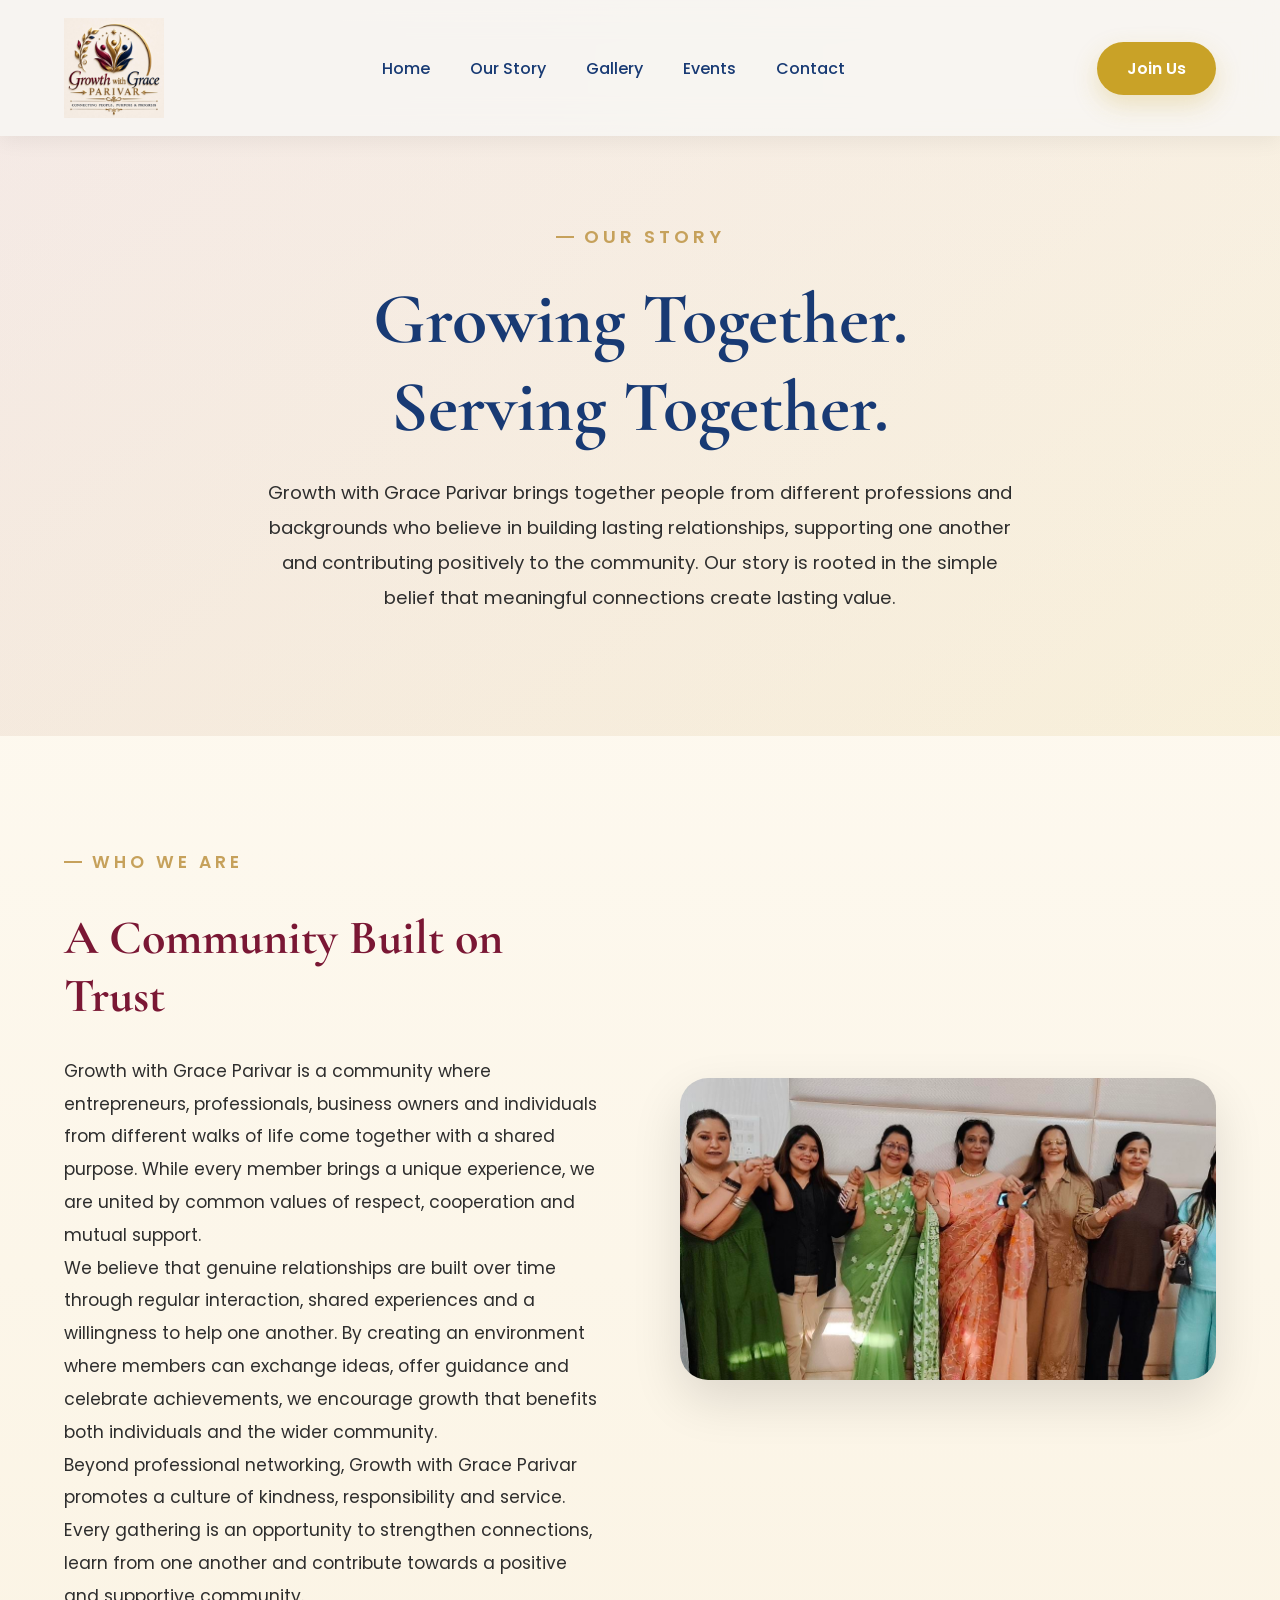
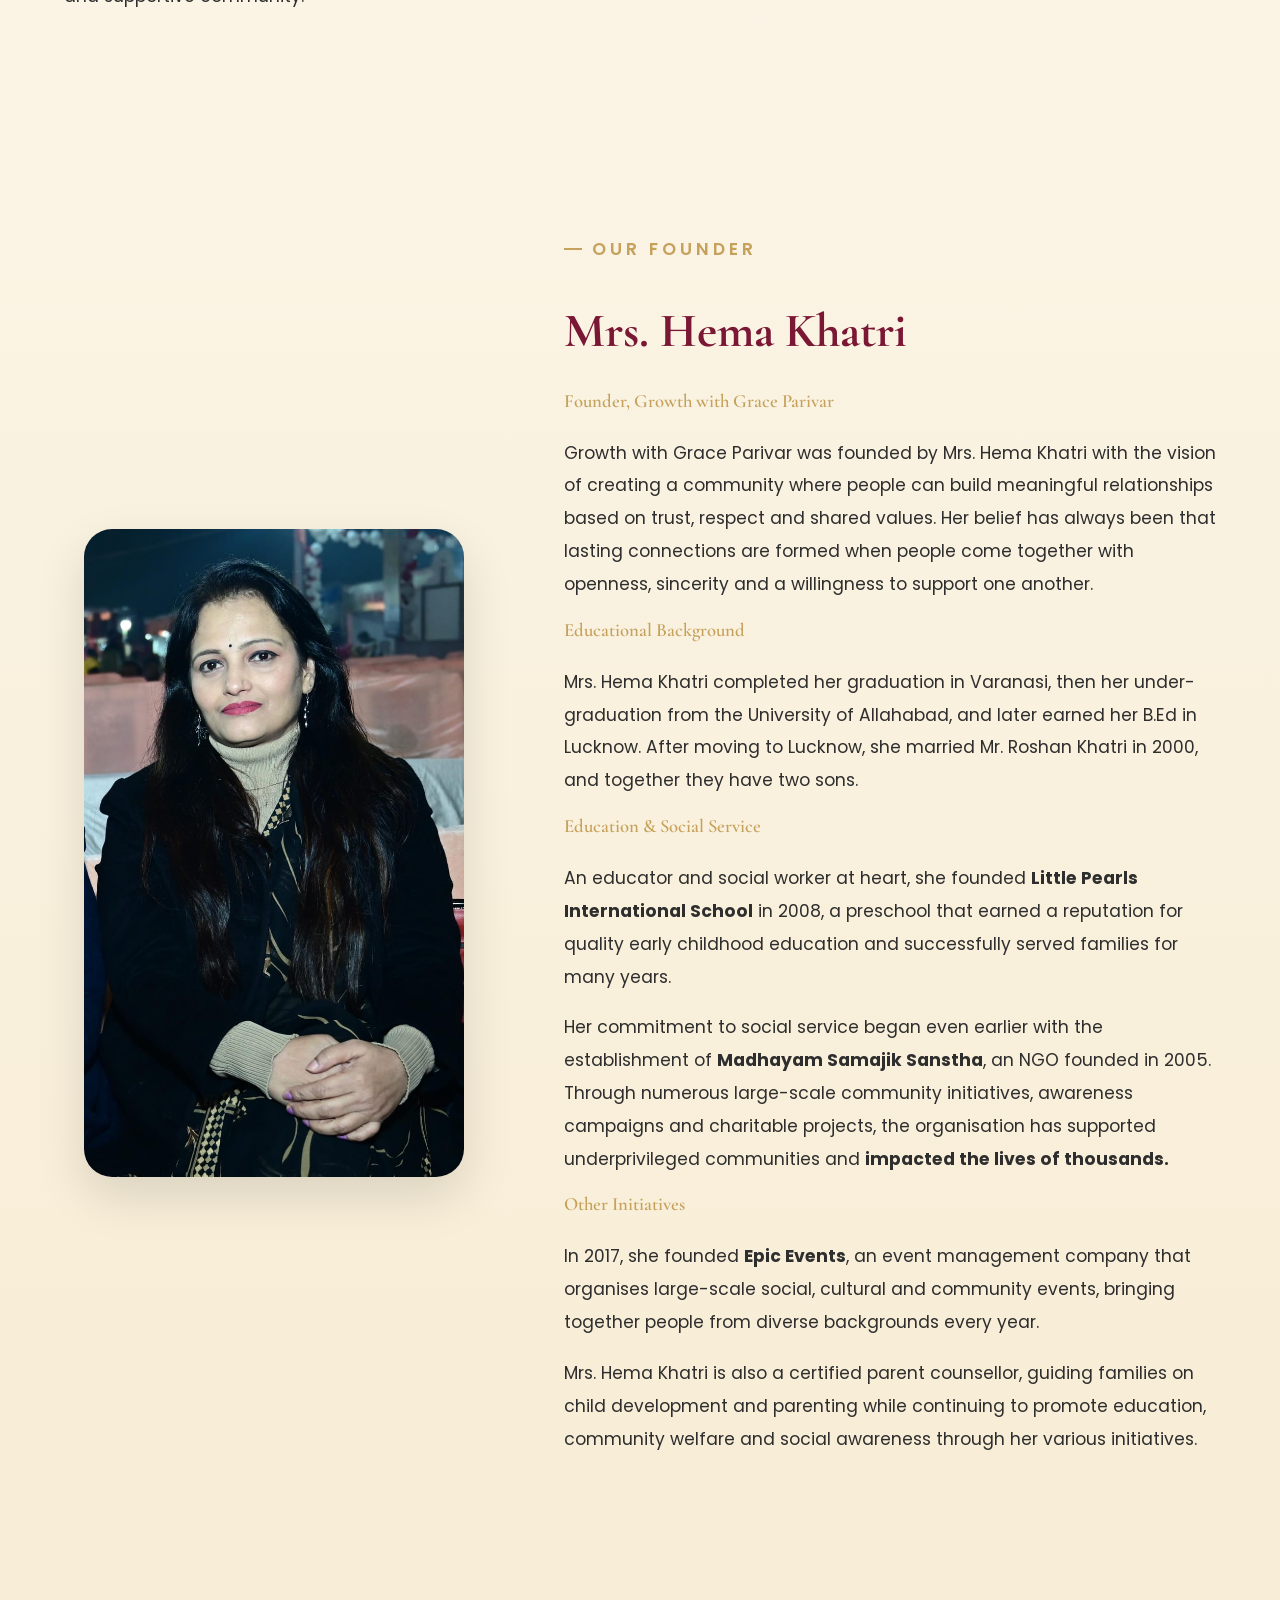
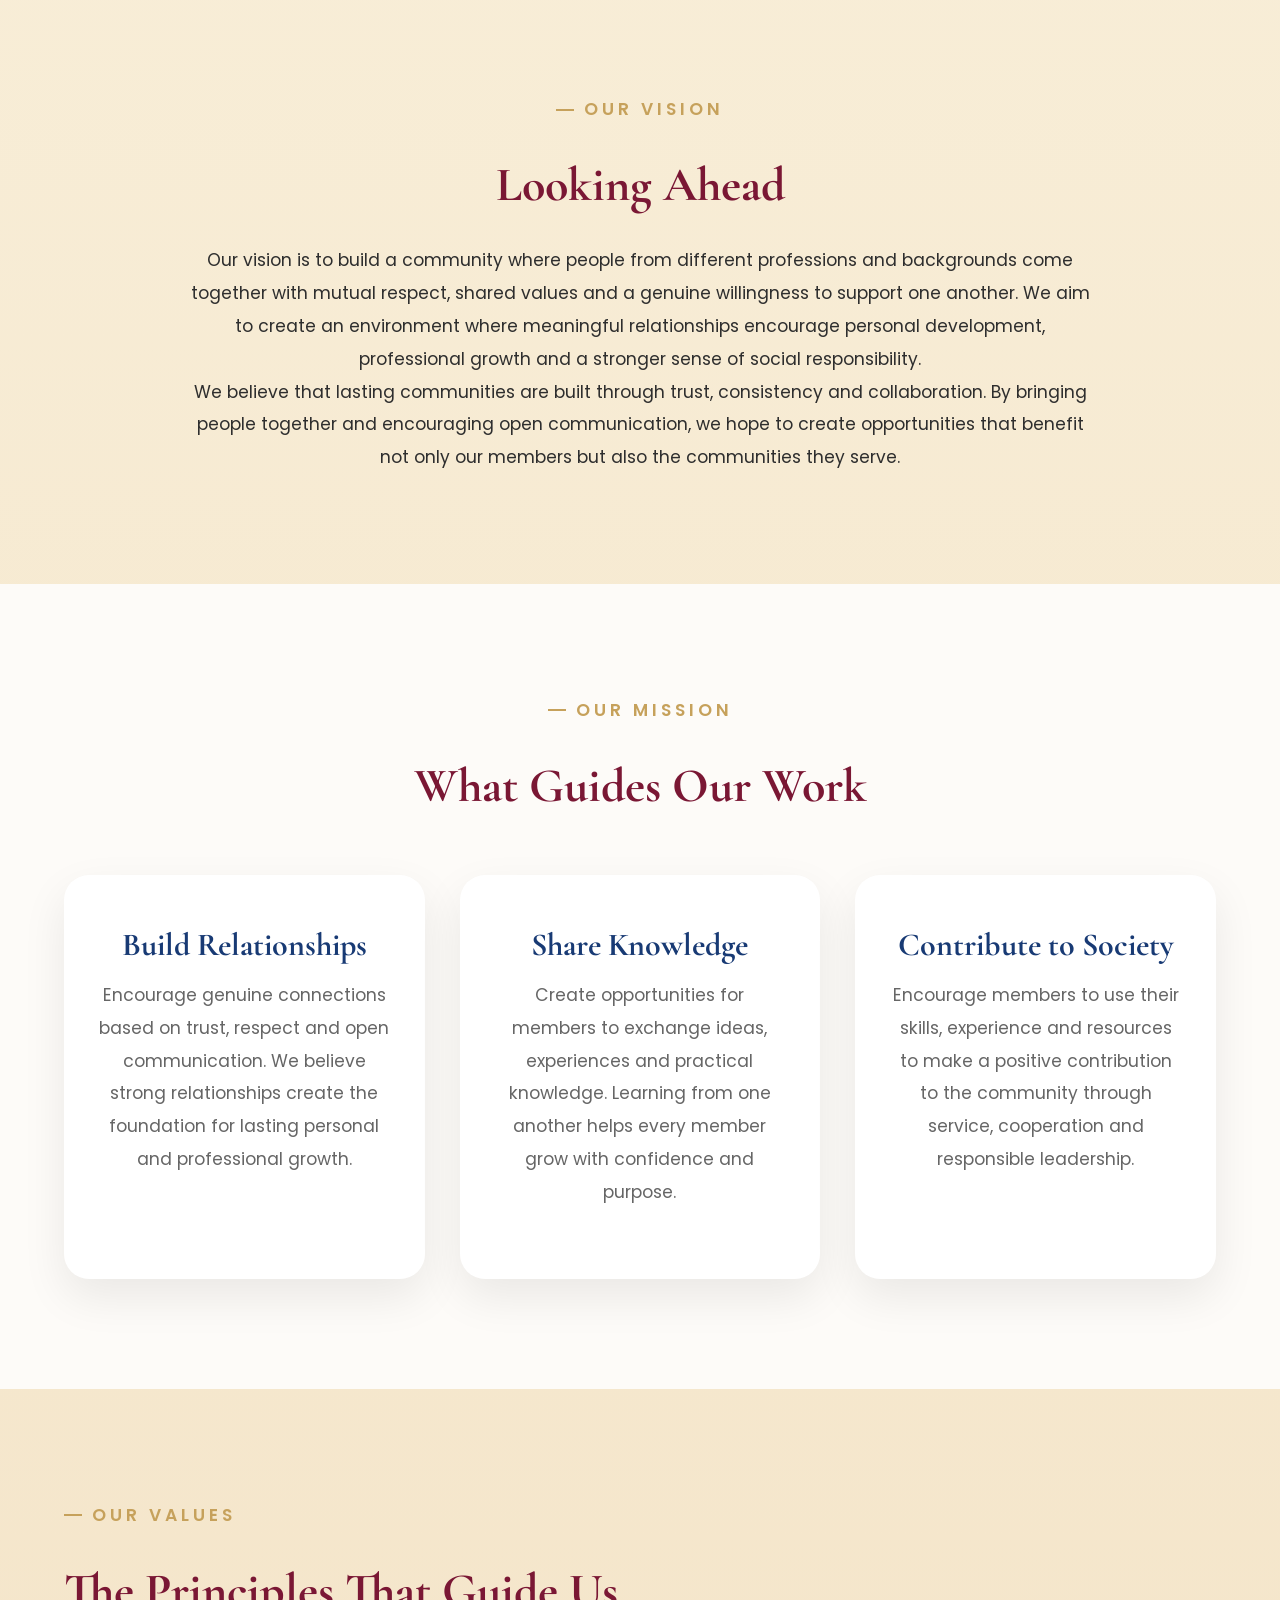
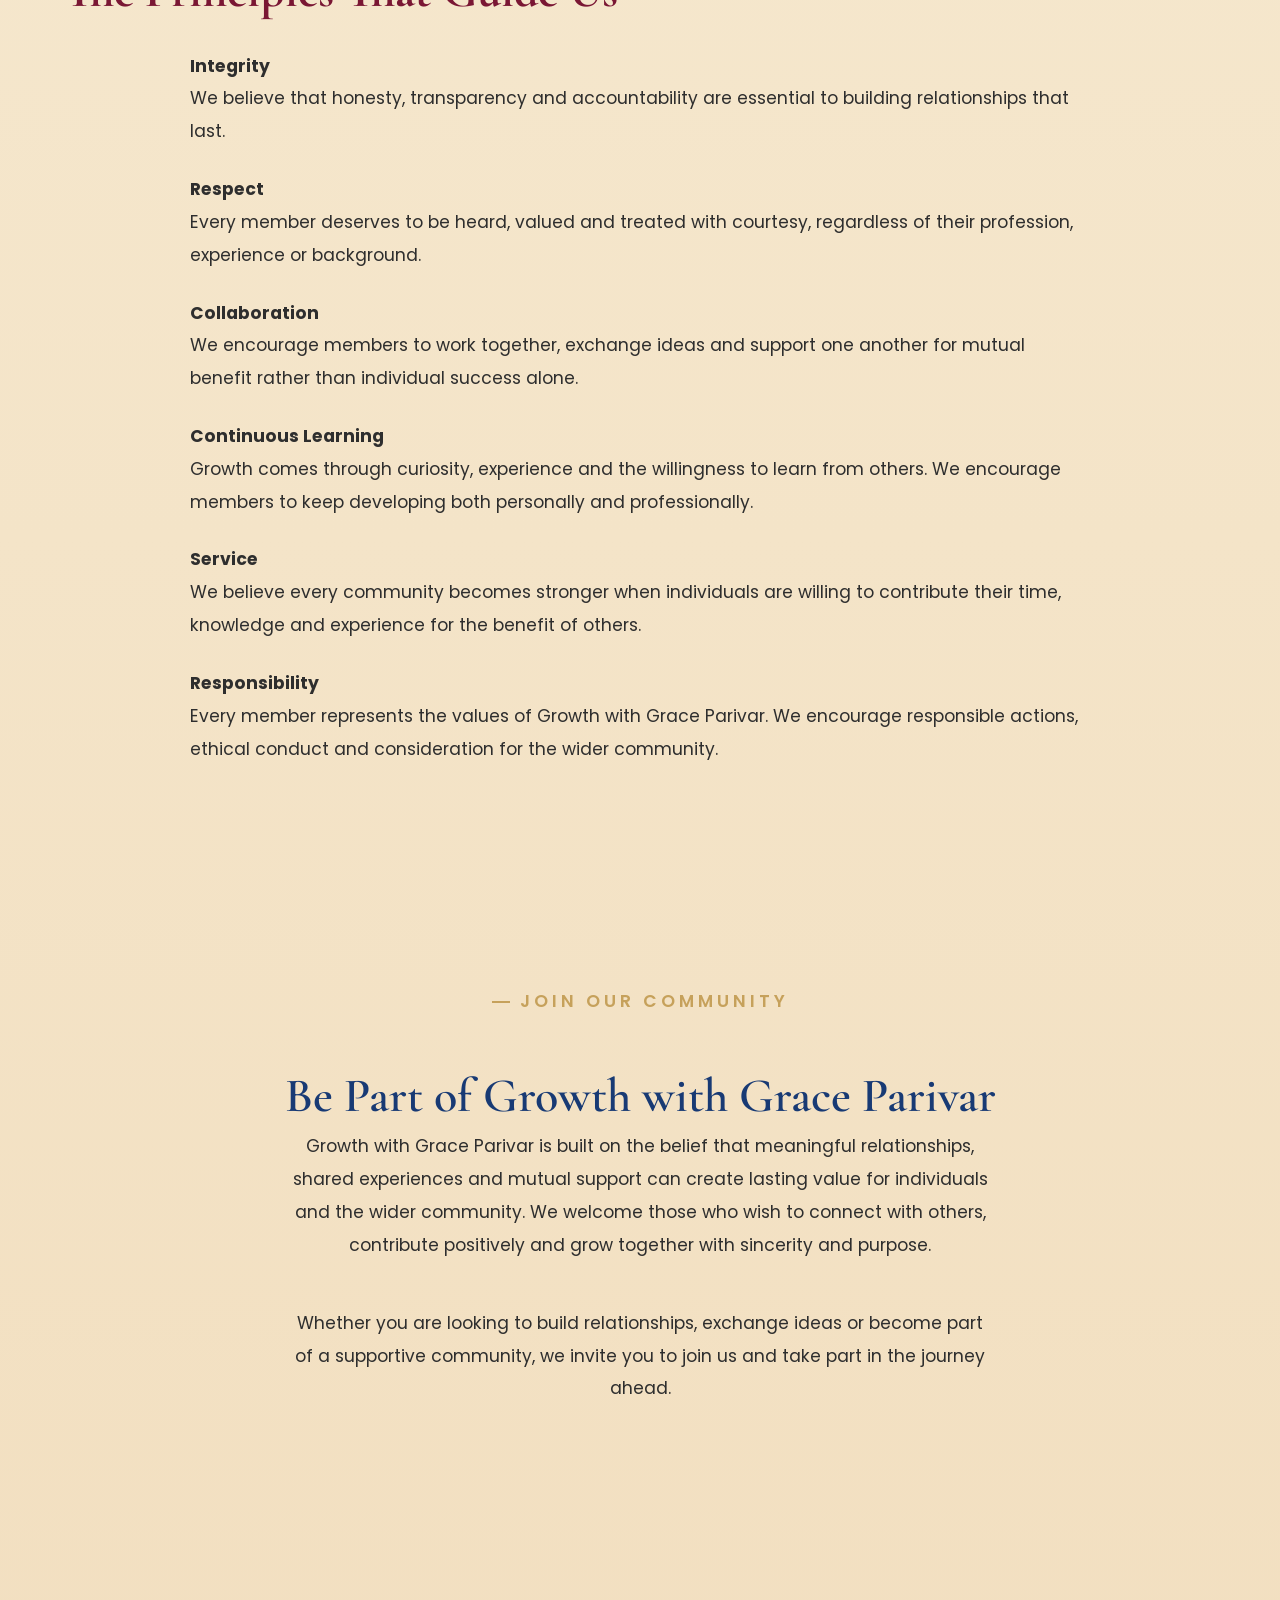
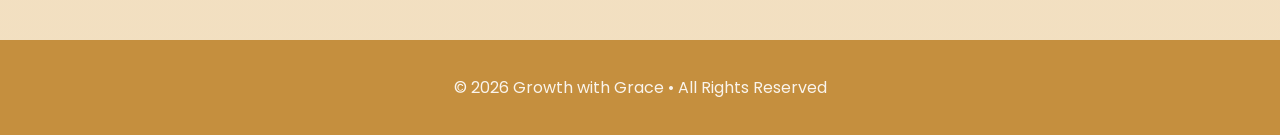
==== about.html @ 4f423385 "Add files via upload" ====
<!DOCTYPE html>
<html lang="en">

<head>

    <meta charset="UTF-8">
    <meta name="viewport" content="width=device-width, initial-scale=1.0">

    <title>Our Story | Growth with Grace</title>

    <meta name="description"
        content="Learn about the vision, values and purpose of Growth with Grace Parivar.">

    <link rel="stylesheet" href="style.css">

    <link rel="preconnect" href="https://fonts.googleapis.com">
    <link rel="preconnect" href="https://fonts.gstatic.com" crossorigin>

    <link href="https://fonts.googleapis.com/css2?family=Poppins:wght@300;400;500;600;700&family=Cormorant+Garamond:wght@500;700&display=swap"
        rel="stylesheet">

</head>

<body>

<!-- ================= NAVIGATION ================= -->

<header>

    <div class="container navbar">

        <a href="index.html" class="logo">
            <img src="images/logo.png" alt="Growth with Grace Logo">
        </a>

        <nav>

            <ul>

                <li><a href="index.html">Home</a></li>

                <li><a href="about.html">Our Story</a></li>

                <li><a href="gallery.html">Gallery</a></li>

                <li><a href="events.html">Events</a></li>

                <li><a href="contact.html">Contact</a></li>

            </ul>

        </nav>

        <a href="register.html" class="join-btn">
            Join Us
        </a>

    </div>

</header>

<!-- ================= PAGE HEADER ================= -->

<section class="page-header">

    <div class="container">

        <p class="section-tag">

            OUR STORY

        </p>

        <h1>

            Growing Together.
            <br>
            Serving Together.

        </h1>

        <p>

            Growth with Grace Parivar brings together people from different
            professions and backgrounds who believe in building lasting
            relationships, supporting one another and contributing positively
            to the community. Our story is rooted in the simple belief that
            meaningful connections create lasting value.

        </p>

    </div>

</section>

<!-- ================= WHO WE ARE ================= -->

<section class="section">

    <div class="container welcome-grid">

        <div>

            <p class="section-tag">

                WHO WE ARE

            </p>

            <h2>

                A Community Built on Trust

            </h2>

            <p>

                Growth with Grace Parivar is a community where entrepreneurs,
                professionals, business owners and individuals from different
                walks of life come together with a shared purpose. While every
                member brings a unique experience, we are united by common
                values of respect, cooperation and mutual support.

            </p>

            <p>

                We believe that genuine relationships are built over time
                through regular interaction, shared experiences and a willingness
                to help one another. By creating an environment where members
                can exchange ideas, offer guidance and celebrate achievements,
                we encourage growth that benefits both individuals and the
                wider community.

            </p>

            <p>

                Beyond professional networking, Growth with Grace Parivar
                promotes a culture of kindness, responsibility and service.
                Every gathering is an opportunity to strengthen connections,
                learn from one another and contribute towards a positive and
                supportive community.

            </p>

        </div>

        <div>

            <img src="images/event1.jpg"
                alt="Growth with Grace Community">

        </div>

    </div>

</section>

<!-- ================= FOUNDER ================= -->

<section class="founder section">

    <div class="container founder-grid">

        <div class="founder-image">

            <img src="images/founder.jpg"
                alt="Mrs. Hema Khatri">

        </div>

<div class="founder-content">

    <p class="section-tag">

        OUR FOUNDER

    </p>

    <h2>

        Mrs. Hema Khatri

    </h2>

    <h3>

        Founder, Growth with Grace Parivar

    </h3>

    <p>

        Growth with Grace Parivar was founded by Mrs. Hema Khatri with the
        vision of creating a community where people can build meaningful
        relationships based on trust, respect and shared values. Her belief
        has always been that lasting connections are formed when people come
        together with openness, sincerity and a willingness to support one
        another.

    </p>

    <h3>

        Educational Background

    </h3>

    <p>

        Mrs. Hema Khatri completed her graduation in Varanasi, then her under-graduation from the University of Allahabad, and later earned
        her B.Ed in Lucknow. After moving to
        Lucknow, she married Mr. Roshan Khatri in 2000, and together they have
        two sons.

    </p>

    <h3>

        Education & Social Service

    </h3>

    <p>

        An educator and social worker at heart, she founded
        <strong>Little Pearls International School</strong> in 2008, a
        preschool that earned a reputation for quality early childhood
        education and successfully served families for many years.

    </p>

    <p>

        Her commitment to social service began even earlier with the
        establishment of <strong>Madhayam Samajik Sanstha</strong>, an NGO
        founded in 2005. Through numerous large-scale community initiatives,
        awareness campaigns and charitable projects, the organisation has
        supported underprivileged communities and <strong>impacted the lives of
        thousands.</strong>

    </p>

    <h3>

        Other Initiatives

    </h3>

    <p>

        In 2017, she founded <strong>Epic Events</strong>, an event management
        company that organises large-scale social, cultural and community
        events, bringing together people from diverse backgrounds every year.

    </p>

    <p>

        Mrs. Hema Khatri is also a certified parent counsellor, guiding
        families on child development and parenting while continuing to promote
        education, community welfare and social awareness through her various
        initiatives.

    </p>

</div>
    
</div>     

</section>
<!-- ================= OUR VISION ================= -->

<section class="section">

    <div class="container">

        <div style="max-width:900px;margin:auto;text-align:center;">

            <p class="section-tag">

                OUR VISION

            </p>

            <h2>

                Looking Ahead

            </h2>

            <p>

                Our vision is to build a community where people from different
                professions and backgrounds come together with mutual respect,
                shared values and a genuine willingness to support one another.
                We aim to create an environment where meaningful relationships
                encourage personal development, professional growth and a
                stronger sense of social responsibility.

            </p>

            <p>

                We believe that lasting communities are built through trust,
                consistency and collaboration. By bringing people together and
                encouraging open communication, we hope to create opportunities
                that benefit not only our members but also the communities they
                serve.

            </p>

        </div>

    </div>

</section>

<!-- ================= OUR MISSION ================= -->

<section class="values section">

    <div class="container">

        <p class="section-tag">

            OUR MISSION

        </p>

        <h2>

            What Guides Our Work

        </h2>

        <div class="value-grid">

            <div class="value-card">

                <h3>

                    Build Relationships

                </h3>

                <p>

                    Encourage genuine connections based on trust, respect and
                    open communication. We believe strong relationships create
                    the foundation for lasting personal and professional growth.

                </p>

            </div>

            <div class="value-card">

                <h3>

                    Share Knowledge

                </h3>

                <p>

                    Create opportunities for members to exchange ideas,
                    experiences and practical knowledge. Learning from one
                    another helps every member grow with confidence and purpose.

                </p>

            </div>

            <div class="value-card">

                <h3>

                    Contribute to Society

                </h3>

                <p>

                    Encourage members to use their skills, experience and
                    resources to make a positive contribution to the community
                    through service, cooperation and responsible leadership.

                </p>

            </div>

        </div>

    </div>

</section>

<!-- ================= CORE VALUES ================= -->

<section class="section">

    <div class="container">

        <p class="section-tag">

            OUR VALUES

        </p>

        <h2>

            The Principles That Guide Us

        </h2>

        <div style="max-width:900px;margin:auto;">

            <p>

                <strong>Integrity</strong><br>

                We believe that honesty, transparency and accountability are
                essential to building relationships that last.

            </p>

            <br>

            <p>

                <strong>Respect</strong><br>

                Every member deserves to be heard, valued and treated with
                courtesy, regardless of their profession, experience or
                background.

            </p>

            <br>

            <p>

                <strong>Collaboration</strong><br>

                We encourage members to work together, exchange ideas and
                support one another for mutual benefit rather than individual
                success alone.

            </p>

            <br>

            <p>

                <strong>Continuous Learning</strong><br>

                Growth comes through curiosity, experience and the willingness
                to learn from others. We encourage members to keep developing
                both personally and professionally.

            </p>

            <br>

            <p>

                <strong>Service</strong><br>

                We believe every community becomes stronger when individuals are
                willing to contribute their time, knowledge and experience for
                the benefit of others.

            </p>

            <br>

            <p>

                <strong>Responsibility</strong><br>

                Every member represents the values of Growth with Grace
                Parivar. We encourage responsible actions, ethical conduct and
                consideration for the wider community.

            </p>

        </div>

    </div>

</section>
<!-- ================= CLOSING SECTION ================= -->

<section class="join section">

    <div class="container">

        <p class="section-tag">

            JOIN OUR COMMUNITY

        </p>

        <h2>

            Be Part of Growth with Grace Parivar

        </h2>

        <p>

            Growth with Grace Parivar is built on the belief that meaningful
            relationships, shared experiences and mutual support can create
            lasting value for individuals and the wider community. We welcome
            those who wish to connect with others, contribute positively and
            grow together with sincerity and purpose.

        </p>

        <p>

            Whether you are looking to build relationships, exchange ideas or
            become part of a supportive community, we invite you to join us and
            take part in the journey ahead.

        </p>

    </div>

</section>

<!-- ================= FOOTER ================= -->

<footer>

    <div class="container">

        <p>

            © 2026 Growth with Grace • All Rights Reserved

        </p>

    </div>

</footer>

<script src="script.js"></script>

</body>

</html>
---- style.css ----
/* ======================================================
   GROWTH WITH GRACE PARIVAR
   STYLE.CSS
   PART 1
====================================================== */

:root {

    --primary: #7A1734;
    --secondary: #183A74;
    --accent: #C6A15B;

    --background: #F8F6F2;
    --white: #ffffff;
    --text: #2E2E2E;

    --shadow: 0 10px 30px rgba(0, 0, 0, .08);

    --radius: 18px;

}

* {
    margin: 0;
    padding: 0;
    box-sizing: border-box;
}

html {
    scroll-behavior: smooth;
}

body {

    font-family: 'Poppins', sans-serif;

    background: linear-gradient(180deg,
            #FFFCF6 0%,
            #F8EED8 45%,
            #F2DFC0 100%);

    color: var(--text);

    overflow-x: hidden;

}

img {

    max-width: 100%;

    display: block;

}

a {

    text-decoration: none;

    color: inherit;

}

ul {

    list-style: none;

}

.container {

    width: min(1200px, 90%);

    margin: auto;

}

.section {

    padding: 110px 0;

}

h1,
h2,
h3 {

    font-family: 'Cormorant Garamond', serif;

}

.section-tag {

    color: var(--accent);

    font-size: .85rem;

    letter-spacing: 4px;

    font-weight: 600;

    margin-bottom: 12px;

    text-transform: uppercase;

}

section h2 {

    font-size: 3rem;

    margin-bottom: 20px;

    color: var(--primary);

}

section p {

    line-height: 1.8;

    font-size: 1.05rem;

}



/* ===================================
            NAVBAR
=================================== */

header {

    position: fixed;

    top: 0;

    left: 0;

    width: 100%;

    z-index: 999;

    backdrop-filter: blur(16px);

    background: rgba(248, 246, 242, .90);

    box-shadow: 0 5px 20px rgba(0, 0, 0, .06);

}

.navbar {

    display: flex;

    align-items: center;

    justify-content: space-between;

    padding: 18px 0;

}

.logo img {

    height: 100px;

}

nav ul {

    display: flex;

    align-items: center;

    gap: 40px;

    list-style: none;

}

nav a {

    color: var(--secondary);

    font-weight: 500;

    transition: .3s;

    position: relative;

}

nav a::after {

    content: "";

    position: absolute;

    width: 0;

    height: 2px;

    left: 0;

    bottom: -6px;

    background: var(--accent);

    transition: .3s;

}

nav a:hover {

    color: var(--primary);

}

nav a:hover::after {

    width: 100%;

}



/* ===================================
              HERO
=================================== */

.hero {

    min-height: 100vh;

    display: flex;

    align-items: center;

    justify-content: center;

    text-align: center;

    padding: 140px 20px 80px;

    background:

        linear-gradient(rgba(20, 20, 20, .35), rgba(20, 20, 20, .35)),

        url("images/event2.jpg");

    background-size: cover;

    background-position: center;

}

.hero-content {

    max-width: 850px;

}

.hero-small {

    color: #C9A227;

    letter-spacing: 4px;

    text-transform: uppercase;

    font-size: 1rem;

    margin-bottom: 18px;

    font-weight: 600;

}

.hero h1 {

    font-size: 6.5rem;

    line-height: 1.05;

    color: white;

    margin-bottom: 18px;

}

.hero h1 span {

    color: var(--secondary);

}

.hero-text {

    font-size: 1rem;

    max-width: 850px;

    margin: auto;

    margin-bottom: 45px;

    color: #f5f5f5;

}

.hero-buttons {

    display: flex;

    justify-content: center;

    gap: 20px;

    flex-wrap: wrap;

}

.primary-btn {

    background: var(--primary);

    color: white;

    padding: 16px 34px;

    border-radius: 999px;

    transition: .3s;

    box-shadow: var(--shadow);

}

.primary-btn:hover {

    transform: translateY(-4px);

    background: #611129;

}

.secondary-btn {

    border: 2px solid var(--accent);

    color: white;

    padding: 16px 34px;

    border-radius: 999px;

    transition: .3s;

}

.secondary-btn:hover {

    background: var(--accent);

    color: #232323;

}



/* ===================================
       SECTION TRANSITIONS
=================================== */

.about {

    background: white;

}

.values {

    background: #FDFBF8;

}

.gallery {

    background: white;

}

.contact {

    background: #FDFBF8;

}

/* ======================================================
   ABOUT SECTION
====================================================== */

.about-grid {

    display: grid;

    grid-template-columns: 1fr 1fr;

    gap: 70px;

    align-items: center;

}

.about-image img {

    width: 100%;

    border-radius: 24px;

    box-shadow: var(--shadow);

    transition: .4s;

}

.about-image img:hover {

    transform: scale(1.02);

}

.about-content h2 {

    margin-bottom: 25px;

}

.about-content p {

    margin-bottom: 18px;

}



/* ======================================================
   VALUES
====================================================== */

.value-grid {

    margin-top: 60px;

    display: grid;

    grid-template-columns: repeat(3, 1fr);

    gap: 35px;

}

.value-card {

    background: white;

    border-radius: 22px;

    padding: 45px 30px;

    text-align: center;

    box-shadow: var(--shadow);

    transition: .35s;

}

.value-card:hover {

    transform: translateY(-12px);

}

.value-card .icon {

    font-size: 3rem;

    margin-bottom: 20px;

}

.value-card h3 {

    font-size: 2rem;

    color: var(--primary);

    margin-bottom: 15px;

}

.value-card p {

    color: #666;

}



/* ======================================================
   GALLERY
====================================================== */

.gallery-grid {

    display: grid;

    grid-template-columns: repeat(2, 1fr);

    gap: 35px;

    margin-top: 50px;

}

.gallery-grid img {

    width: 100%;

    height: 420px;

    object-fit: cover;

    border-radius: 22px;

    box-shadow: var(--shadow);

    transition: .35s;

    cursor: pointer;

}

.gallery-grid img:hover {

    transform: scale(1.03);

}



/* ======================================================
   CONTACT
====================================================== */

.contact {

    text-align: center;

}

.contact h2 {

    margin-bottom: 15px;

}

.contact>.container>p {

    margin-bottom: 45px;

}

.contact-info {

    display: grid;

    gap: 20px;

    max-width: 650px;

    margin: auto;

}

.contact-info a {

    background: white;

    padding: 20px;

    border-radius: 18px;

    box-shadow: var(--shadow);

    transition: .3s;

    color: var(--secondary);

    font-weight: 500;

}

.contact-info a:hover {

    background: var(--primary);

    color: white;

    transform: translateY(-5px);

}



/* ======================================================
   FOOTER
====================================================== */

footer {

    background: #c58f3e;

    color: white;

    text-align: center;

    padding: 35px 20px;

    margin-top: 80px;

}

footer p {

    opacity: .9;

}



/* ======================================================
   RESPONSIVE
====================================================== */

@media(max-width:1000px) {

    .about-grid {

        grid-template-columns: 1fr;

    }

    .value-grid {

        grid-template-columns: 1fr;

    }

    .gallery-grid {

        grid-template-columns: 1fr;

    }

}

@media(max-width:768px) {

    .navbar {

        flex-direction: column;

        height: auto;

        padding: 20px 0;

    }

    nav ul {

        gap: 20px;

        margin-top: 15px;

        flex-wrap: wrap;

        justify-content: center;

    }

    .hero h1 {

        font-size: 3.2rem;

    }

    .hero-text {

        font-size: 1.05rem;

    }

    section h2 {

        font-size: 2.3rem;

    }

}

/* ======================================================
   PART 3 - PREMIUM POLISH & ANIMATIONS
====================================================== */

/* Smooth fade-in animation */

@keyframes fadeUp {

    from {

        opacity: 0;
        transform: translateY(40px);

    }

    to {

        opacity: 1;
        transform: translateY(0);

    }

}

.hero-content,
.about-content,
.about-image,
.value-card,
.gallery-grid img,
.contact-info a {

    animation: fadeUp .8s ease both;

}

.about-content {

    animation-delay: .15s;

}

.value-card:nth-child(2) {

    animation-delay: .15s;

}

.value-card:nth-child(3) {

    animation-delay: .3s;

}

.gallery-grid img:nth-child(2) {

    animation-delay: .2s;

}



/* ======================================================
   SCROLL OFFSET
====================================================== */

section {

    scroll-margin-top: 120px;

}



/* ======================================================
   BUTTON IMPROVEMENTS
====================================================== */

.primary-btn,
.secondary-btn {

    font-weight: 600;

    letter-spacing: .5px;

}

.primary-btn:hover {

    box-shadow: 0 18px 35px rgba(122, 23, 52, .28);

}

.secondary-btn:hover {

    box-shadow: 0 18px 35px rgba(198, 161, 91, .25);

}



/* ======================================================
   VALUE CARD BORDER
====================================================== */

.value-card {

    border-top: 5px solid transparent;

}

.value-card:hover {

    border-top: 5px solid var(--accent);

}



/* ======================================================
   IMAGE IMPROVEMENTS
====================================================== */

.gallery-grid img {

    filter: saturate(.95);

}

.gallery-grid img:hover {

    filter: saturate(1.1);

}



/* ======================================================
   SECTION HEADINGS
====================================================== */

.section-tag {

    position: relative;

    display: inline-block;

    padding-left: 28px;

}

.section-tag::before {

    content: "";

    position: absolute;

    left: 0;

    top: 50%;

    transform: translateY(-50%);

    width: 18px;

    height: 2px;

    background: var(--accent);

}



/* ======================================================
   SELECTION COLOR
====================================================== */

::selection {

    background: var(--primary);

    color: white;

}



/* ======================================================
   SCROLLBAR
====================================================== */

::-webkit-scrollbar {

    width: 10px;

}

::-webkit-scrollbar-track {

    background: #eee;

}

::-webkit-scrollbar-thumb {

    background: var(--accent);

    border-radius: 20px;

}

::-webkit-scrollbar-thumb:hover {

    background: var(--primary);

}



/* ======================================================
   FOOTER LINKS (future-proof)
====================================================== */

footer a {

    color: white;

    transition: .3s;

}

footer a:hover {

    color: var(--accent);

}



/* ======================================================
   NICE TRANSITIONS
====================================================== */

img,
a,
button,
.value-card,
.contact-info a {

    transition: all .3s ease;

}



/* ======================================================
   HERO DECORATION
====================================================== */

.hero::after {

    content: "";

    position: absolute;

    bottom: 35px;

    left: 50%;

    transform: translateX(-50%);

    width: 70px;

    height: 4px;

    border-radius: 50px;

    background: var(--accent);

}



/* ======================================================
   ABOUT IMAGE
====================================================== */

.about-image {

    position: relative;

}

.about-image::before {

    content: "";

    position: absolute;

    width: 100%;

    height: 100%;

    border: 3px solid var(--accent);

    border-radius: 24px;

    top: 18px;

    left: 18px;

    z-index: -1;

}



/* ======================================================
   GALLERY SHADOW
====================================================== */

.gallery-grid img:hover {

    box-shadow: 0 20px 45px rgba(0, 0, 0, .18);

}



/* ======================================================
   CONTACT CARDS
====================================================== */

.contact-info a {

    border-left: 5px solid transparent;

}

.contact-info a:hover {

    border-left: 5px solid var(--accent);

}



/* ======================================================
   MOBILE IMPROVEMENTS
====================================================== */

@media(max-width:768px) {

    .hero {

        padding-top: 180px;

    }

    .hero h1 {

        font-size: 2.8rem;

    }

    .hero-buttons {

        flex-direction: column;

        align-items: center;

    }

    .primary-btn,
    .secondary-btn {

        width: 240px;

        text-align: center;

    }

    .logo img {

        height: 60px;

    }

    .gallery-grid img {

        height: 280px;

    }

}

/* ================= JOIN BUTTON ================= */

.join-btn {

    background: #C9A227;

    color: white;

    padding: 14px 30px;

    border-radius: 999px;

    text-decoration: none;

    font-weight: 600;

    transition: .3s;

    box-shadow: 0 10px 25px rgba(201, 162, 39, .25);

    margin-left: 35px;

}

.join-btn:hover {

    background: #B58F1D;

    transform: translateY(-3px);

}

/* ===================================
        WELCOME SECTION
=================================== */

.welcome {
    padding: 120px 0;
}

.welcome-grid {
    display: grid;
    grid-template-columns: 1fr 1fr;
    gap: 80px;
    align-items: center;
}

.welcome-text h2 {
    margin: 20px 0 30px;
}

.welcome-text p {
    font-size: 1.1rem;
    line-height: 1.9;
}

.welcome-image img {
    width: 100%;
    border-radius: 24px;
    display: block;
    box-shadow: 0 20px 50px rgba(0, 0, 0, .15);
}

.welcome .primary-btn {
    display: inline-block;
    margin-top: 35px;
}

/* ===================================
        FOUNDER SECTION
=================================== */

.founder {

    padding: 120px 0;

}

.founder-grid {

    display: grid;

    grid-template-columns: 420px 1fr;

    gap: 80px;

    align-items: center;

}

.founder-image {

    text-align: center;

}

.founder-image img {

    width: 100%;

    max-width: 380px;

    border-radius: 30px;

    display: block;

    margin: auto;

    box-shadow: 0 25px 60px rgba(0, 0, 0, .18);

    transition: .35s;

}

.founder-image img:hover {

    transform: translateY(-8px);

}

.founder-content h2 {

    margin: 18px 0 10px;

}

.founder-content h3 {

    color: var(--accent);

    font-weight: 600;

    margin-bottom: 25px;

}

.founder-content p {

    font-size: 1.08rem;

    line-height: 1.9;

    margin-bottom: 18px;

}

.founder-content .primary-btn {

    display: inline-block;

    margin-top: 22px;

}



/* ===================================
        MISSION
=================================== */

.values {

    padding: 120px 0;

    text-align: center;

}

.value-grid {

    display: grid;

    grid-template-columns: repeat(3, 1fr);

    gap: 35px;

    margin-top: 60px;

}

.value-card {

    background: white;

    padding: 45px 35px;

    border-radius: 25px;

    box-shadow: 0 18px 45px rgba(0, 0, 0, .08);

    transition: .35s;

}

.value-card:hover {

    transform: translateY(-10px);

}

.value-card .icon {

    font-size: 3rem;

    margin-bottom: 20px;

}

.value-card h3 {

    margin-bottom: 15px;

    color: var(--secondary);

}

.value-card p {

    line-height: 1.8;

}



/* ===================================
        EVENTS PREVIEW
=================================== */

.events-preview {

    padding: 120px 0;

    text-align: center;

}



/* ===================================
        JOIN SECTION
=================================== */

.join {

    padding: 130px 0;

    text-align: center;

}

.join h2 {

    margin: 20px 0;

}

.join p {

    max-width: 700px;

    margin: auto;

    line-height: 1.9;

    margin-bottom: 45px;

}



/* ===================================
        MOBILE
=================================== */

@media(max-width:900px) {

    .welcome-grid,

    .founder-grid {

        grid-template-columns: 1fr;

        text-align: center;

    }

    .founder-grid {

        gap: 50px;

    }

    .value-grid {

        grid-template-columns: 1fr;

    }

}

/* ===================================
        PAGE HEADER
=================================== */

.page-header {

    padding: 220px 0 120px;

    text-align: center;

    background: linear-gradient(135deg,
            rgba(123, 22, 55, .08),
            rgba(201, 162, 39, .10));

}

.page-header .section-tag {

    margin-bottom: 20px;

}

.page-header h1 {

    font-size: 4.5rem;

    color: var(--secondary);

    margin-bottom: 25px;

}

.page-header p {

    max-width: 750px;

    margin: auto;

    font-size: 1.15rem;

    line-height: 1.9;

}



/* ===================================
        ABOUT PAGE
=================================== */

.section {

    padding: 110px 0;

}

.section h2 {

    margin: 18px 0 30px;

}

.section p {

    font-size: 1.08rem;

    line-height: 1.9;

}



/* ===================================
        ABOUT IMAGES
=================================== */

.section img {

    width: 100%;

    border-radius: 28px;

    display: block;

    box-shadow: 0 20px 50px rgba(0, 0, 0, .12);

}



/* ===================================
        CORE VALUES LIST
=================================== */

.section ul {

    padding-left: 25px;

}

.section li {

    margin-bottom: 18px;

    line-height: 1.8;

    font-size: 1.08rem;

}



/* ===================================
        QUOTE SECTION
=================================== */

.join h2 {

    max-width: 850px;

    margin: auto;

    font-family: 'Cormorant Garamond', serif;

    font-size: 3rem;

    font-weight: 600;

    color: var(--secondary);

    line-height: 1.4;

}



/* ===================================
        PAGE HEADER MOBILE
=================================== */

@media(max-width:900px) {

    .page-header {

        padding: 180px 20px 90px;

    }

    .page-header h1 {

        font-size: 3rem;

    }

    .join h2 {

        font-size: 2.2rem;

    }

}

/* ===================================
            GALLERY PAGE
=================================== */

.gallery-grid {

    display: grid;

    grid-template-columns: repeat(3, 1fr);

    gap: 25px;

    margin-top: 40px;

}

.gallery-grid img {

    width: 100%;

    height: 280px;

    object-fit: cover;

    border-radius: 22px;

    transition: .35s;

    cursor: pointer;

    box-shadow: 0 15px 35px rgba(0, 0, 0, .12);

}

.gallery-grid img:hover {

    transform: scale(1.04);

    box-shadow: 0 25px 50px rgba(0, 0, 0, .18);

}



@media(max-width:900px) {

    .gallery-grid {

        grid-template-columns: 1fr;

    }

}

/* ===================================
        EVENTS PAGE
=================================== */

.event-card {

    max-width: 800px;

    margin: 50px auto;

    background: white;

    padding: 50px;

    border-radius: 28px;

    box-shadow: 0 20px 50px rgba(0, 0, 0, .10);

}

.event-card h3 {

    color: var(--accent);

    margin-top: 25px;

    margin-bottom: 10px;

}

.event-card p {

    line-height: 1.9;

    margin-bottom: 18px;

}

.event-card .primary-btn {

    display: inline-block;

    margin-top: 20px;

}

/* ===================================
        CONTACT PAGE
=================================== */

.contact-grid {

    display: grid;

    grid-template-columns: repeat(3, 1fr);

    gap: 35px;

    margin-top: 40px;

}

.contact-card {

    background: white;

    padding: 45px 30px;

    border-radius: 24px;

    text-align: center;

    box-shadow: 0 18px 45px rgba(0, 0, 0, .08);

    transition: .35s;

}

.contact-card:hover {

    transform: translateY(-8px);

}

.contact-icon {

    font-size: 3rem;

    margin-bottom: 20px;

}

.contact-card h3 {

    margin-bottom: 15px;

    color: var(--secondary);

}

.contact-card p {

    line-height: 1.8;

}

@media(max-width:900px) {

    .contact-grid {

        grid-template-columns: 1fr;

    }

}

.contact-card .primary-btn {

    display: inline-block;

    margin-top: 25px;

}

/* ===================================
        REGISTER PAGE
=================================== */

.register-box {

    max-width: 800px;

    margin: auto;

    text-align: center;

    background: white;

    padding: 60px 50px;

    border-radius: 28px;

    box-shadow: 0 20px 50px rgba(0, 0, 0, .08);

}

.register-box h2 {

    margin-bottom: 20px;

}

.register-box p {

    line-height: 1.9;

}

.register-box .primary-btn {

    display: inline-block;

    margin: 35px 0;

    padding: 18px 40px;

}

.register-note {

    color: #666;

    font-size: .95rem;

}

.scrolled {
    background: rgba(248, 246, 242, .97);
    box-shadow: 0 10px 30px rgba(0, 0, 0, .08);
}

/* ======================================================
   CONTACT CARD BUTTON FIX
====================================================== */

.contact-card {
    display: flex;
    flex-direction: column;
    align-items: center;
}

.contact-card p {
    margin-bottom: 0;
}

.contact-card .primary-btn {
    display: inline-block;
    position: static;
    margin-top: 25px;
    width: auto;
    text-align: center;
}

.contact-card .primary-btn {
    position: static !important;
    display: inline-block !important;
    margin-top: 25px !important;
    transform: none;
}

/* ======================================================
   FIX: CONTACT CARD BUTTONS OVERLAPPING TEXT
====================================================== */

.contact-card {
    display: flex;
    flex-direction: column;
    align-items: center;
}

.contact-card p {
    margin-bottom: 25px;
}

.contact-card .primary-btn {
    position: static !important;
    display: inline-block;
    margin-top: 0;
    transform: none;
}

/* Keep hover animation */
.contact-card .primary-btn:hover {
    transform: translateY(-4px);
}
/* ======================================================
   FIX: VALUE CARD BUTTONS OVERLAPPING TEXT (Stay Connected section)
====================================================== */

.value-card {
    display: flex;
    flex-direction: column;
    align-items: center;
}

.value-card p {
    margin-bottom: 25px;
    flex-grow: 1;
}

.value-card .primary-btn {
    position: static !important;
    display: inline-block;
    margin-top: 0;
    transform: none;
}

.value-card .primary-btn:hover {
    transform: translateY(-4px);
}
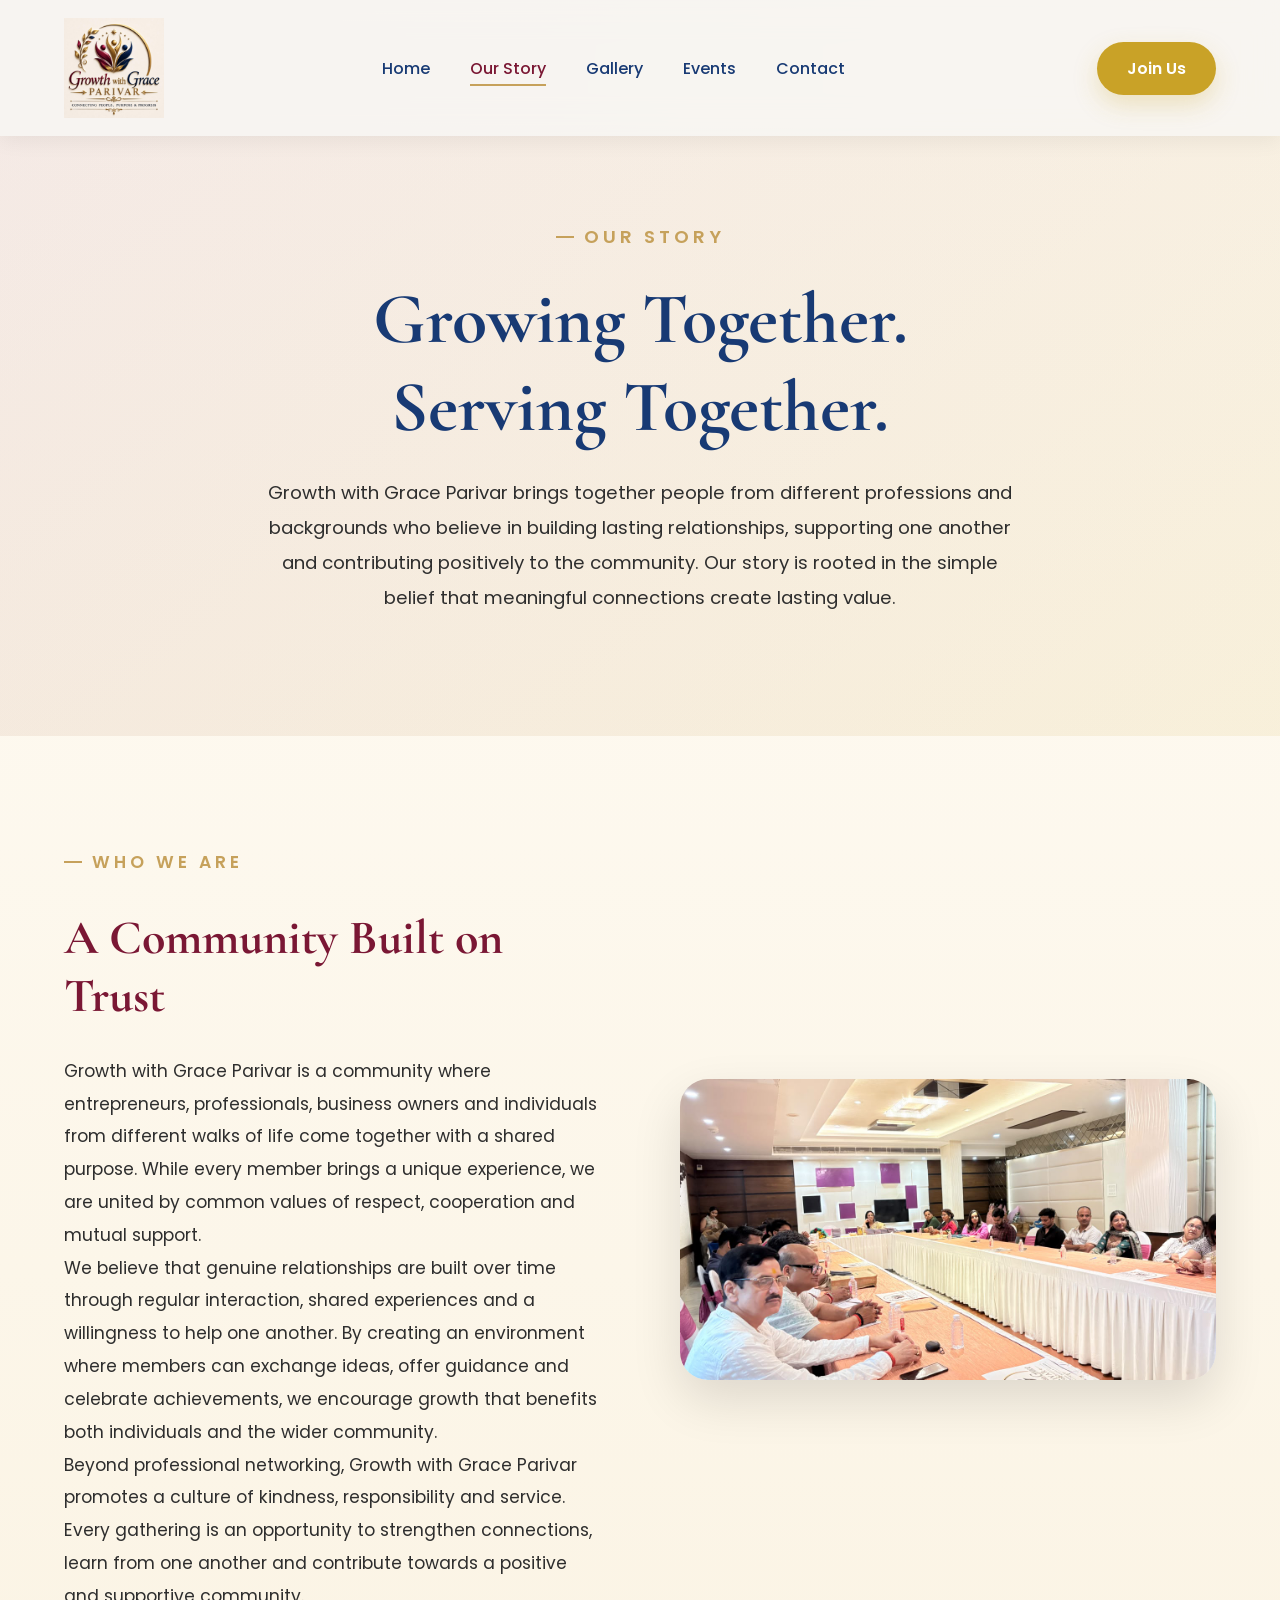
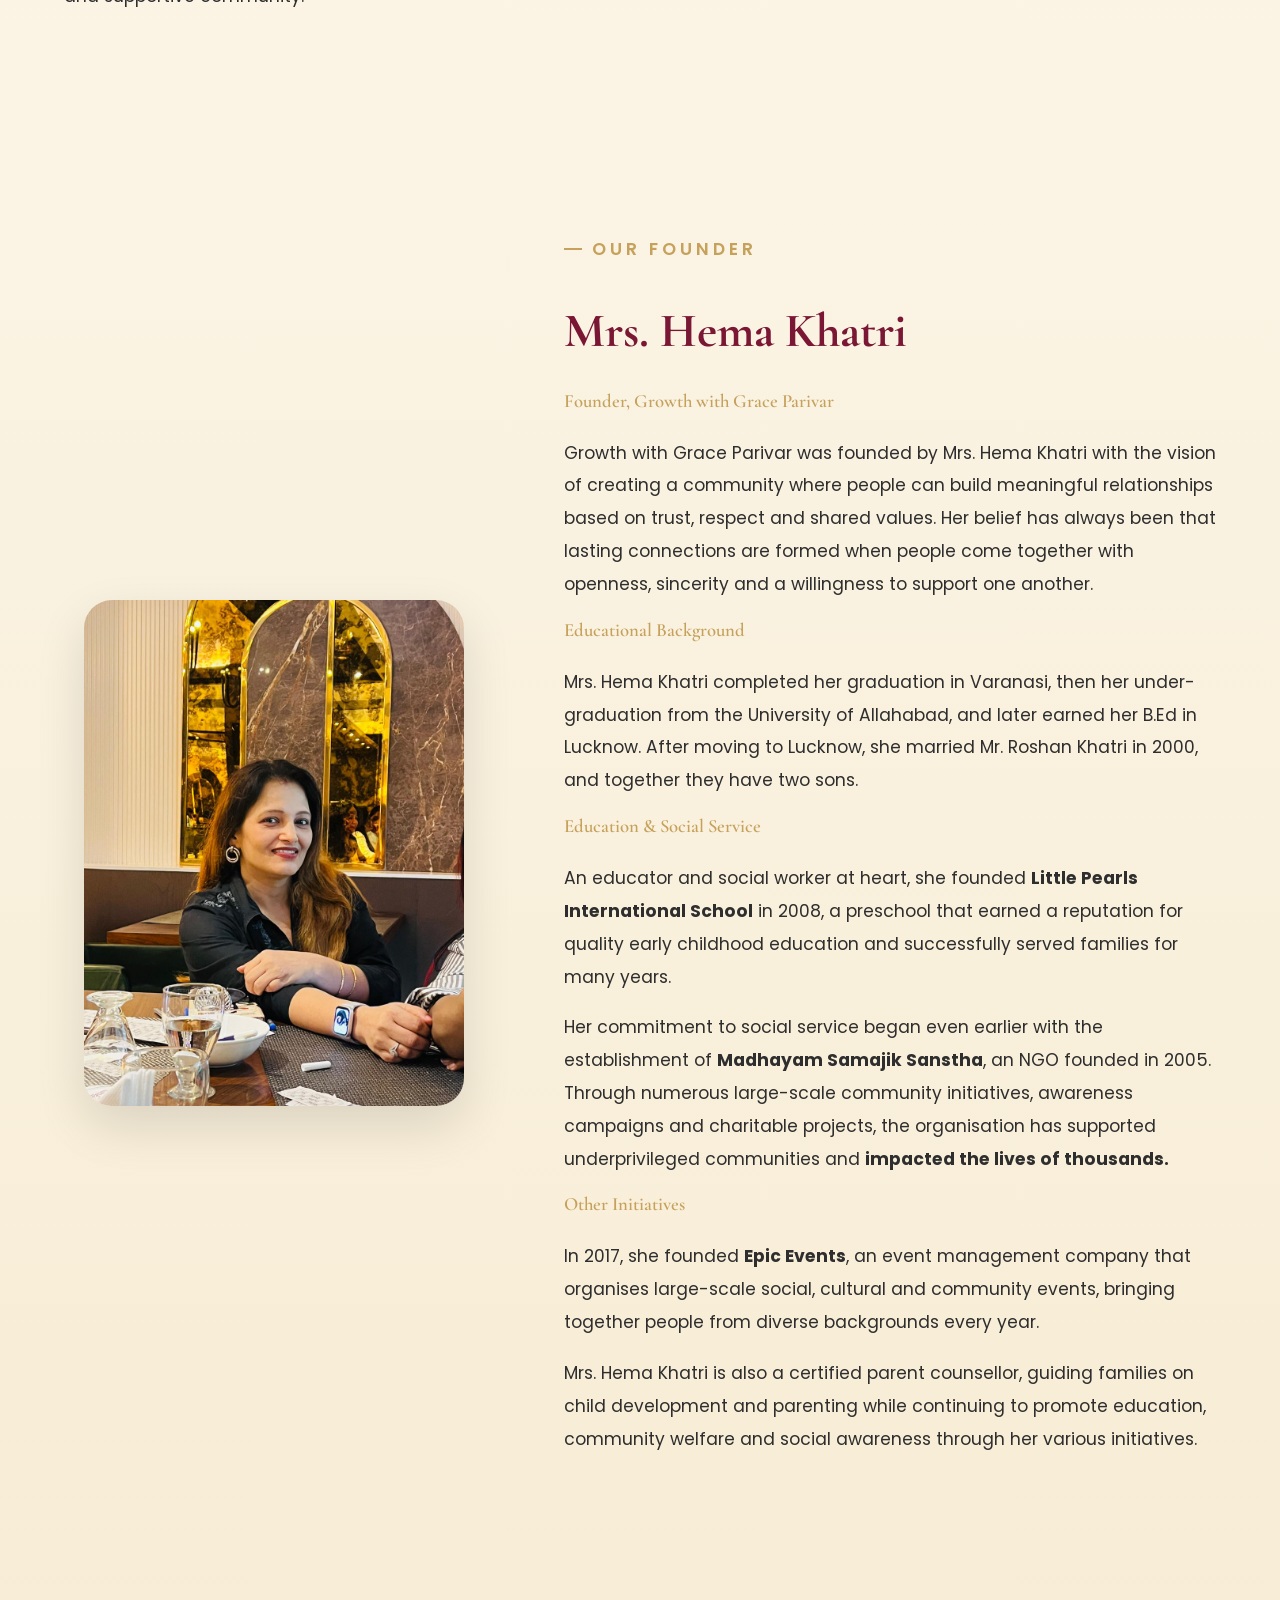
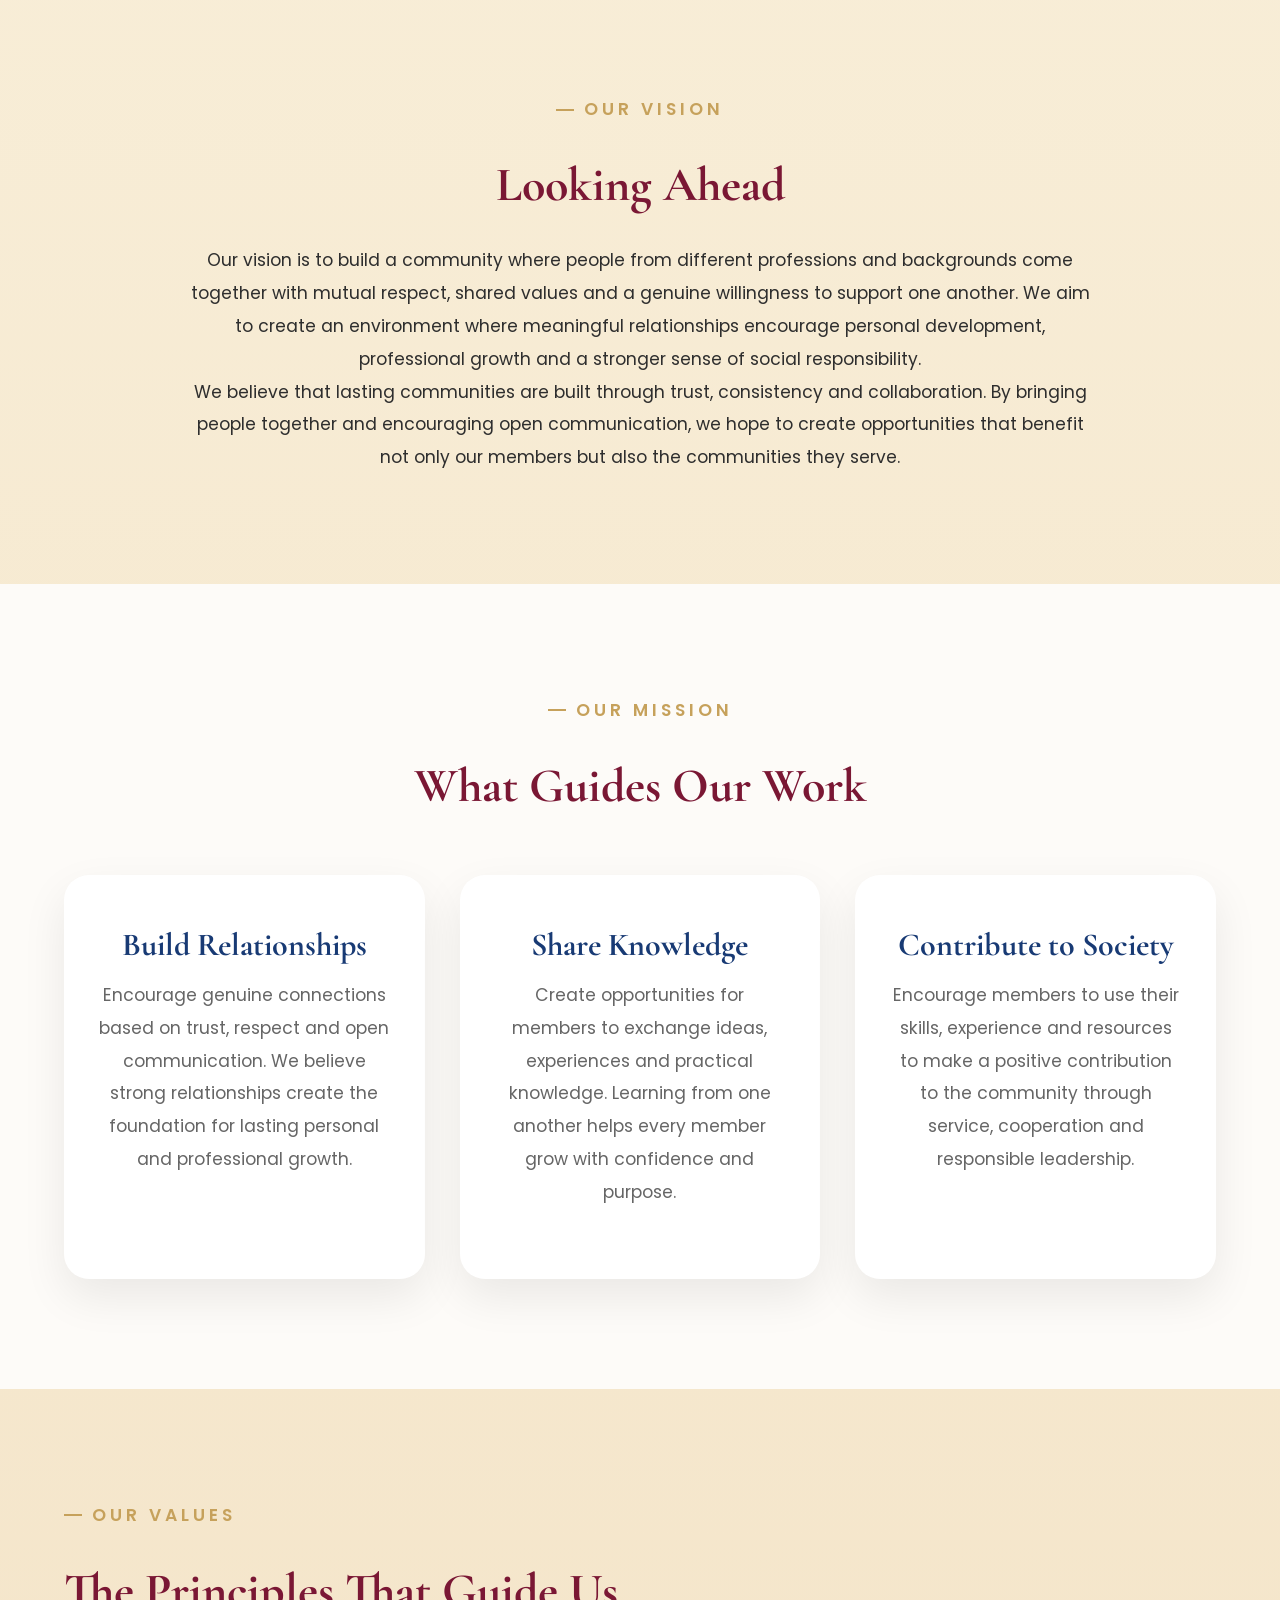
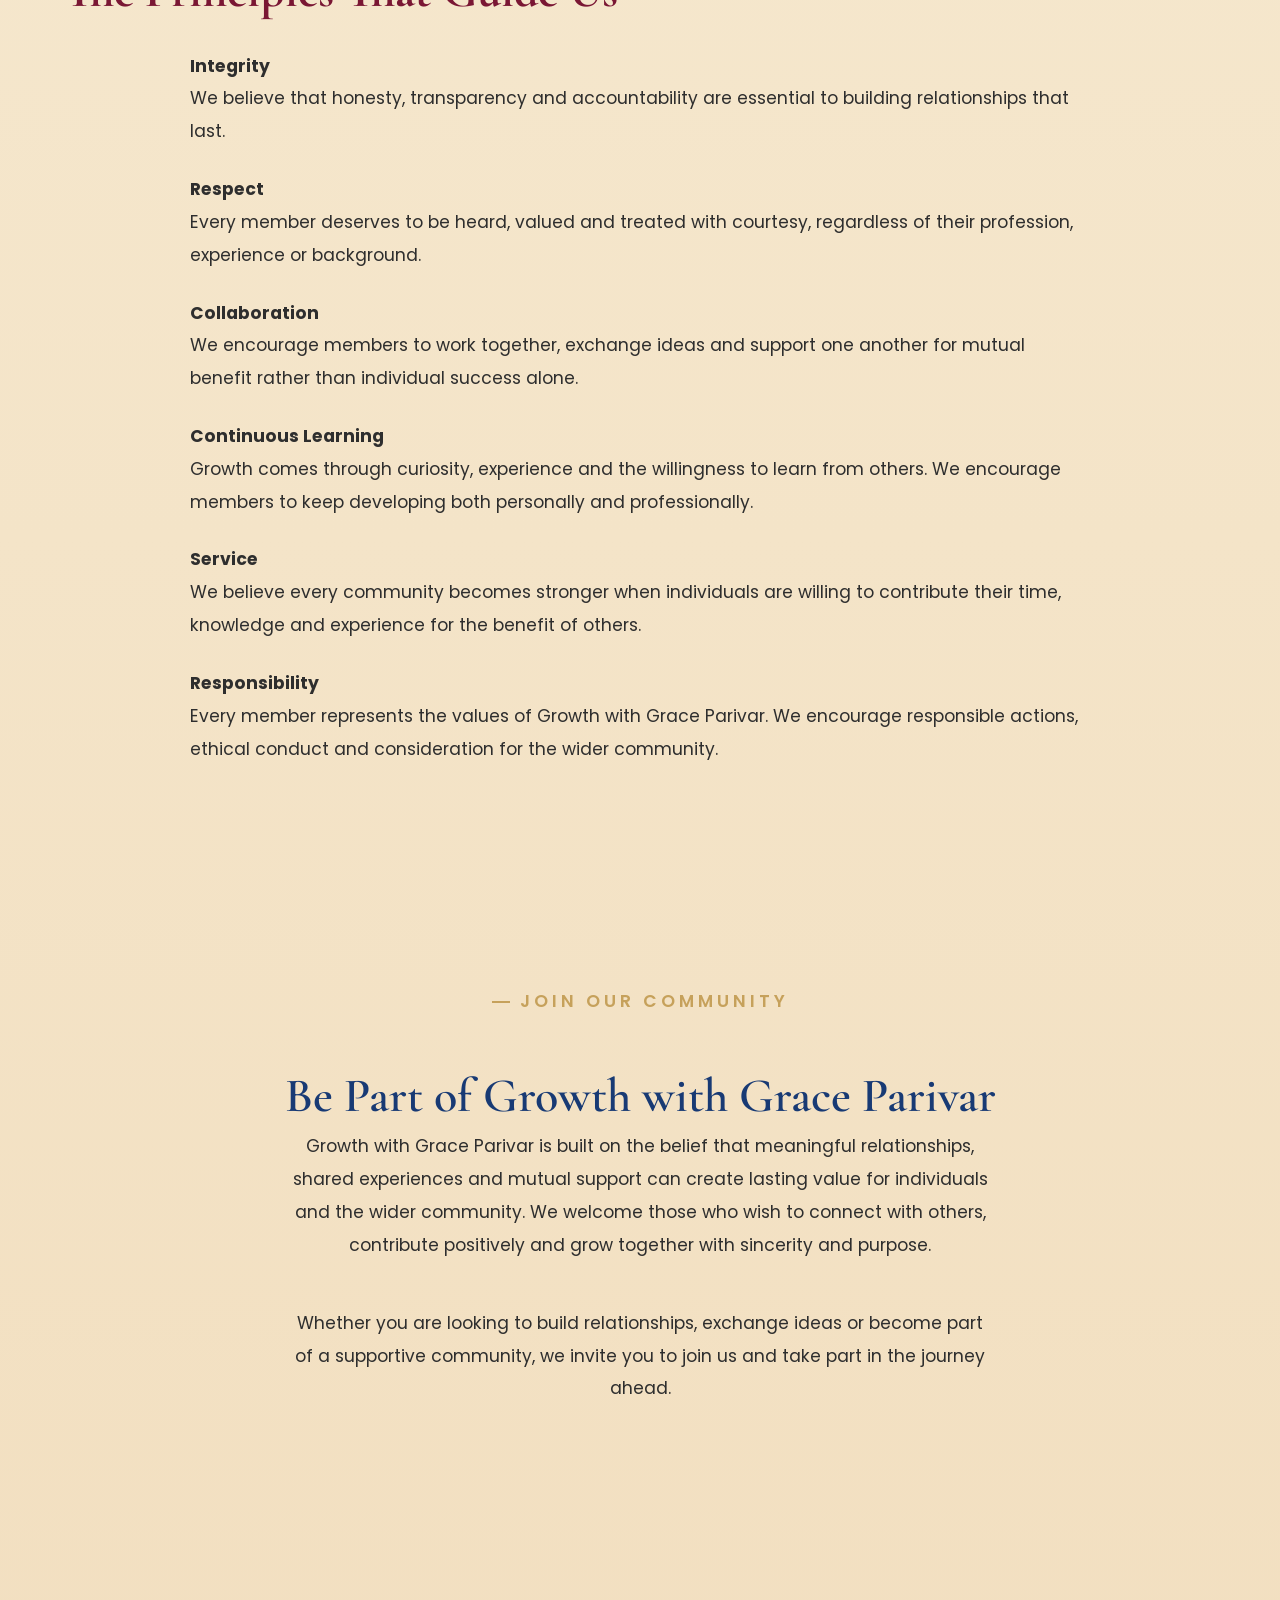
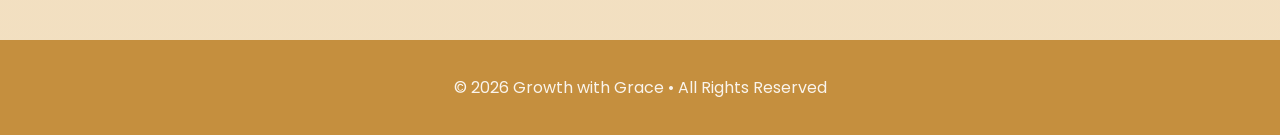
==== commit e207722a: "Add files via upload" ====
--- a/about.html
+++ b/about.html
@@ -148,7 +148,7 @@
 
         <div>
 
-            <img src="images/event1.jpg"
+            <img src="images/sept5.jpg"
                 alt="Growth with Grace Community">
 
         </div>
@@ -165,7 +165,7 @@
 
         <div class="founder-image">
 
-            <img src="images/founder.jpg"
+            <img src="images/founder2.jpg"
                 alt="Mrs. Hema Khatri">
 
         </div>
--- a/style.css
+++ b/style.css
@@ -247,7 +247,7 @@
 
         linear-gradient(rgba(20, 20, 20, .35), rgba(20, 20, 20, .35)),
 
-        url("images/event2.jpg");
+        url("images/sept1.jpg");
 
     background-size: cover;
 
@@ -1881,4 +1881,272 @@
 
 .value-card .primary-btn:hover {
     transform: translateY(-4px);
-}+}
+/* ======================================================
+   FIX: SECTION TAG DASH CENTERING ON MOBILE
+====================================================== */
+
+@media(max-width:900px) {
+    .page-header .section-tag,
+    .section .section-tag {
+        padding-left: 0;
+        text-indent: 0;
+    }
+
+    .page-header .section-tag::before,
+    .section .section-tag::before {
+        display: none;
+    }
+}
+@media(max-width:768px) {
+    .event-card {
+        padding: 35px 25px;
+    }
+}
+/* ======================================================
+   LIGHTBOX / IMAGE VIEWER
+====================================================== */
+
+.lightbox-overlay {
+    display: none;
+    position: fixed;
+    top: 0;
+    left: 0;
+    width: 100%;
+    height: 100%;
+    background: rgba(0, 0, 0, .92);
+    z-index: 9999;
+    align-items: center;
+    justify-content: center;
+    animation: fadeIn .25s ease;
+}
+
+.lightbox-overlay.active {
+    display: flex;
+}
+
+@keyframes fadeIn {
+    from { opacity: 0; }
+    to { opacity: 1; }
+}
+
+.lightbox-img {
+    max-width: 88%;
+    max-height: 82%;
+    border-radius: 12px;
+    box-shadow: 0 20px 60px rgba(0,0,0,.5);
+    animation: zoomIn .25s ease;
+}
+
+@keyframes zoomIn {
+    from { transform: scale(.92); opacity: 0; }
+    to { transform: scale(1); opacity: 1; }
+}
+
+.lightbox-close {
+    position: absolute;
+    top: 25px;
+    right: 35px;
+    font-size: 2.5rem;
+    color: white;
+    cursor: pointer;
+    line-height: 1;
+    transition: .2s;
+}
+
+.lightbox-close:hover {
+    color: var(--accent);
+}
+
+.lightbox-arrow {
+    position: absolute;
+    top: 50%;
+    transform: translateY(-50%);
+    font-size: 3rem;
+    color: white;
+    cursor: pointer;
+    user-select: none;
+    transition: .2s;
+    padding: 10px 20px;
+}
+
+.lightbox-arrow:hover {
+    color: var(--accent);
+}
+
+.lightbox-prev {
+    left: 10px;
+}
+
+.lightbox-next {
+    right: 10px;
+}
+
+@media(max-width:768px) {
+    .lightbox-arrow {
+        font-size: 2rem;
+        padding: 8px 12px;
+    }
+
+    .lightbox-close {
+        top: 15px;
+        right: 20px;
+        font-size: 2rem;
+    }
+}
+/* ======================================================
+   BACK TO TOP BUTTON
+====================================================== */
+
+.back-to-top {
+    position: fixed;
+    bottom: 30px;
+    right: 30px;
+    width: 50px;
+    height: 50px;
+    border-radius: 50%;
+    background: var(--primary);
+    color: white;
+    display: flex;
+    align-items: center;
+    justify-content: center;
+    font-size: 1.4rem;
+    cursor: pointer;
+    box-shadow: 0 10px 25px rgba(0,0,0,.25);
+    opacity: 0;
+    visibility: hidden;
+    transform: translateY(15px);
+    transition: .3s;
+    z-index: 998;
+}
+
+.back-to-top.show {
+    opacity: 1;
+    visibility: visible;
+    transform: translateY(0);
+}
+
+.back-to-top:hover {
+    background: #611129;
+    transform: translateY(-4px);
+}
+
+@media(max-width:768px) {
+    .back-to-top {
+        bottom: 20px;
+        right: 20px;
+        width: 44px;
+        height: 44px;
+        font-size: 1.2rem;
+    }
+}
+
+/* ======================================================
+   ACTIVE NAV LINK
+====================================================== */
+
+nav a.active {
+    color: var(--primary);
+}
+
+nav a.active::after {
+    width: 100%;
+}
+
+/* ======================================================
+   COPY-TO-CLIPBOARD FEEDBACK
+====================================================== */
+
+.copy-text {
+    cursor: pointer;
+    position: relative;
+}
+
+.copy-toast {
+    position: fixed;
+    bottom: 40px;
+    left: 50%;
+    transform: translateX(-50%) translateY(20px);
+    background: var(--primary);
+    color: white;
+    padding: 12px 24px;
+    border-radius: 999px;
+    font-size: .9rem;
+    font-weight: 500;
+    opacity: 0;
+    visibility: hidden;
+    transition: .3s;
+    z-index: 9999;
+    box-shadow: 0 10px 25px rgba(0,0,0,.25);
+}
+
+.copy-toast.show {
+    opacity: 1;
+    visibility: visible;
+    transform: translateX(-50%) translateY(0);
+}
+/* ======================================================
+   COUNTDOWN TIMER
+====================================================== */
+
+.countdown-box {
+    display: flex;
+    gap: 20px;
+    justify-content: center;
+    margin: 30px 0;
+    flex-wrap: wrap;
+}
+
+.countdown-unit {
+    background: var(--background);
+    border-radius: 16px;
+    padding: 20px 25px;
+    text-align: center;
+    min-width: 85px;
+    box-shadow: 0 10px 25px rgba(0,0,0,.08);
+}
+
+.countdown-unit span {
+    display: block;
+    font-family: 'Cormorant Garamond', serif;
+    font-size: 2.5rem;
+    font-weight: 700;
+    color: var(--primary);
+    line-height: 1;
+}
+
+.countdown-unit p {
+    font-size: .8rem;
+    text-transform: uppercase;
+    letter-spacing: 1px;
+    color: #666;
+    margin-top: 8px;
+}
+
+@media(max-width:600px) {
+    .countdown-unit {
+        min-width: 70px;
+        padding: 15px 18px;
+    }
+
+    .countdown-unit span {
+        font-size: 1.8rem;
+    }
+}
+
+/* ======================================================
+   LIGHTBOX COUNTER
+====================================================== */
+
+.lightbox-counter {
+    position: absolute;
+    bottom: 25px;
+    left: 50%;
+    transform: translateX(-50%);
+    color: white;
+    background: rgba(255,255,255,.15);
+    padding: 6px 18px;
+    border-radius: 999px;
+    font-size: .9rem;
+    font-weight: 500;
+}
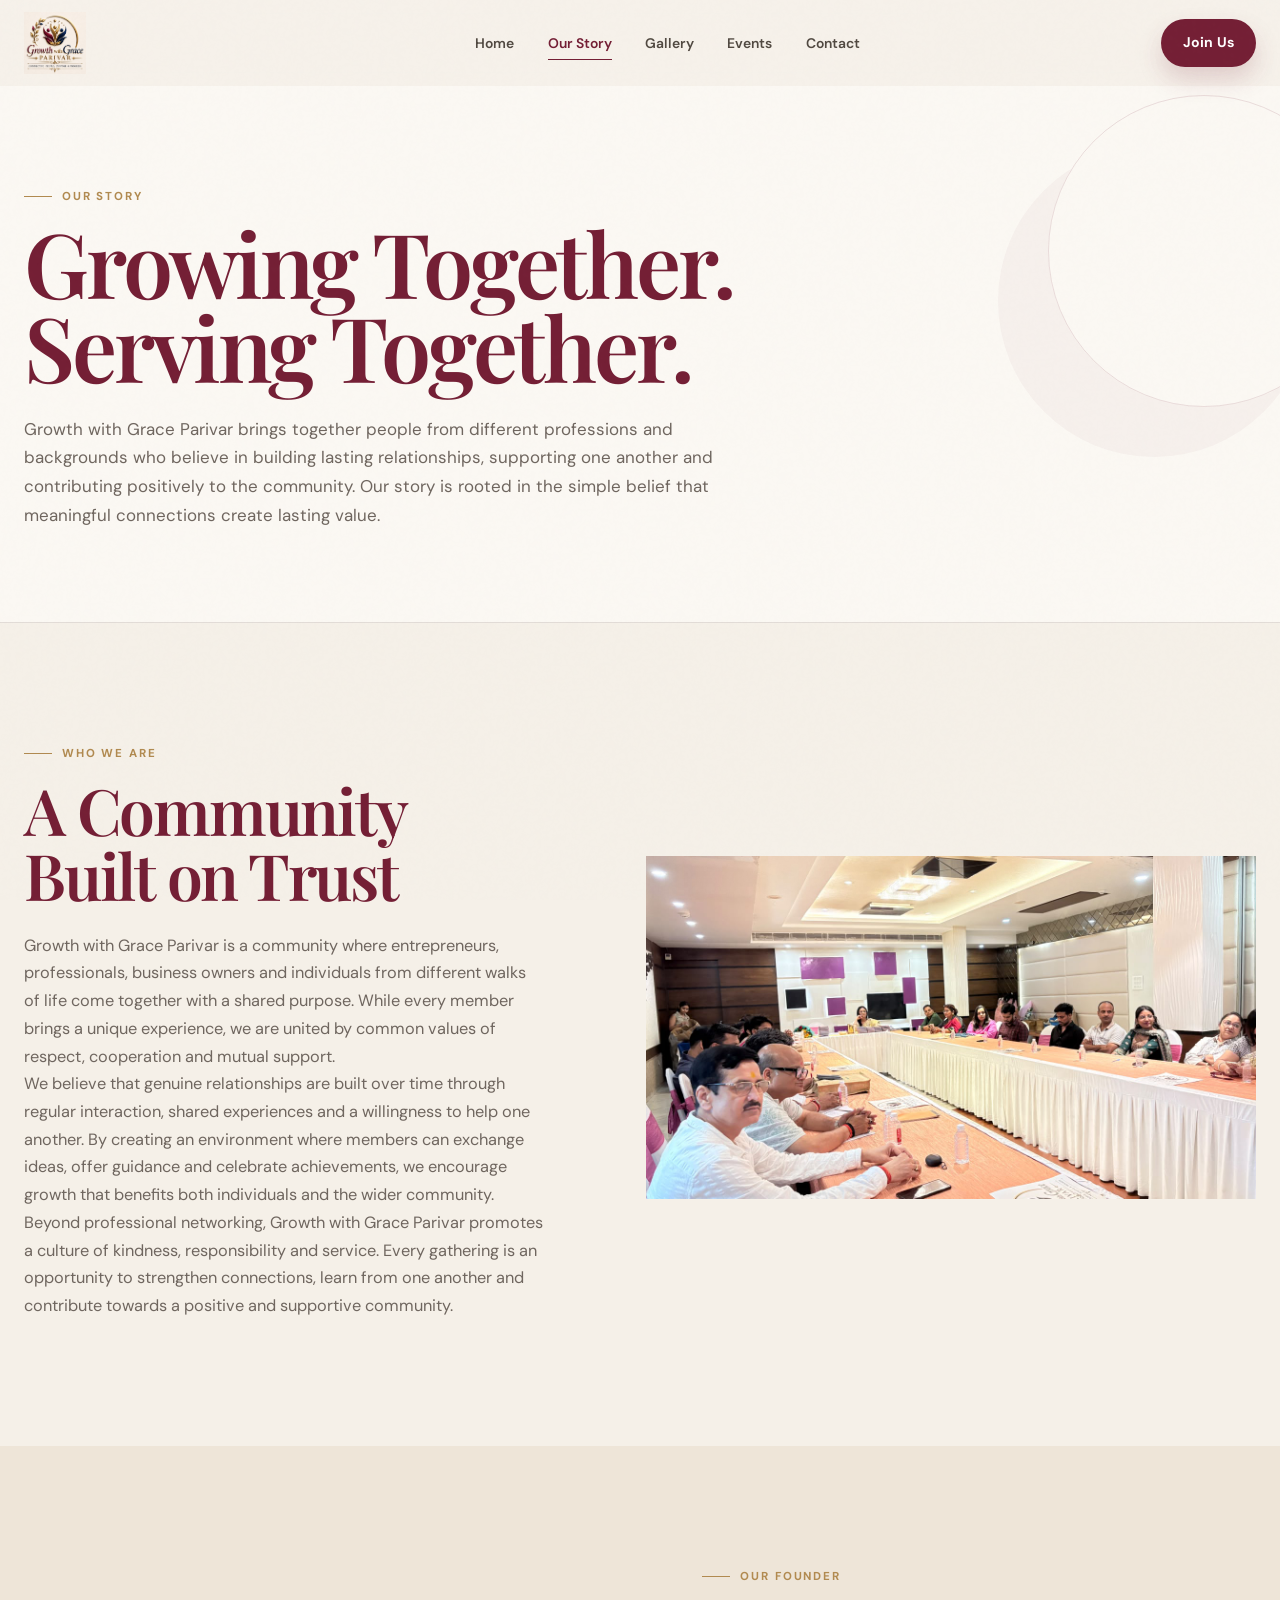
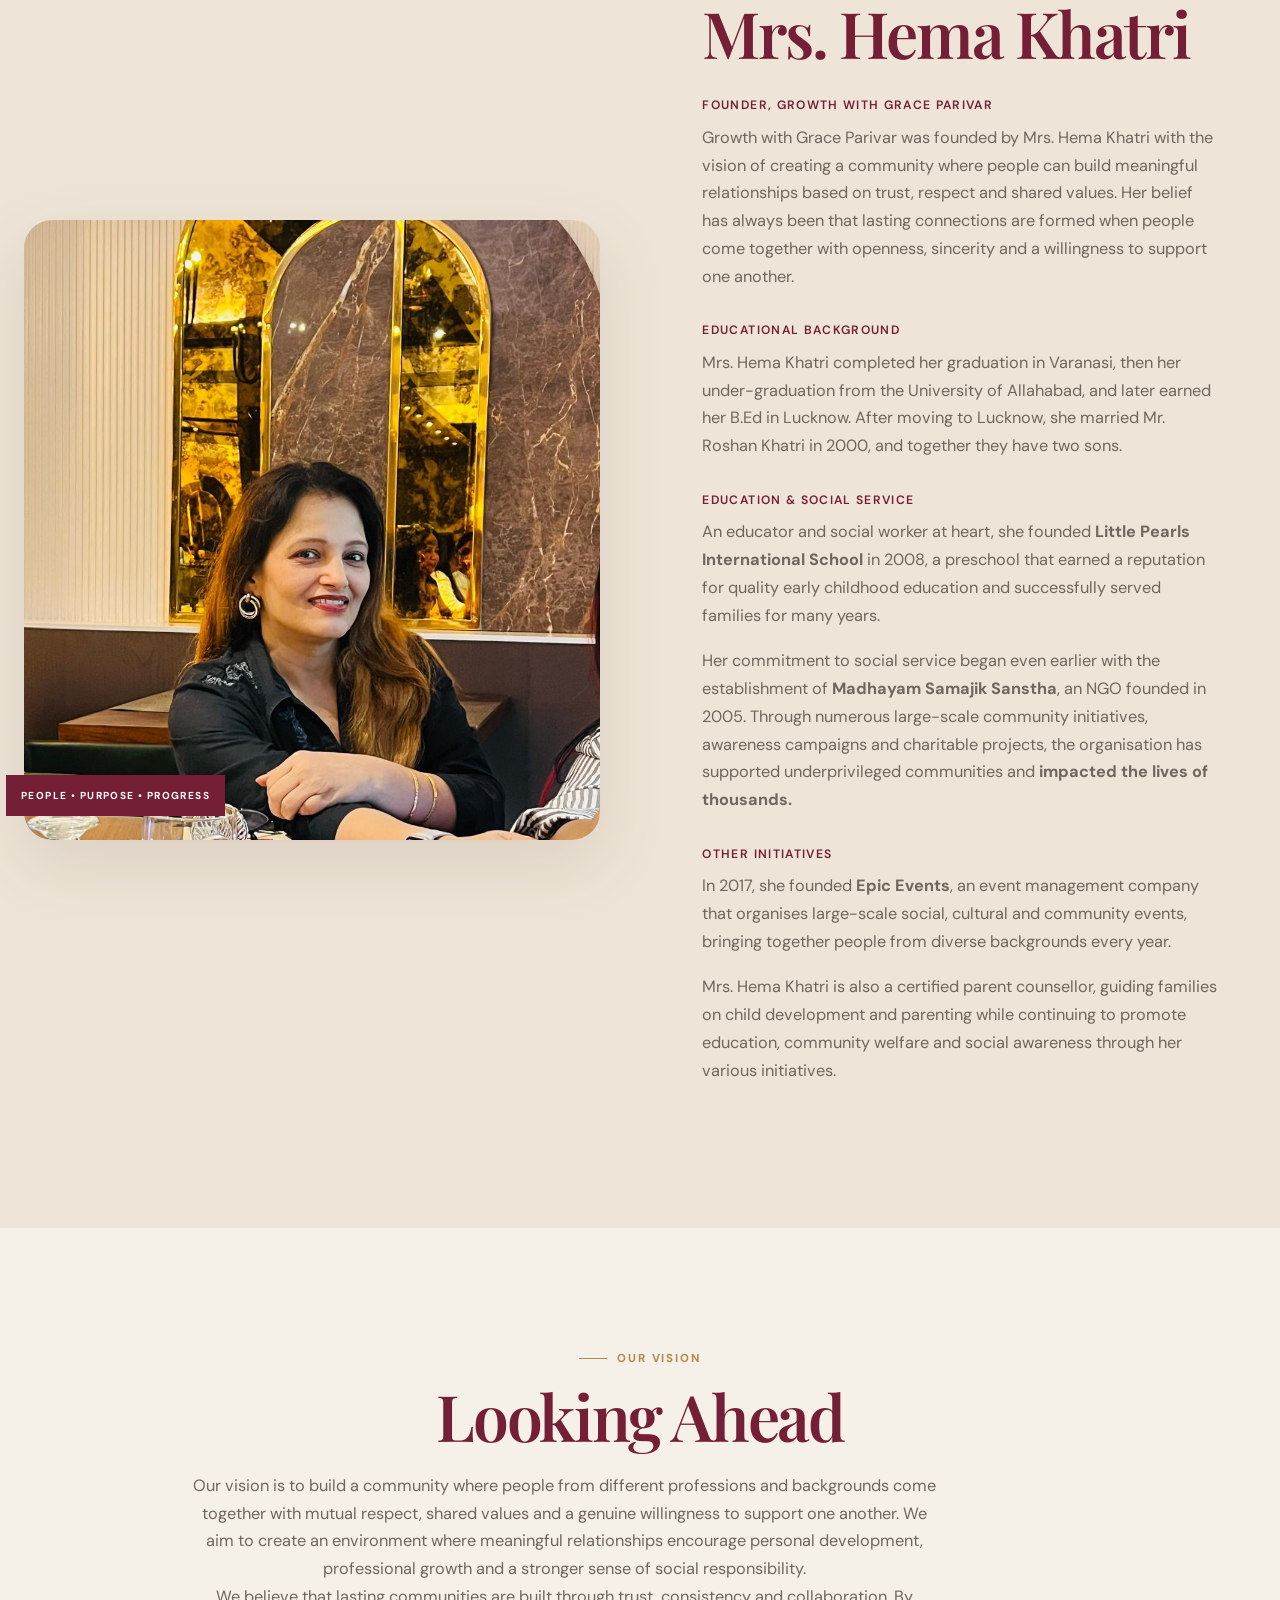
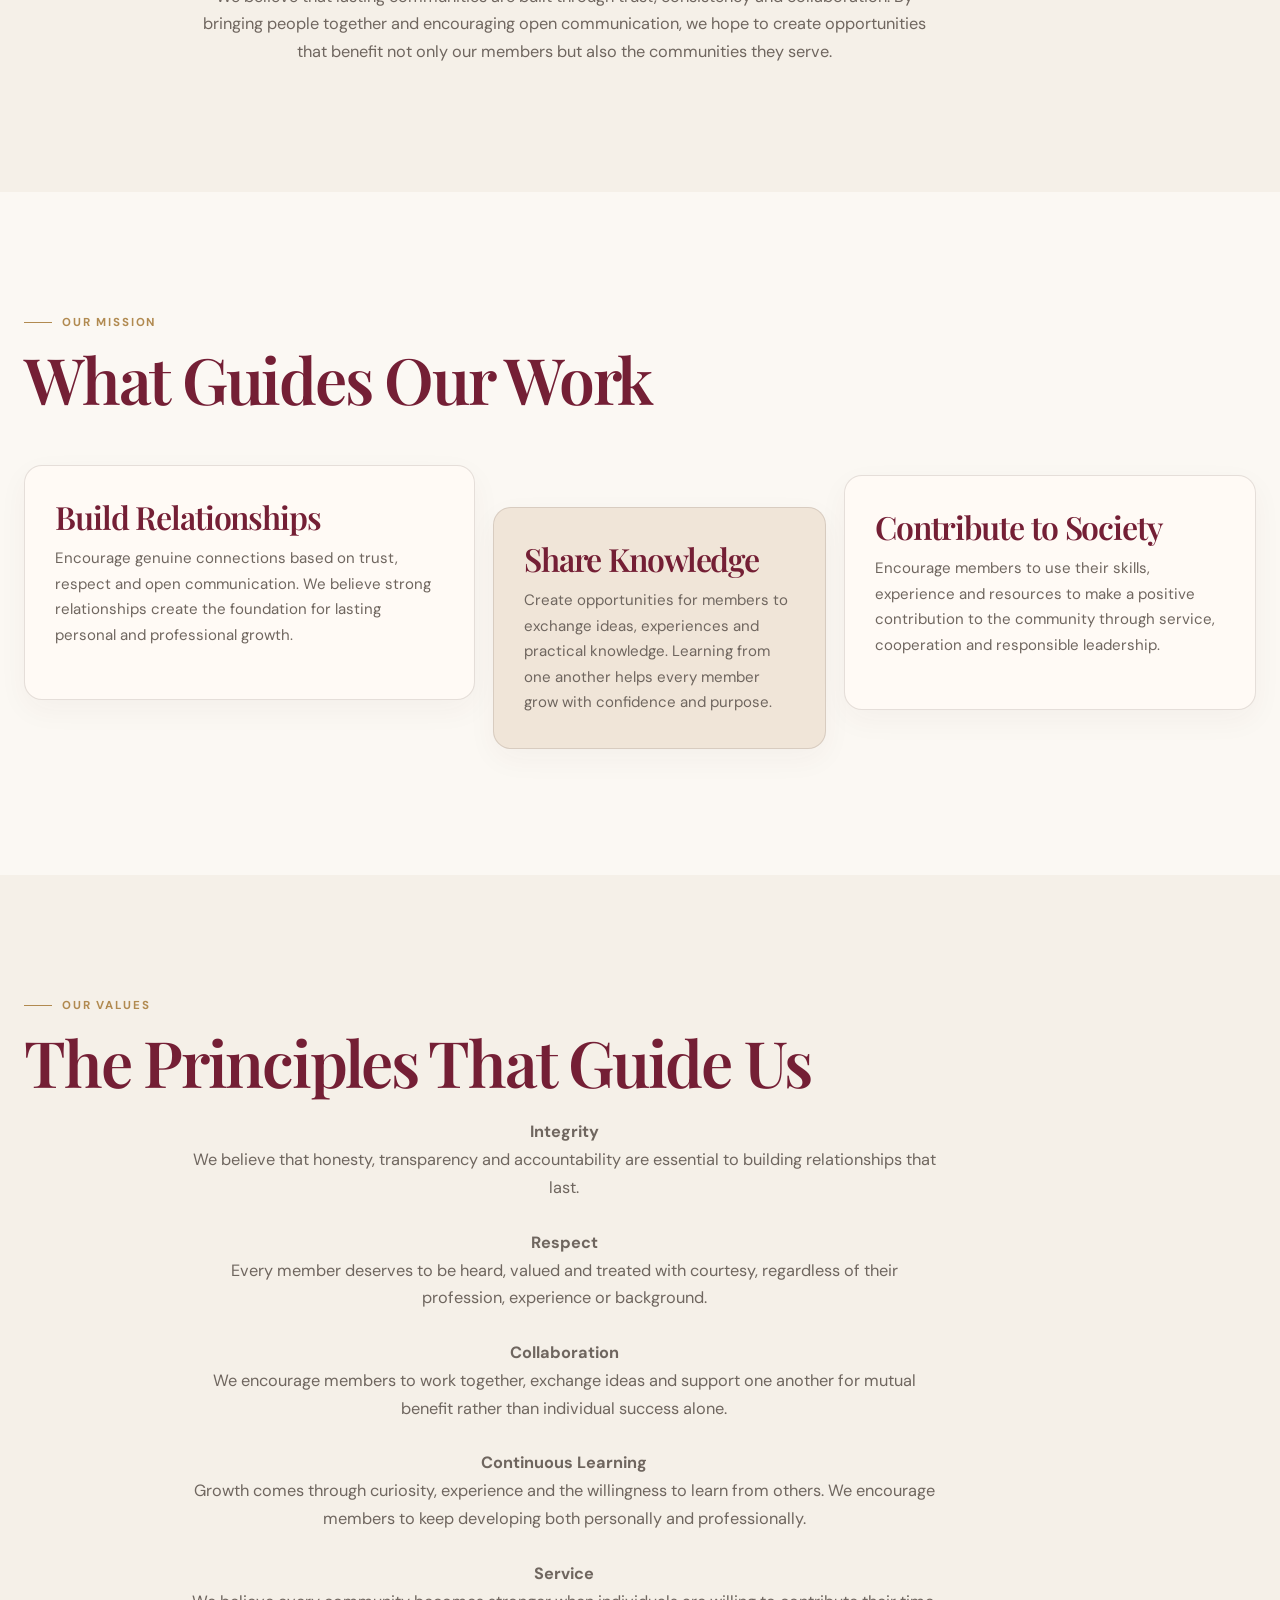
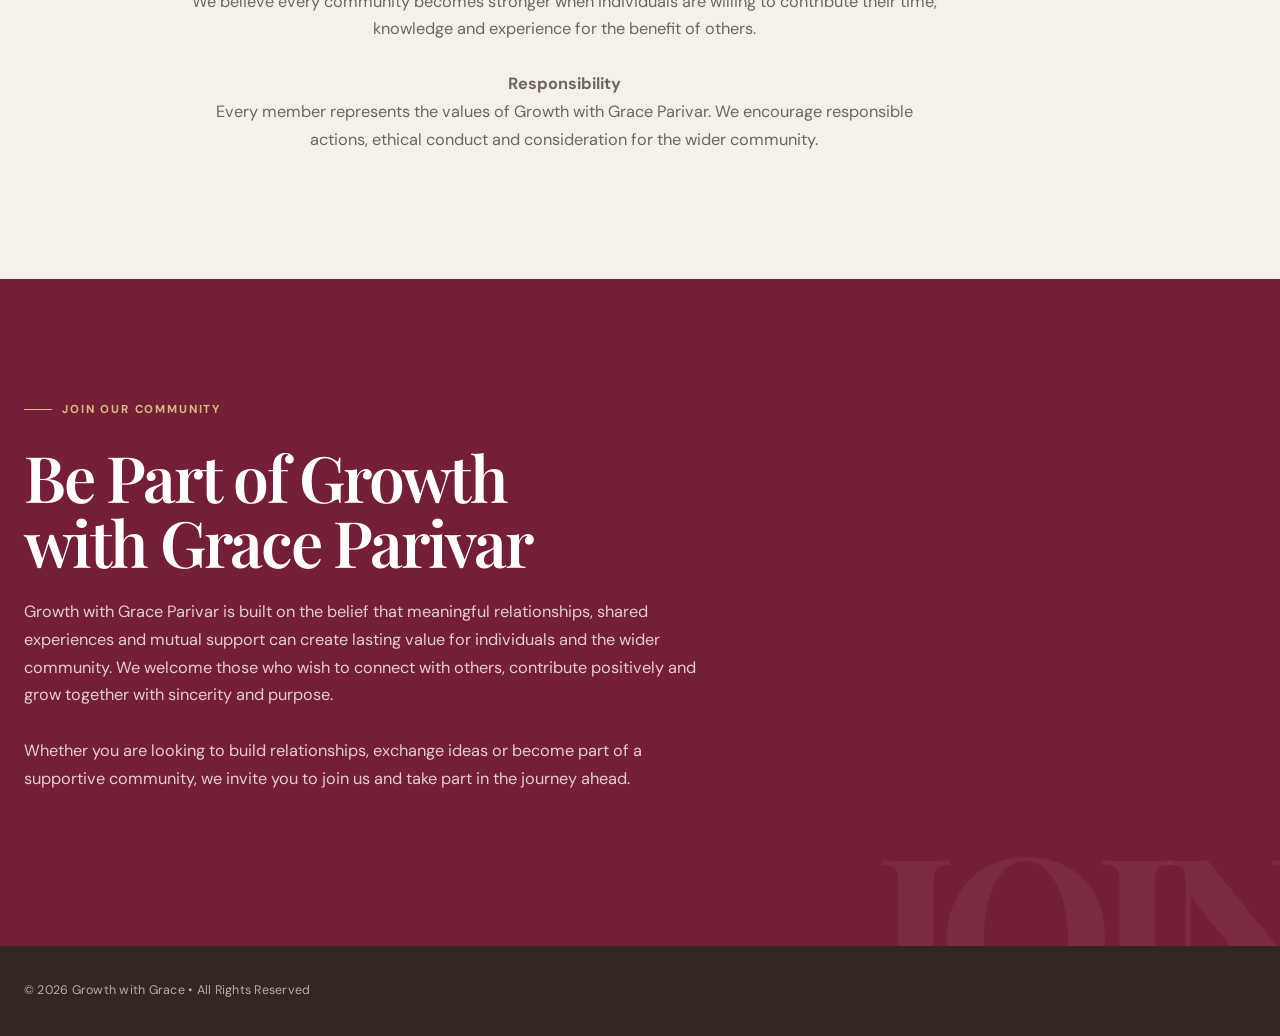
==== commit 764dcfa1: "Add files via upload" ====
--- a/about.html
+++ b/about.html
@@ -1,554 +1,557 @@
-<!DOCTYPE html>
-<html lang="en">
-
-<head>
-
-    <meta charset="UTF-8">
-    <meta name="viewport" content="width=device-width, initial-scale=1.0">
-
-    <title>Our Story | Growth with Grace</title>
-
-    <meta name="description"
-        content="Learn about the vision, values and purpose of Growth with Grace Parivar.">
-
-    <link rel="stylesheet" href="style.css">
-
-    <link rel="preconnect" href="https://fonts.googleapis.com">
-    <link rel="preconnect" href="https://fonts.gstatic.com" crossorigin>
-
-    <link href="https://fonts.googleapis.com/css2?family=Poppins:wght@300;400;500;600;700&family=Cormorant+Garamond:wght@500;700&display=swap"
-        rel="stylesheet">
-
-</head>
-
-<body>
-
-<!-- ================= NAVIGATION ================= -->
-
-<header>
-
-    <div class="container navbar">
-
-        <a href="index.html" class="logo">
-            <img src="images/logo.png" alt="Growth with Grace Logo">
-        </a>
-
-        <nav>
-
-            <ul>
-
-                <li><a href="index.html">Home</a></li>
-
-                <li><a href="about.html">Our Story</a></li>
-
-                <li><a href="gallery.html">Gallery</a></li>
-
-                <li><a href="events.html">Events</a></li>
-
-                <li><a href="contact.html">Contact</a></li>
-
-            </ul>
-
-        </nav>
-
-        <a href="register.html" class="join-btn">
-            Join Us
-        </a>
-
-    </div>
-
-</header>
-
-<!-- ================= PAGE HEADER ================= -->
-
-<section class="page-header">
-
-    <div class="container">
-
-        <p class="section-tag">
-
-            OUR STORY
-
-        </p>
-
-        <h1>
-
-            Growing Together.
-            <br>
-            Serving Together.
-
-        </h1>
-
-        <p>
-
-            Growth with Grace Parivar brings together people from different
-            professions and backgrounds who believe in building lasting
-            relationships, supporting one another and contributing positively
-            to the community. Our story is rooted in the simple belief that
-            meaningful connections create lasting value.
-
-        </p>
-
-    </div>
-
-</section>
-
-<!-- ================= WHO WE ARE ================= -->
-
-<section class="section">
-
-    <div class="container welcome-grid">
-
-        <div>
-
-            <p class="section-tag">
-
-                WHO WE ARE
-
-            </p>
-
-            <h2>
-
-                A Community Built on Trust
-
-            </h2>
-
-            <p>
-
-                Growth with Grace Parivar is a community where entrepreneurs,
-                professionals, business owners and individuals from different
-                walks of life come together with a shared purpose. While every
-                member brings a unique experience, we are united by common
-                values of respect, cooperation and mutual support.
-
-            </p>
-
-            <p>
-
-                We believe that genuine relationships are built over time
-                through regular interaction, shared experiences and a willingness
-                to help one another. By creating an environment where members
-                can exchange ideas, offer guidance and celebrate achievements,
-                we encourage growth that benefits both individuals and the
-                wider community.
-
-            </p>
-
-            <p>
-
-                Beyond professional networking, Growth with Grace Parivar
-                promotes a culture of kindness, responsibility and service.
-                Every gathering is an opportunity to strengthen connections,
-                learn from one another and contribute towards a positive and
-                supportive community.
-
-            </p>
-
-        </div>
-
-        <div>
-
-            <img src="images/sept5.jpg"
-                alt="Growth with Grace Community">
-
-        </div>
-
-    </div>
-
-</section>
-
-<!-- ================= FOUNDER ================= -->
-
-<section class="founder section">
-
-    <div class="container founder-grid">
-
-        <div class="founder-image">
-
-            <img src="images/founder2.jpg"
-                alt="Mrs. Hema Khatri">
-
-        </div>
-
-<div class="founder-content">
-
-    <p class="section-tag">
-
-        OUR FOUNDER
-
-    </p>
-
-    <h2>
-
-        Mrs. Hema Khatri
-
-    </h2>
-
-    <h3>
-
-        Founder, Growth with Grace Parivar
-
-    </h3>
-
-    <p>
-
-        Growth with Grace Parivar was founded by Mrs. Hema Khatri with the
-        vision of creating a community where people can build meaningful
-        relationships based on trust, respect and shared values. Her belief
-        has always been that lasting connections are formed when people come
-        together with openness, sincerity and a willingness to support one
-        another.
-
-    </p>
-
-    <h3>
-
-        Educational Background
-
-    </h3>
-
-    <p>
-
-        Mrs. Hema Khatri completed her graduation in Varanasi, then her under-graduation from the University of Allahabad, and later earned
-        her B.Ed in Lucknow. After moving to
-        Lucknow, she married Mr. Roshan Khatri in 2000, and together they have
-        two sons.
-
-    </p>
-
-    <h3>
-
-        Education & Social Service
-
-    </h3>
-
-    <p>
-
-        An educator and social worker at heart, she founded
-        <strong>Little Pearls International School</strong> in 2008, a
-        preschool that earned a reputation for quality early childhood
-        education and successfully served families for many years.
-
-    </p>
-
-    <p>
-
-        Her commitment to social service began even earlier with the
-        establishment of <strong>Madhayam Samajik Sanstha</strong>, an NGO
-        founded in 2005. Through numerous large-scale community initiatives,
-        awareness campaigns and charitable projects, the organisation has
-        supported underprivileged communities and <strong>impacted the lives of
-        thousands.</strong>
-
-    </p>
-
-    <h3>
-
-        Other Initiatives
-
-    </h3>
-
-    <p>
-
-        In 2017, she founded <strong>Epic Events</strong>, an event management
-        company that organises large-scale social, cultural and community
-        events, bringing together people from diverse backgrounds every year.
-
-    </p>
-
-    <p>
-
-        Mrs. Hema Khatri is also a certified parent counsellor, guiding
-        families on child development and parenting while continuing to promote
-        education, community welfare and social awareness through her various
-        initiatives.
-
-    </p>
-
-</div>
-    
-</div>     
-
-</section>
-<!-- ================= OUR VISION ================= -->
-
-<section class="section">
-
-    <div class="container">
-
-        <div style="max-width:900px;margin:auto;text-align:center;">
-
-            <p class="section-tag">
-
-                OUR VISION
-
-            </p>
-
-            <h2>
-
-                Looking Ahead
-
-            </h2>
-
-            <p>
-
-                Our vision is to build a community where people from different
-                professions and backgrounds come together with mutual respect,
-                shared values and a genuine willingness to support one another.
-                We aim to create an environment where meaningful relationships
-                encourage personal development, professional growth and a
-                stronger sense of social responsibility.
-
-            </p>
-
-            <p>
-
-                We believe that lasting communities are built through trust,
-                consistency and collaboration. By bringing people together and
-                encouraging open communication, we hope to create opportunities
-                that benefit not only our members but also the communities they
-                serve.
-
-            </p>
-
-        </div>
-
-    </div>
-
-</section>
-
-<!-- ================= OUR MISSION ================= -->
-
-<section class="values section">
-
-    <div class="container">
-
-        <p class="section-tag">
-
-            OUR MISSION
-
-        </p>
-
-        <h2>
-
-            What Guides Our Work
-
-        </h2>
-
-        <div class="value-grid">
-
-            <div class="value-card">
-
-                <h3>
-
-                    Build Relationships
-
-                </h3>
-
-                <p>
-
-                    Encourage genuine connections based on trust, respect and
-                    open communication. We believe strong relationships create
-                    the foundation for lasting personal and professional growth.
-
-                </p>
-
-            </div>
-
-            <div class="value-card">
-
-                <h3>
-
-                    Share Knowledge
-
-                </h3>
-
-                <p>
-
-                    Create opportunities for members to exchange ideas,
-                    experiences and practical knowledge. Learning from one
-                    another helps every member grow with confidence and purpose.
-
-                </p>
-
-            </div>
-
-            <div class="value-card">
-
-                <h3>
-
-                    Contribute to Society
-
-                </h3>
-
-                <p>
-
-                    Encourage members to use their skills, experience and
-                    resources to make a positive contribution to the community
-                    through service, cooperation and responsible leadership.
-
-                </p>
-
-            </div>
-
-        </div>
-
-    </div>
-
-</section>
-
-<!-- ================= CORE VALUES ================= -->
-
-<section class="section">
-
-    <div class="container">
-
-        <p class="section-tag">
-
-            OUR VALUES
-
-        </p>
-
-        <h2>
-
-            The Principles That Guide Us
-
-        </h2>
-
-        <div style="max-width:900px;margin:auto;">
-
-            <p>
-
-                <strong>Integrity</strong><br>
-
-                We believe that honesty, transparency and accountability are
-                essential to building relationships that last.
-
-            </p>
-
-            <br>
-
-            <p>
-
-                <strong>Respect</strong><br>
-
-                Every member deserves to be heard, valued and treated with
-                courtesy, regardless of their profession, experience or
-                background.
-
-            </p>
-
-            <br>
-
-            <p>
-
-                <strong>Collaboration</strong><br>
-
-                We encourage members to work together, exchange ideas and
-                support one another for mutual benefit rather than individual
-                success alone.
-
-            </p>
-
-            <br>
-
-            <p>
-
-                <strong>Continuous Learning</strong><br>
-
-                Growth comes through curiosity, experience and the willingness
-                to learn from others. We encourage members to keep developing
-                both personally and professionally.
-
-            </p>
-
-            <br>
-
-            <p>
-
-                <strong>Service</strong><br>
-
-                We believe every community becomes stronger when individuals are
-                willing to contribute their time, knowledge and experience for
-                the benefit of others.
-
-            </p>
-
-            <br>
-
-            <p>
-
-                <strong>Responsibility</strong><br>
-
-                Every member represents the values of Growth with Grace
-                Parivar. We encourage responsible actions, ethical conduct and
-                consideration for the wider community.
-
-            </p>
-
-        </div>
-
-    </div>
-
-</section>
-<!-- ================= CLOSING SECTION ================= -->
-
-<section class="join section">
-
-    <div class="container">
-
-        <p class="section-tag">
-
-            JOIN OUR COMMUNITY
-
-        </p>
-
-        <h2>
-
-            Be Part of Growth with Grace Parivar
-
-        </h2>
-
-        <p>
-
-            Growth with Grace Parivar is built on the belief that meaningful
-            relationships, shared experiences and mutual support can create
-            lasting value for individuals and the wider community. We welcome
-            those who wish to connect with others, contribute positively and
-            grow together with sincerity and purpose.
-
-        </p>
-
-        <p>
-
-            Whether you are looking to build relationships, exchange ideas or
-            become part of a supportive community, we invite you to join us and
-            take part in the journey ahead.
-
-        </p>
-
-    </div>
-
-</section>
-
-<!-- ================= FOOTER ================= -->
-
-<footer>
-
-    <div class="container">
-
-        <p>
-
-            © 2026 Growth with Grace • All Rights Reserved
-
-        </p>
-
-    </div>
-
-</footer>
-
-<script src="script.js"></script>
-
-</body>
-
+<!DOCTYPE html>
+<html lang="en">
+
+<head>
+
+    <meta charset="UTF-8">
+    <meta name="viewport" content="width=device-width, initial-scale=1.0">
+
+    <title>Our Story | Growth with Grace</title>
+
+    <meta name="description"
+        content="Learn about the vision, values and purpose of Growth with Grace Parivar.">
+
+    <link rel="stylesheet" href="style.css">
+    <link rel="icon" href="favicon.svg" type="image/svg+xml">
+    <link rel="apple-touch-icon" href="images/logo.png">
+    <meta name="theme-color" content="#f5f0e8">
+
+    <link rel="preconnect" href="https://fonts.googleapis.com">
+    <link rel="preconnect" href="https://fonts.gstatic.com" crossorigin>
+
+    <link href="https://fonts.googleapis.com/css2?family=DM+Sans:wght@400;500;600;700&family=Playfair+Display:wght@500;600;700&display=swap"
+        rel="stylesheet">
+
+</head>
+
+<body>
+
+<!-- ================= NAVIGATION ================= -->
+
+<header>
+
+    <div class="container navbar">
+
+        <a href="index.html" class="logo">
+            <img src="images/logo.png" alt="Growth with Grace Logo" loading="lazy">
+        </a>
+
+        <nav>
+
+            <ul>
+
+                <li><a href="index.html">Home</a></li>
+
+                <li><a href="about.html">Our Story</a></li>
+
+                <li><a href="gallery.html">Gallery</a></li>
+
+                <li><a href="events.html">Events</a></li>
+
+                <li><a href="contact.html">Contact</a></li>
+
+            </ul>
+
+        </nav>
+
+        <a href="register.html" class="join-btn">
+            Join Us
+        </a>
+
+    </div>
+
+</header>
+
+<!-- ================= PAGE HEADER ================= -->
+
+<section class="page-header">
+
+    <div class="container">
+
+        <p class="section-tag">
+
+            OUR STORY
+
+        </p>
+
+        <h1>
+
+            Growing Together.
+            <br>
+            Serving Together.
+
+        </h1>
+
+        <p>
+
+            Growth with Grace Parivar brings together people from different
+            professions and backgrounds who believe in building lasting
+            relationships, supporting one another and contributing positively
+            to the community. Our story is rooted in the simple belief that
+            meaningful connections create lasting value.
+
+        </p>
+
+    </div>
+
+</section>
+
+<!-- ================= WHO WE ARE ================= -->
+
+<section class="section">
+
+    <div class="container welcome-grid">
+
+        <div>
+
+            <p class="section-tag">
+
+                WHO WE ARE
+
+            </p>
+
+            <h2>
+
+                A Community Built on Trust
+
+            </h2>
+
+            <p>
+
+                Growth with Grace Parivar is a community where entrepreneurs,
+                professionals, business owners and individuals from different
+                walks of life come together with a shared purpose. While every
+                member brings a unique experience, we are united by common
+                values of respect, cooperation and mutual support.
+
+            </p>
+
+            <p>
+
+                We believe that genuine relationships are built over time
+                through regular interaction, shared experiences and a willingness
+                to help one another. By creating an environment where members
+                can exchange ideas, offer guidance and celebrate achievements,
+                we encourage growth that benefits both individuals and the
+                wider community.
+
+            </p>
+
+            <p>
+
+                Beyond professional networking, Growth with Grace Parivar
+                promotes a culture of kindness, responsibility and service.
+                Every gathering is an opportunity to strengthen connections,
+                learn from one another and contribute towards a positive and
+                supportive community.
+
+            </p>
+
+        </div>
+
+        <div>
+
+            <img src="images/sept5.jpg"
+                alt="Growth with Grace Community" loading="lazy">
+
+        </div>
+
+    </div>
+
+</section>
+
+<!-- ================= FOUNDER ================= -->
+
+<section class="founder section">
+
+    <div class="container founder-grid">
+
+        <div class="founder-image">
+
+            <img src="images/founder2.jpg"
+                alt="Mrs. Hema Khatri" loading="lazy">
+
+        </div>
+
+<div class="founder-content">
+
+    <p class="section-tag">
+
+        OUR FOUNDER
+
+    </p>
+
+    <h2>
+
+        Mrs. Hema Khatri
+
+    </h2>
+
+    <h3>
+
+        Founder, Growth with Grace Parivar
+
+    </h3>
+
+    <p>
+
+        Growth with Grace Parivar was founded by Mrs. Hema Khatri with the
+        vision of creating a community where people can build meaningful
+        relationships based on trust, respect and shared values. Her belief
+        has always been that lasting connections are formed when people come
+        together with openness, sincerity and a willingness to support one
+        another.
+
+    </p>
+
+    <h3>
+
+        Educational Background
+
+    </h3>
+
+    <p>
+
+        Mrs. Hema Khatri completed her graduation in Varanasi, then her under-graduation from the University of Allahabad, and later earned
+        her B.Ed in Lucknow. After moving to
+        Lucknow, she married Mr. Roshan Khatri in 2000, and together they have
+        two sons.
+
+    </p>
+
+    <h3>
+
+        Education & Social Service
+
+    </h3>
+
+    <p>
+
+        An educator and social worker at heart, she founded
+        <strong>Little Pearls International School</strong> in 2008, a
+        preschool that earned a reputation for quality early childhood
+        education and successfully served families for many years.
+
+    </p>
+
+    <p>
+
+        Her commitment to social service began even earlier with the
+        establishment of <strong>Madhayam Samajik Sanstha</strong>, an NGO
+        founded in 2005. Through numerous large-scale community initiatives,
+        awareness campaigns and charitable projects, the organisation has
+        supported underprivileged communities and <strong>impacted the lives of
+        thousands.</strong>
+
+    </p>
+
+    <h3>
+
+        Other Initiatives
+
+    </h3>
+
+    <p>
+
+        In 2017, she founded <strong>Epic Events</strong>, an event management
+        company that organises large-scale social, cultural and community
+        events, bringing together people from diverse backgrounds every year.
+
+    </p>
+
+    <p>
+
+        Mrs. Hema Khatri is also a certified parent counsellor, guiding
+        families on child development and parenting while continuing to promote
+        education, community welfare and social awareness through her various
+        initiatives.
+
+    </p>
+
+</div>
+    
+</div>     
+
+</section>
+<!-- ================= OUR VISION ================= -->
+
+<section class="section">
+
+    <div class="container">
+
+        <div class="center-block">
+
+            <p class="section-tag">
+
+                OUR VISION
+
+            </p>
+
+            <h2>
+
+                Looking Ahead
+
+            </h2>
+
+            <p>
+
+                Our vision is to build a community where people from different
+                professions and backgrounds come together with mutual respect,
+                shared values and a genuine willingness to support one another.
+                We aim to create an environment where meaningful relationships
+                encourage personal development, professional growth and a
+                stronger sense of social responsibility.
+
+            </p>
+
+            <p>
+
+                We believe that lasting communities are built through trust,
+                consistency and collaboration. By bringing people together and
+                encouraging open communication, we hope to create opportunities
+                that benefit not only our members but also the communities they
+                serve.
+
+            </p>
+
+        </div>
+
+    </div>
+
+</section>
+
+<!-- ================= OUR MISSION ================= -->
+
+<section class="values section">
+
+    <div class="container">
+
+        <p class="section-tag">
+
+            OUR MISSION
+
+        </p>
+
+        <h2>
+
+            What Guides Our Work
+
+        </h2>
+
+        <div class="value-grid">
+
+            <div class="value-card">
+
+                <h3>
+
+                    Build Relationships
+
+                </h3>
+
+                <p>
+
+                    Encourage genuine connections based on trust, respect and
+                    open communication. We believe strong relationships create
+                    the foundation for lasting personal and professional growth.
+
+                </p>
+
+            </div>
+
+            <div class="value-card">
+
+                <h3>
+
+                    Share Knowledge
+
+                </h3>
+
+                <p>
+
+                    Create opportunities for members to exchange ideas,
+                    experiences and practical knowledge. Learning from one
+                    another helps every member grow with confidence and purpose.
+
+                </p>
+
+            </div>
+
+            <div class="value-card">
+
+                <h3>
+
+                    Contribute to Society
+
+                </h3>
+
+                <p>
+
+                    Encourage members to use their skills, experience and
+                    resources to make a positive contribution to the community
+                    through service, cooperation and responsible leadership.
+
+                </p>
+
+            </div>
+
+        </div>
+
+    </div>
+
+</section>
+
+<!-- ================= CORE VALUES ================= -->
+
+<section class="section">
+
+    <div class="container">
+
+        <p class="section-tag">
+
+            OUR VALUES
+
+        </p>
+
+        <h2>
+
+            The Principles That Guide Us
+
+        </h2>
+
+        <div class="center-block">
+
+            <p>
+
+                <strong>Integrity</strong><br>
+
+                We believe that honesty, transparency and accountability are
+                essential to building relationships that last.
+
+            </p>
+
+            <br>
+
+            <p>
+
+                <strong>Respect</strong><br>
+
+                Every member deserves to be heard, valued and treated with
+                courtesy, regardless of their profession, experience or
+                background.
+
+            </p>
+
+            <br>
+
+            <p>
+
+                <strong>Collaboration</strong><br>
+
+                We encourage members to work together, exchange ideas and
+                support one another for mutual benefit rather than individual
+                success alone.
+
+            </p>
+
+            <br>
+
+            <p>
+
+                <strong>Continuous Learning</strong><br>
+
+                Growth comes through curiosity, experience and the willingness
+                to learn from others. We encourage members to keep developing
+                both personally and professionally.
+
+            </p>
+
+            <br>
+
+            <p>
+
+                <strong>Service</strong><br>
+
+                We believe every community becomes stronger when individuals are
+                willing to contribute their time, knowledge and experience for
+                the benefit of others.
+
+            </p>
+
+            <br>
+
+            <p>
+
+                <strong>Responsibility</strong><br>
+
+                Every member represents the values of Growth with Grace
+                Parivar. We encourage responsible actions, ethical conduct and
+                consideration for the wider community.
+
+            </p>
+
+        </div>
+
+    </div>
+
+</section>
+<!-- ================= CLOSING SECTION ================= -->
+
+<section class="join section">
+
+    <div class="container">
+
+        <p class="section-tag">
+
+            JOIN OUR COMMUNITY
+
+        </p>
+
+        <h2>
+
+            Be Part of Growth with Grace Parivar
+
+        </h2>
+
+        <p>
+
+            Growth with Grace Parivar is built on the belief that meaningful
+            relationships, shared experiences and mutual support can create
+            lasting value for individuals and the wider community. We welcome
+            those who wish to connect with others, contribute positively and
+            grow together with sincerity and purpose.
+
+        </p>
+
+        <p>
+
+            Whether you are looking to build relationships, exchange ideas or
+            become part of a supportive community, we invite you to join us and
+            take part in the journey ahead.
+
+        </p>
+
+    </div>
+
+</section>
+
+<!-- ================= FOOTER ================= -->
+
+<footer>
+
+    <div class="container">
+
+        <p>
+
+            © 2026 Growth with Grace • All Rights Reserved
+
+        </p>
+
+    </div>
+
+</footer>
+
+<script src="script.js"></script>
+
+</body>
+
 </html>
--- a/style.css
+++ b/style.css
@@ -1,2152 +1,342 @@
-/* ======================================================
-   GROWTH WITH GRACE PARIVAR
-   STYLE.CSS
-   PART 1
-====================================================== */
-
-:root {
-
-    --primary: #7A1734;
-    --secondary: #183A74;
-    --accent: #C6A15B;
-
-    --background: #F8F6F2;
-    --white: #ffffff;
-    --text: #2E2E2E;
-
-    --shadow: 0 10px 30px rgba(0, 0, 0, .08);
-
-    --radius: 18px;
-
-}
-
-* {
-    margin: 0;
-    padding: 0;
-    box-sizing: border-box;
-}
-
-html {
-    scroll-behavior: smooth;
-}
-
-body {
-
-    font-family: 'Poppins', sans-serif;
-
-    background: linear-gradient(180deg,
-            #FFFCF6 0%,
-            #F8EED8 45%,
-            #F2DFC0 100%);
-
-    color: var(--text);
-
-    overflow-x: hidden;
-
-}
-
-img {
-
-    max-width: 100%;
-
-    display: block;
-
-}
-
-a {
-
-    text-decoration: none;
-
-    color: inherit;
-
-}
-
-ul {
-
-    list-style: none;
-
-}
-
-.container {
-
-    width: min(1200px, 90%);
-
-    margin: auto;
-
-}
-
-.section {
-
-    padding: 110px 0;
-
-}
-
-h1,
-h2,
-h3 {
-
-    font-family: 'Cormorant Garamond', serif;
-
-}
-
-.section-tag {
-
-    color: var(--accent);
-
-    font-size: .85rem;
-
-    letter-spacing: 4px;
-
-    font-weight: 600;
-
-    margin-bottom: 12px;
-
-    text-transform: uppercase;
-
-}
-
-section h2 {
-
-    font-size: 3rem;
-
-    margin-bottom: 20px;
-
-    color: var(--primary);
-
-}
-
-section p {
-
-    line-height: 1.8;
-
-    font-size: 1.05rem;
-
-}
-
-
-
-/* ===================================
-            NAVBAR
-=================================== */
-
-header {
-
-    position: fixed;
-
-    top: 0;
-
-    left: 0;
-
-    width: 100%;
-
-    z-index: 999;
-
-    backdrop-filter: blur(16px);
-
-    background: rgba(248, 246, 242, .90);
-
-    box-shadow: 0 5px 20px rgba(0, 0, 0, .06);
-
-}
-
-.navbar {
-
-    display: flex;
-
-    align-items: center;
-
-    justify-content: space-between;
-
-    padding: 18px 0;
-
-}
-
-.logo img {
-
-    height: 100px;
-
-}
-
-nav ul {
-
-    display: flex;
-
-    align-items: center;
-
-    gap: 40px;
-
-    list-style: none;
-
-}
-
-nav a {
-
-    color: var(--secondary);
-
-    font-weight: 500;
-
-    transition: .3s;
-
-    position: relative;
-
-}
-
-nav a::after {
-
-    content: "";
-
-    position: absolute;
-
-    width: 0;
-
-    height: 2px;
-
-    left: 0;
-
-    bottom: -6px;
-
-    background: var(--accent);
-
-    transition: .3s;
-
-}
-
-nav a:hover {
-
-    color: var(--primary);
-
-}
-
-nav a:hover::after {
-
-    width: 100%;
-
-}
-
-
-
-/* ===================================
-              HERO
-=================================== */
-
-.hero {
-
-    min-height: 100vh;
-
-    display: flex;
-
-    align-items: center;
-
-    justify-content: center;
-
-    text-align: center;
-
-    padding: 140px 20px 80px;
-
-    background:
-
-        linear-gradient(rgba(20, 20, 20, .35), rgba(20, 20, 20, .35)),
-
-        url("images/sept1.jpg");
-
-    background-size: cover;
-
-    background-position: center;
-
-}
-
-.hero-content {
-
-    max-width: 850px;
-
-}
-
-.hero-small {
-
-    color: #C9A227;
-
-    letter-spacing: 4px;
-
-    text-transform: uppercase;
-
-    font-size: 1rem;
-
-    margin-bottom: 18px;
-
-    font-weight: 600;
-
-}
-
-.hero h1 {
-
-    font-size: 6.5rem;
-
-    line-height: 1.05;
-
-    color: white;
-
-    margin-bottom: 18px;
-
-}
-
-.hero h1 span {
-
-    color: var(--secondary);
-
-}
-
-.hero-text {
-
-    font-size: 1rem;
-
-    max-width: 850px;
-
-    margin: auto;
-
-    margin-bottom: 45px;
-
-    color: #f5f5f5;
-
-}
-
-.hero-buttons {
-
-    display: flex;
-
-    justify-content: center;
-
-    gap: 20px;
-
-    flex-wrap: wrap;
-
-}
-
-.primary-btn {
-
-    background: var(--primary);
-
-    color: white;
-
-    padding: 16px 34px;
-
-    border-radius: 999px;
-
-    transition: .3s;
-
-    box-shadow: var(--shadow);
-
-}
-
-.primary-btn:hover {
-
-    transform: translateY(-4px);
-
-    background: #611129;
-
-}
-
-.secondary-btn {
-
-    border: 2px solid var(--accent);
-
-    color: white;
-
-    padding: 16px 34px;
-
-    border-radius: 999px;
-
-    transition: .3s;
-
-}
-
-.secondary-btn:hover {
-
-    background: var(--accent);
-
-    color: #232323;
-
-}
-
-
-
-/* ===================================
-       SECTION TRANSITIONS
-=================================== */
-
-.about {
-
-    background: white;
-
-}
-
-.values {
-
-    background: #FDFBF8;
-
-}
-
-.gallery {
-
-    background: white;
-
-}
-
-.contact {
-
-    background: #FDFBF8;
-
-}
-
-/* ======================================================
-   ABOUT SECTION
-====================================================== */
-
-.about-grid {
-
-    display: grid;
-
-    grid-template-columns: 1fr 1fr;
-
-    gap: 70px;
-
-    align-items: center;
-
-}
-
-.about-image img {
-
-    width: 100%;
-
-    border-radius: 24px;
-
-    box-shadow: var(--shadow);
-
-    transition: .4s;
-
-}
-
-.about-image img:hover {
-
-    transform: scale(1.02);
-
-}
-
-.about-content h2 {
-
-    margin-bottom: 25px;
-
-}
-
-.about-content p {
-
-    margin-bottom: 18px;
-
-}
-
-
-
-/* ======================================================
-   VALUES
-====================================================== */
-
-.value-grid {
-
-    margin-top: 60px;
-
-    display: grid;
-
-    grid-template-columns: repeat(3, 1fr);
-
-    gap: 35px;
-
-}
-
-.value-card {
-
-    background: white;
-
-    border-radius: 22px;
-
-    padding: 45px 30px;
-
-    text-align: center;
-
-    box-shadow: var(--shadow);
-
-    transition: .35s;
-
-}
-
-.value-card:hover {
-
-    transform: translateY(-12px);
-
-}
-
-.value-card .icon {
-
-    font-size: 3rem;
-
-    margin-bottom: 20px;
-
-}
-
-.value-card h3 {
-
-    font-size: 2rem;
-
-    color: var(--primary);
-
-    margin-bottom: 15px;
-
-}
-
-.value-card p {
-
-    color: #666;
-
-}
-
-
-
-/* ======================================================
-   GALLERY
-====================================================== */
-
-.gallery-grid {
-
-    display: grid;
-
-    grid-template-columns: repeat(2, 1fr);
-
-    gap: 35px;
-
-    margin-top: 50px;
-
-}
-
-.gallery-grid img {
-
-    width: 100%;
-
-    height: 420px;
-
-    object-fit: cover;
-
-    border-radius: 22px;
-
-    box-shadow: var(--shadow);
-
-    transition: .35s;
-
-    cursor: pointer;
-
-}
-
-.gallery-grid img:hover {
-
-    transform: scale(1.03);
-
-}
-
-
-
-/* ======================================================
-   CONTACT
-====================================================== */
-
-.contact {
-
-    text-align: center;
-
-}
-
-.contact h2 {
-
-    margin-bottom: 15px;
-
-}
-
-.contact>.container>p {
-
-    margin-bottom: 45px;
-
-}
-
-.contact-info {
-
-    display: grid;
-
-    gap: 20px;
-
-    max-width: 650px;
-
-    margin: auto;
-
-}
-
-.contact-info a {
-
-    background: white;
-
-    padding: 20px;
-
-    border-radius: 18px;
-
-    box-shadow: var(--shadow);
-
-    transition: .3s;
-
-    color: var(--secondary);
-
-    font-weight: 500;
-
-}
-
-.contact-info a:hover {
-
-    background: var(--primary);
-
-    color: white;
-
-    transform: translateY(-5px);
-
-}
-
-
-
-/* ======================================================
-   FOOTER
-====================================================== */
-
-footer {
-
-    background: #c58f3e;
-
-    color: white;
-
-    text-align: center;
-
-    padding: 35px 20px;
-
-    margin-top: 80px;
-
-}
-
-footer p {
-
-    opacity: .9;
-
-}
-
-
-
-/* ======================================================
-   RESPONSIVE
-====================================================== */
-
-@media(max-width:1000px) {
-
-    .about-grid {
-
-        grid-template-columns: 1fr;
-
-    }
-
-    .value-grid {
-
-        grid-template-columns: 1fr;
-
-    }
-
-    .gallery-grid {
-
-        grid-template-columns: 1fr;
-
-    }
-
-}
-
-@media(max-width:768px) {
-
-    .navbar {
-
-        flex-direction: column;
-
-        height: auto;
-
-        padding: 20px 0;
-
-    }
-
-    nav ul {
-
-        gap: 20px;
-
-        margin-top: 15px;
-
-        flex-wrap: wrap;
-
-        justify-content: center;
-
-    }
-
-    .hero h1 {
-
-        font-size: 3.2rem;
-
-    }
-
-    .hero-text {
-
-        font-size: 1.05rem;
-
-    }
-
-    section h2 {
-
-        font-size: 2.3rem;
-
-    }
-
-}
-
-/* ======================================================
-   PART 3 - PREMIUM POLISH & ANIMATIONS
-====================================================== */
-
-/* Smooth fade-in animation */
-
-@keyframes fadeUp {
-
-    from {
-
-        opacity: 0;
-        transform: translateY(40px);
-
-    }
-
-    to {
-
-        opacity: 1;
-        transform: translateY(0);
-
-    }
-
-}
-
-.hero-content,
-.about-content,
-.about-image,
-.value-card,
-.gallery-grid img,
-.contact-info a {
-
-    animation: fadeUp .8s ease both;
-
-}
-
-.about-content {
-
-    animation-delay: .15s;
-
-}
-
-.value-card:nth-child(2) {
-
-    animation-delay: .15s;
-
-}
-
-.value-card:nth-child(3) {
-
-    animation-delay: .3s;
-
-}
-
-.gallery-grid img:nth-child(2) {
-
-    animation-delay: .2s;
-
-}
-
-
-
-/* ======================================================
-   SCROLL OFFSET
-====================================================== */
-
-section {
-
-    scroll-margin-top: 120px;
-
-}
-
-
-
-/* ======================================================
-   BUTTON IMPROVEMENTS
-====================================================== */
-
-.primary-btn,
-.secondary-btn {
-
-    font-weight: 600;
-
-    letter-spacing: .5px;
-
-}
-
-.primary-btn:hover {
-
-    box-shadow: 0 18px 35px rgba(122, 23, 52, .28);
-
-}
-
-.secondary-btn:hover {
-
-    box-shadow: 0 18px 35px rgba(198, 161, 91, .25);
-
-}
-
-
-
-/* ======================================================
-   VALUE CARD BORDER
-====================================================== */
-
-.value-card {
-
-    border-top: 5px solid transparent;
-
-}
-
-.value-card:hover {
-
-    border-top: 5px solid var(--accent);
-
-}
-
-
-
-/* ======================================================
-   IMAGE IMPROVEMENTS
-====================================================== */
-
-.gallery-grid img {
-
-    filter: saturate(.95);
-
-}
-
-.gallery-grid img:hover {
-
-    filter: saturate(1.1);
-
-}
-
-
-
-/* ======================================================
-   SECTION HEADINGS
-====================================================== */
-
-.section-tag {
-
-    position: relative;
-
-    display: inline-block;
-
-    padding-left: 28px;
-
-}
-
-.section-tag::before {
-
-    content: "";
-
-    position: absolute;
-
-    left: 0;
-
-    top: 50%;
-
-    transform: translateY(-50%);
-
-    width: 18px;
-
-    height: 2px;
-
-    background: var(--accent);
-
-}
-
-
-
-/* ======================================================
-   SELECTION COLOR
-====================================================== */
-
-::selection {
-
-    background: var(--primary);
-
-    color: white;
-
-}
-
-
-
-/* ======================================================
-   SCROLLBAR
-====================================================== */
-
-::-webkit-scrollbar {
-
-    width: 10px;
-
-}
-
-::-webkit-scrollbar-track {
-
-    background: #eee;
-
-}
-
-::-webkit-scrollbar-thumb {
-
-    background: var(--accent);
-
-    border-radius: 20px;
-
-}
-
-::-webkit-scrollbar-thumb:hover {
-
-    background: var(--primary);
-
-}
-
-
-
-/* ======================================================
-   FOOTER LINKS (future-proof)
-====================================================== */
-
-footer a {
-
-    color: white;
-
-    transition: .3s;
-
-}
-
-footer a:hover {
-
-    color: var(--accent);
-
-}
-
-
-
-/* ======================================================
-   NICE TRANSITIONS
-====================================================== */
-
-img,
-a,
-button,
-.value-card,
-.contact-info a {
-
-    transition: all .3s ease;
-
-}
-
-
-
-/* ======================================================
-   HERO DECORATION
-====================================================== */
-
-.hero::after {
-
-    content: "";
-
-    position: absolute;
-
-    bottom: 35px;
-
-    left: 50%;
-
-    transform: translateX(-50%);
-
-    width: 70px;
-
-    height: 4px;
-
-    border-radius: 50px;
-
-    background: var(--accent);
-
-}
-
-
-
-/* ======================================================
-   ABOUT IMAGE
-====================================================== */
-
-.about-image {
-
-    position: relative;
-
-}
-
-.about-image::before {
-
-    content: "";
-
-    position: absolute;
-
-    width: 100%;
-
-    height: 100%;
-
-    border: 3px solid var(--accent);
-
-    border-radius: 24px;
-
-    top: 18px;
-
-    left: 18px;
-
-    z-index: -1;
-
-}
-
-
-
-/* ======================================================
-   GALLERY SHADOW
-====================================================== */
-
-.gallery-grid img:hover {
-
-    box-shadow: 0 20px 45px rgba(0, 0, 0, .18);
-
-}
-
-
-
-/* ======================================================
-   CONTACT CARDS
-====================================================== */
-
-.contact-info a {
-
-    border-left: 5px solid transparent;
-
-}
-
-.contact-info a:hover {
-
-    border-left: 5px solid var(--accent);
-
-}
-
-
-
-/* ======================================================
-   MOBILE IMPROVEMENTS
-====================================================== */
-
-@media(max-width:768px) {
-
-    .hero {
-
-        padding-top: 180px;
-
-    }
-
-    .hero h1 {
-
-        font-size: 2.8rem;
-
-    }
-
-    .hero-buttons {
-
-        flex-direction: column;
-
-        align-items: center;
-
-    }
-
-    .primary-btn,
-    .secondary-btn {
-
-        width: 240px;
-
-        text-align: center;
-
-    }
-
-    .logo img {
-
-        height: 60px;
-
-    }
-
-    .gallery-grid img {
-
-        height: 280px;
-
-    }
-
-}
-
-/* ================= JOIN BUTTON ================= */
-
-.join-btn {
-
-    background: #C9A227;
-
-    color: white;
-
-    padding: 14px 30px;
-
-    border-radius: 999px;
-
-    text-decoration: none;
-
-    font-weight: 600;
-
-    transition: .3s;
-
-    box-shadow: 0 10px 25px rgba(201, 162, 39, .25);
-
-    margin-left: 35px;
-
-}
-
-.join-btn:hover {
-
-    background: #B58F1D;
-
-    transform: translateY(-3px);
-
-}
-
-/* ===================================
-        WELCOME SECTION
-=================================== */
-
-.welcome {
-    padding: 120px 0;
-}
-
-.welcome-grid {
-    display: grid;
-    grid-template-columns: 1fr 1fr;
-    gap: 80px;
-    align-items: center;
-}
-
-.welcome-text h2 {
-    margin: 20px 0 30px;
-}
-
-.welcome-text p {
-    font-size: 1.1rem;
-    line-height: 1.9;
-}
-
-.welcome-image img {
-    width: 100%;
-    border-radius: 24px;
-    display: block;
-    box-shadow: 0 20px 50px rgba(0, 0, 0, .15);
-}
-
-.welcome .primary-btn {
-    display: inline-block;
-    margin-top: 35px;
-}
-
-/* ===================================
-        FOUNDER SECTION
-=================================== */
-
-.founder {
-
-    padding: 120px 0;
-
-}
-
-.founder-grid {
-
-    display: grid;
-
-    grid-template-columns: 420px 1fr;
-
-    gap: 80px;
-
-    align-items: center;
-
-}
-
-.founder-image {
-
-    text-align: center;
-
-}
-
-.founder-image img {
-
-    width: 100%;
-
-    max-width: 380px;
-
-    border-radius: 30px;
-
-    display: block;
-
-    margin: auto;
-
-    box-shadow: 0 25px 60px rgba(0, 0, 0, .18);
-
-    transition: .35s;
-
-}
-
-.founder-image img:hover {
-
-    transform: translateY(-8px);
-
-}
-
-.founder-content h2 {
-
-    margin: 18px 0 10px;
-
-}
-
-.founder-content h3 {
-
-    color: var(--accent);
-
-    font-weight: 600;
-
-    margin-bottom: 25px;
-
-}
-
-.founder-content p {
-
-    font-size: 1.08rem;
-
-    line-height: 1.9;
-
-    margin-bottom: 18px;
-
-}
-
-.founder-content .primary-btn {
-
-    display: inline-block;
-
-    margin-top: 22px;
-
-}
-
-
-
-/* ===================================
-        MISSION
-=================================== */
-
-.values {
-
-    padding: 120px 0;
-
-    text-align: center;
-
-}
-
-.value-grid {
-
-    display: grid;
-
-    grid-template-columns: repeat(3, 1fr);
-
-    gap: 35px;
-
-    margin-top: 60px;
-
-}
-
-.value-card {
-
-    background: white;
-
-    padding: 45px 35px;
-
-    border-radius: 25px;
-
-    box-shadow: 0 18px 45px rgba(0, 0, 0, .08);
-
-    transition: .35s;
-
-}
-
-.value-card:hover {
-
-    transform: translateY(-10px);
-
-}
-
-.value-card .icon {
-
-    font-size: 3rem;
-
-    margin-bottom: 20px;
-
-}
-
-.value-card h3 {
-
-    margin-bottom: 15px;
-
-    color: var(--secondary);
-
-}
-
-.value-card p {
-
-    line-height: 1.8;
-
-}
-
-
-
-/* ===================================
-        EVENTS PREVIEW
-=================================== */
-
-.events-preview {
-
-    padding: 120px 0;
-
-    text-align: center;
-
-}
-
-
-
-/* ===================================
-        JOIN SECTION
-=================================== */
-
-.join {
-
-    padding: 130px 0;
-
-    text-align: center;
-
-}
-
-.join h2 {
-
-    margin: 20px 0;
-
-}
-
-.join p {
-
-    max-width: 700px;
-
-    margin: auto;
-
-    line-height: 1.9;
-
-    margin-bottom: 45px;
-
-}
-
-
-
-/* ===================================
-        MOBILE
-=================================== */
-
-@media(max-width:900px) {
-
-    .welcome-grid,
-
-    .founder-grid {
-
-        grid-template-columns: 1fr;
-
-        text-align: center;
-
-    }
-
-    .founder-grid {
-
-        gap: 50px;
-
-    }
-
-    .value-grid {
-
-        grid-template-columns: 1fr;
-
-    }
-
-}
-
-/* ===================================
-        PAGE HEADER
-=================================== */
-
-.page-header {
-
-    padding: 220px 0 120px;
-
-    text-align: center;
-
-    background: linear-gradient(135deg,
-            rgba(123, 22, 55, .08),
-            rgba(201, 162, 39, .10));
-
-}
-
-.page-header .section-tag {
-
-    margin-bottom: 20px;
-
-}
-
-.page-header h1 {
-
-    font-size: 4.5rem;
-
-    color: var(--secondary);
-
-    margin-bottom: 25px;
-
-}
-
-.page-header p {
-
-    max-width: 750px;
-
-    margin: auto;
-
-    font-size: 1.15rem;
-
-    line-height: 1.9;
-
-}
-
-
-
-/* ===================================
-        ABOUT PAGE
-=================================== */
-
-.section {
-
-    padding: 110px 0;
-
-}
-
-.section h2 {
-
-    margin: 18px 0 30px;
-
-}
-
-.section p {
-
-    font-size: 1.08rem;
-
-    line-height: 1.9;
-
-}
-
-
-
-/* ===================================
-        ABOUT IMAGES
-=================================== */
-
-.section img {
-
-    width: 100%;
-
-    border-radius: 28px;
-
-    display: block;
-
-    box-shadow: 0 20px 50px rgba(0, 0, 0, .12);
-
-}
-
-
-
-/* ===================================
-        CORE VALUES LIST
-=================================== */
-
-.section ul {
-
-    padding-left: 25px;
-
-}
-
-.section li {
-
-    margin-bottom: 18px;
-
-    line-height: 1.8;
-
-    font-size: 1.08rem;
-
-}
-
-
-
-/* ===================================
-        QUOTE SECTION
-=================================== */
-
-.join h2 {
-
-    max-width: 850px;
-
-    margin: auto;
-
-    font-family: 'Cormorant Garamond', serif;
-
-    font-size: 3rem;
-
-    font-weight: 600;
-
-    color: var(--secondary);
-
-    line-height: 1.4;
-
-}
-
-
-
-/* ===================================
-        PAGE HEADER MOBILE
-=================================== */
-
-@media(max-width:900px) {
-
-    .page-header {
-
-        padding: 180px 20px 90px;
-
-    }
-
-    .page-header h1 {
-
-        font-size: 3rem;
-
-    }
-
-    .join h2 {
-
-        font-size: 2.2rem;
-
-    }
-
-}
-
-/* ===================================
-            GALLERY PAGE
-=================================== */
-
-.gallery-grid {
-
-    display: grid;
-
-    grid-template-columns: repeat(3, 1fr);
-
-    gap: 25px;
-
-    margin-top: 40px;
-
-}
-
-.gallery-grid img {
-
-    width: 100%;
-
-    height: 280px;
-
-    object-fit: cover;
-
-    border-radius: 22px;
-
-    transition: .35s;
-
-    cursor: pointer;
-
-    box-shadow: 0 15px 35px rgba(0, 0, 0, .12);
-
-}
-
-.gallery-grid img:hover {
-
-    transform: scale(1.04);
-
-    box-shadow: 0 25px 50px rgba(0, 0, 0, .18);
-
-}
-
-
-
-@media(max-width:900px) {
-
-    .gallery-grid {
-
-        grid-template-columns: 1fr;
-
-    }
-
-}
-
-/* ===================================
-        EVENTS PAGE
-=================================== */
-
-.event-card {
-
-    max-width: 800px;
-
-    margin: 50px auto;
-
-    background: white;
-
-    padding: 50px;
-
-    border-radius: 28px;
-
-    box-shadow: 0 20px 50px rgba(0, 0, 0, .10);
-
-}
-
-.event-card h3 {
-
-    color: var(--accent);
-
-    margin-top: 25px;
-
-    margin-bottom: 10px;
-
-}
-
-.event-card p {
-
-    line-height: 1.9;
-
-    margin-bottom: 18px;
-
-}
-
-.event-card .primary-btn {
-
-    display: inline-block;
-
-    margin-top: 20px;
-
-}
-
-/* ===================================
-        CONTACT PAGE
-=================================== */
-
-.contact-grid {
-
-    display: grid;
-
-    grid-template-columns: repeat(3, 1fr);
-
-    gap: 35px;
-
-    margin-top: 40px;
-
-}
-
-.contact-card {
-
-    background: white;
-
-    padding: 45px 30px;
-
-    border-radius: 24px;
-
-    text-align: center;
-
-    box-shadow: 0 18px 45px rgba(0, 0, 0, .08);
-
-    transition: .35s;
-
-}
-
-.contact-card:hover {
-
-    transform: translateY(-8px);
-
-}
-
-.contact-icon {
-
-    font-size: 3rem;
-
-    margin-bottom: 20px;
-
-}
-
-.contact-card h3 {
-
-    margin-bottom: 15px;
-
-    color: var(--secondary);
-
-}
-
-.contact-card p {
-
-    line-height: 1.8;
-
-}
-
-@media(max-width:900px) {
-
-    .contact-grid {
-
-        grid-template-columns: 1fr;
-
-    }
-
-}
-
-.contact-card .primary-btn {
-
-    display: inline-block;
-
-    margin-top: 25px;
-
-}
-
-/* ===================================
-        REGISTER PAGE
-=================================== */
-
-.register-box {
-
-    max-width: 800px;
-
-    margin: auto;
-
-    text-align: center;
-
-    background: white;
-
-    padding: 60px 50px;
-
-    border-radius: 28px;
-
-    box-shadow: 0 20px 50px rgba(0, 0, 0, .08);
-
-}
-
-.register-box h2 {
-
-    margin-bottom: 20px;
-
-}
-
-.register-box p {
-
-    line-height: 1.9;
-
-}
-
-.register-box .primary-btn {
-
-    display: inline-block;
-
-    margin: 35px 0;
-
-    padding: 18px 40px;
-
-}
-
-.register-note {
-
-    color: #666;
-
-    font-size: .95rem;
-
-}
-
-.scrolled {
-    background: rgba(248, 246, 242, .97);
-    box-shadow: 0 10px 30px rgba(0, 0, 0, .08);
-}
-
-/* ======================================================
-   CONTACT CARD BUTTON FIX
-====================================================== */
-
-.contact-card {
-    display: flex;
-    flex-direction: column;
-    align-items: center;
-}
-
-.contact-card p {
-    margin-bottom: 0;
-}
-
-.contact-card .primary-btn {
-    display: inline-block;
-    position: static;
-    margin-top: 25px;
-    width: auto;
-    text-align: center;
-}
-
-.contact-card .primary-btn {
-    position: static !important;
-    display: inline-block !important;
-    margin-top: 25px !important;
-    transform: none;
-}
-
-/* ======================================================
-   FIX: CONTACT CARD BUTTONS OVERLAPPING TEXT
-====================================================== */
-
-.contact-card {
-    display: flex;
-    flex-direction: column;
-    align-items: center;
-}
-
-.contact-card p {
-    margin-bottom: 25px;
-}
-
-.contact-card .primary-btn {
-    position: static !important;
-    display: inline-block;
-    margin-top: 0;
-    transform: none;
-}
-
-/* Keep hover animation */
-.contact-card .primary-btn:hover {
-    transform: translateY(-4px);
-}
-/* ======================================================
-   FIX: VALUE CARD BUTTONS OVERLAPPING TEXT (Stay Connected section)
-====================================================== */
-
-.value-card {
-    display: flex;
-    flex-direction: column;
-    align-items: center;
-}
-
-.value-card p {
-    margin-bottom: 25px;
-    flex-grow: 1;
-}
-
-.value-card .primary-btn {
-    position: static !important;
-    display: inline-block;
-    margin-top: 0;
-    transform: none;
-}
-
-.value-card .primary-btn:hover {
-    transform: translateY(-4px);
-}
-/* ======================================================
-   FIX: SECTION TAG DASH CENTERING ON MOBILE
-====================================================== */
-
-@media(max-width:900px) {
-    .page-header .section-tag,
-    .section .section-tag {
-        padding-left: 0;
-        text-indent: 0;
-    }
-
-    .page-header .section-tag::before,
-    .section .section-tag::before {
-        display: none;
-    }
-}
-@media(max-width:768px) {
-    .event-card {
-        padding: 35px 25px;
-    }
-}
-/* ======================================================
-   LIGHTBOX / IMAGE VIEWER
-====================================================== */
-
-.lightbox-overlay {
-    display: none;
-    position: fixed;
-    top: 0;
-    left: 0;
-    width: 100%;
-    height: 100%;
-    background: rgba(0, 0, 0, .92);
-    z-index: 9999;
-    align-items: center;
-    justify-content: center;
-    animation: fadeIn .25s ease;
-}
-
-.lightbox-overlay.active {
-    display: flex;
-}
-
-@keyframes fadeIn {
-    from { opacity: 0; }
-    to { opacity: 1; }
-}
-
-.lightbox-img {
-    max-width: 88%;
-    max-height: 82%;
-    border-radius: 12px;
-    box-shadow: 0 20px 60px rgba(0,0,0,.5);
-    animation: zoomIn .25s ease;
-}
-
-@keyframes zoomIn {
-    from { transform: scale(.92); opacity: 0; }
-    to { transform: scale(1); opacity: 1; }
-}
-
-.lightbox-close {
-    position: absolute;
-    top: 25px;
-    right: 35px;
-    font-size: 2.5rem;
-    color: white;
-    cursor: pointer;
-    line-height: 1;
-    transition: .2s;
-}
-
-.lightbox-close:hover {
-    color: var(--accent);
-}
-
-.lightbox-arrow {
-    position: absolute;
-    top: 50%;
-    transform: translateY(-50%);
-    font-size: 3rem;
-    color: white;
-    cursor: pointer;
-    user-select: none;
-    transition: .2s;
-    padding: 10px 20px;
-}
-
-.lightbox-arrow:hover {
-    color: var(--accent);
-}
-
-.lightbox-prev {
-    left: 10px;
-}
-
-.lightbox-next {
-    right: 10px;
-}
-
-@media(max-width:768px) {
-    .lightbox-arrow {
-        font-size: 2rem;
-        padding: 8px 12px;
-    }
-
-    .lightbox-close {
-        top: 15px;
-        right: 20px;
-        font-size: 2rem;
-    }
-}
-/* ======================================================
-   BACK TO TOP BUTTON
-====================================================== */
-
-.back-to-top {
-    position: fixed;
-    bottom: 30px;
-    right: 30px;
-    width: 50px;
-    height: 50px;
-    border-radius: 50%;
-    background: var(--primary);
-    color: white;
-    display: flex;
-    align-items: center;
-    justify-content: center;
-    font-size: 1.4rem;
-    cursor: pointer;
-    box-shadow: 0 10px 25px rgba(0,0,0,.25);
-    opacity: 0;
-    visibility: hidden;
-    transform: translateY(15px);
-    transition: .3s;
-    z-index: 998;
-}
-
-.back-to-top.show {
-    opacity: 1;
-    visibility: visible;
-    transform: translateY(0);
-}
-
-.back-to-top:hover {
-    background: #611129;
-    transform: translateY(-4px);
-}
-
-@media(max-width:768px) {
-    .back-to-top {
-        bottom: 20px;
-        right: 20px;
-        width: 44px;
-        height: 44px;
-        font-size: 1.2rem;
-    }
-}
-
-/* ======================================================
-   ACTIVE NAV LINK
-====================================================== */
-
-nav a.active {
-    color: var(--primary);
-}
-
-nav a.active::after {
-    width: 100%;
-}
-
-/* ======================================================
-   COPY-TO-CLIPBOARD FEEDBACK
-====================================================== */
-
-.copy-text {
-    cursor: pointer;
-    position: relative;
-}
-
-.copy-toast {
-    position: fixed;
-    bottom: 40px;
-    left: 50%;
-    transform: translateX(-50%) translateY(20px);
-    background: var(--primary);
-    color: white;
-    padding: 12px 24px;
-    border-radius: 999px;
-    font-size: .9rem;
-    font-weight: 500;
-    opacity: 0;
-    visibility: hidden;
-    transition: .3s;
-    z-index: 9999;
-    box-shadow: 0 10px 25px rgba(0,0,0,.25);
-}
-
-.copy-toast.show {
-    opacity: 1;
-    visibility: visible;
-    transform: translateX(-50%) translateY(0);
-}
-/* ======================================================
-   COUNTDOWN TIMER
-====================================================== */
-
-.countdown-box {
-    display: flex;
-    gap: 20px;
-    justify-content: center;
-    margin: 30px 0;
-    flex-wrap: wrap;
-}
-
-.countdown-unit {
-    background: var(--background);
-    border-radius: 16px;
-    padding: 20px 25px;
-    text-align: center;
-    min-width: 85px;
-    box-shadow: 0 10px 25px rgba(0,0,0,.08);
-}
-
-.countdown-unit span {
-    display: block;
-    font-family: 'Cormorant Garamond', serif;
-    font-size: 2.5rem;
-    font-weight: 700;
-    color: var(--primary);
-    line-height: 1;
-}
-
-.countdown-unit p {
-    font-size: .8rem;
-    text-transform: uppercase;
-    letter-spacing: 1px;
-    color: #666;
-    margin-top: 8px;
-}
-
-@media(max-width:600px) {
-    .countdown-unit {
-        min-width: 70px;
-        padding: 15px 18px;
-    }
-
-    .countdown-unit span {
-        font-size: 1.8rem;
-    }
-}
-
-/* ======================================================
-   LIGHTBOX COUNTER
-====================================================== */
-
-.lightbox-counter {
-    position: absolute;
-    bottom: 25px;
-    left: 50%;
-    transform: translateX(-50%);
-    color: white;
-    background: rgba(255,255,255,.15);
-    padding: 6px 18px;
-    border-radius: 999px;
-    font-size: .9rem;
-    font-weight: 500;
-}
+@import url('https://fonts.googleapis.com/css2?family=DM+Sans:wght@400;500;600;700&family=Playfair+Display:wght@500;600;700&display=swap');
+
+:root {
+  --ink: #27221f;
+  --muted: #6f665f;
+  --cream: #f5f0e8;
+  --paper: #fbf8f3;
+  --paper-2: #eee5d8;
+  --wine: #741f35;
+  --wine-deep: #551528;
+  --gold: #b18a50;
+  --line: rgba(72, 52, 42, .14);
+  --shadow: 0 24px 70px rgba(83, 52, 36, .12);
+  --shadow-soft: 0 12px 35px rgba(83, 52, 36, .09);
+  --radius-lg: 28px;
+  --radius-md: 18px;
+  --header-h: 86px;
+  --container: 1240px;
+}
+
+* { margin: 0; padding: 0; box-sizing: border-box; }
+html { scroll-behavior: smooth; }
+body {
+  font-family: 'DM Sans', sans-serif;
+  color: var(--ink);
+  background: var(--cream);
+  line-height: 1.7;
+  overflow-x: hidden;
+}
+body::before {
+  content: '';
+  position: fixed;
+  inset: 0;
+  pointer-events: none;
+  z-index: 1000;
+  opacity: .035;
+  background-image: url("data:image/svg+xml,%3Csvg viewBox='0 0 180 180' xmlns='http://www.w3.org/2000/svg'%3E%3Cfilter id='n'%3E%3CfeTurbulence type='fractalNoise' baseFrequency='.8' numOctaves='4' stitchTiles='stitch'/%3E%3C/filter%3E%3Crect width='100%25' height='100%25' filter='url(%23n)' opacity='.35'/%3E%3C/svg%3E");
+}
+img { display: block; max-width: 100%; }
+a { color: inherit; text-decoration: none; }
+ul { list-style: none; }
+button, a { -webkit-tap-highlight-color: transparent; }
+:focus-visible { outline: 3px solid rgba(177, 138, 80, .72); outline-offset: 4px; }
+
+.container { width: min(var(--container), calc(100% - 48px)); margin-inline: auto; }
+.section { padding: 112px 0 126px; position: relative; }
+section { scroll-margin-top: 110px; }
+
+h1, h2, h3 { font-family: 'Playfair Display', serif; font-weight: 600; letter-spacing: -.035em; }
+h1, h2 { text-wrap: balance; }
+p { max-width: 68ch; }
+section h2 { color: var(--wine); font-size: clamp(2.5rem, 5vw, 4.25rem); line-height: 1.02; margin-bottom: 24px; }
+section p { font-size: 1.02rem; color: var(--muted); }
+.section-tag {
+  display: inline-flex;
+  align-items: center;
+  gap: 10px;
+  color: var(--gold);
+  font-size: .72rem;
+  line-height: 1;
+  letter-spacing: .16em;
+  font-weight: 700;
+  margin-bottom: 18px;
+  text-transform: uppercase;
+}
+.section-tag::before { content: ''; width: 28px; height: 1px; background: currentColor; }
+
+/* Header */
+header {
+  position: fixed;
+  inset: 0 0 auto;
+  height: var(--header-h);
+  z-index: 900;
+  background: rgba(245, 240, 232, .82);
+  backdrop-filter: blur(18px);
+  -webkit-backdrop-filter: blur(18px);
+  border-bottom: 1px solid transparent;
+  transition: background .25s ease, box-shadow .25s ease, border-color .25s ease;
+}
+header.scrolled {
+  background: rgba(251, 248, 243, .94);
+  border-color: var(--line);
+  box-shadow: 0 10px 35px rgba(66, 45, 34, .08);
+}
+.navbar { height: 100%; display: grid; grid-template-columns: 150px 1fr auto; align-items: center; gap: 28px; }
+.logo { display: inline-flex; align-items: center; width: fit-content; }
+.logo img { width: auto; height: 62px; object-fit: contain; }
+nav ul { display: flex; justify-content: center; align-items: center; gap: clamp(18px, 2.6vw, 38px); }
+nav a {
+  position: relative;
+  color: #514941;
+  font-size: .87rem;
+  font-weight: 600;
+  transition: color .22s ease;
+}
+nav a::after {
+  content: '';
+  position: absolute;
+  left: 0; right: 100%; bottom: -8px;
+  height: 1px;
+  background: var(--wine);
+  transition: right .25s ease;
+}
+nav a:hover, nav a.active { color: var(--wine); }
+nav a:hover::after, nav a.active::after { right: 0; }
+.join-btn, .primary-btn, .secondary-btn {
+  display: inline-flex;
+  align-items: center;
+  justify-content: center;
+  min-height: 48px;
+  padding: 12px 22px;
+  border-radius: 999px;
+  font-size: .88rem;
+  font-weight: 700;
+  letter-spacing: .01em;
+  transition: transform .25s cubic-bezier(.2,.8,.2,1), background .25s ease, color .25s ease, box-shadow .25s ease;
+}
+.join-btn, .primary-btn { color: #fff; background: var(--wine); box-shadow: 0 12px 25px rgba(116,31,53,.18); }
+.join-btn:hover, .primary-btn:hover { transform: translateY(-2px); background: var(--wine-deep); box-shadow: 0 16px 32px rgba(116,31,53,.23); }
+.join-btn:active, .primary-btn:active, .secondary-btn:active { transform: translateY(1px) scale(.985); }
+.secondary-btn { border: 1px solid rgba(255,255,255,.65); color: #fff; background: rgba(255,255,255,.08); backdrop-filter: blur(8px); }
+.secondary-btn:hover { background: #fff; color: var(--wine); border-color: #fff; }
+.menu-toggle { display: none; width: 44px; height: 44px; border: 1px solid var(--line); border-radius: 50%; background: var(--paper); color: var(--ink); cursor: pointer; }
+.menu-toggle span, .menu-toggle::before, .menu-toggle::after { content: ''; display: block; width: 18px; height: 1.5px; background: currentColor; margin: 4px auto; transition: transform .2s ease; }
+
+/* Hero */
+.hero {
+  min-height: max(720px, 100dvh);
+  position: relative;
+  display: grid;
+  align-items: end;
+  overflow: hidden;
+  padding: 150px 0 86px;
+  background: #35251f url('images/sept1.jpg') center/cover no-repeat;
+  isolation: isolate;
+}
+.hero::before {
+  content: '';
+  position: absolute; inset: 0;
+  z-index: -1;
+  background: linear-gradient(90deg, rgba(33,23,20,.86) 0%, rgba(33,23,20,.63) 43%, rgba(33,23,20,.16) 78%), linear-gradient(0deg, rgba(24,16,13,.52), transparent 55%);
+}
+.hero::after {
+  content: 'GWP';
+  position: absolute;
+  right: -10px; bottom: -44px;
+  font: 700 clamp(8rem, 18vw, 17rem)/1 'Playfair Display', serif;
+  color: rgba(255,255,255,.055);
+  letter-spacing: -.09em;
+  z-index: -1;
+}
+.hero-content { width: min(var(--container), calc(100% - 48px)); margin: auto; position: relative; color: #fff; }
+.hero-small { color: #e4c98f; font-size: .74rem; letter-spacing: .2em; font-weight: 700; text-transform: uppercase; margin-bottom: 20px; }
+.hero h1 { max-width: 800px; font-size: clamp(4rem, 9vw, 8.4rem); line-height: .88; color: #fff; margin-bottom: 28px; }
+.hero-text { max-width: 620px; color: rgba(255,255,255,.84); font-size: clamp(1rem, 1.6vw, 1.18rem); line-height: 1.75; margin-bottom: 34px; }
+.hero-buttons { display: flex; gap: 12px; flex-wrap: wrap; }
+
+/* Editorial section rhythm */
+.welcome { background: var(--paper); }
+.welcome-grid, .founder-grid { display: grid; grid-template-columns: minmax(0, .92fr) minmax(0, 1.08fr); gap: clamp(48px, 8vw, 120px); align-items: center; }
+.welcome-text { padding-left: clamp(0px, 3vw, 40px); }
+.welcome-text > p:not(.section-tag) { margin-bottom: 28px; }
+.welcome-image { position: relative; transform: translateY(24px); }
+.welcome-image::before { content: ''; position: absolute; inset: -20px 20px 20px -20px; border: 1px solid rgba(116,31,53,.22); border-radius: var(--radius-lg); z-index: -1; }
+.welcome-image img, .founder-image img { width: 100%; height: min(610px, 58vw); object-fit: cover; border-radius: var(--radius-lg); box-shadow: var(--shadow); }
+.founder { background: var(--paper-2); }
+.founder-grid { grid-template-columns: minmax(0, 1.02fr) minmax(0, .98fr); }
+.founder-image { position: relative; }
+.founder-image img { height: 620px; object-position: center top; }
+.founder-image::after { content: 'PEOPLE • PURPOSE • PROGRESS'; position: absolute; left: -18px; bottom: 24px; background: var(--wine); color: #fff; padding: 12px 15px; font-size: .63rem; letter-spacing: .14em; font-weight: 700; }
+.founder-content { padding-right: clamp(0px, 3vw, 42px); }
+.founder-content p { margin-bottom: 18px; }
+.founder-content h3 { font-family: 'DM Sans', sans-serif; font-size: .76rem; letter-spacing: .11em; text-transform: uppercase; color: var(--wine); margin: 30px 0 8px; }
+
+.values { background: var(--paper); }
+.values > .container > h2 { max-width: 760px; }
+.value-grid { margin-top: 54px; display: grid; grid-template-columns: 1.15fr .85fr 1.05fr; gap: 18px; align-items: start; }
+.value-card {
+  position: relative;
+  min-height: 235px;
+  padding: 34px 30px 32px;
+  background: #fffaf5;
+  border: 1px solid var(--line);
+  border-radius: var(--radius-md);
+  box-shadow: 0 10px 30px rgba(82, 56, 41, .045);
+  transition: transform .3s cubic-bezier(.2,.8,.2,1), box-shadow .3s ease, background .3s ease;
+}
+.value-card:nth-child(2) { margin-top: 42px; background: #f0e5d8; }
+.value-card:nth-child(3) { margin-top: 10px; }
+.value-card:hover { transform: translateY(-7px); box-shadow: var(--shadow-soft); }
+.value-card .icon { font-size: 1.6rem; line-height: 1; margin-bottom: 28px; filter: saturate(.7); }
+.value-card h3 { color: var(--wine); font-size: 2rem; line-height: 1.05; margin-bottom: 12px; }
+.value-card p { font-size: .94rem; }
+
+.events-preview { background: #e9ded0; }
+.events-preview .value-card { background: rgba(255,250,245,.78); }
+.events-preview .value-card:nth-child(2) { background: rgba(116,31,53,.96); }
+.events-preview .value-card:nth-child(2) h3, .events-preview .value-card:nth-child(2) p { color: #fff; }
+.events-preview .value-card:nth-child(2) .icon { filter: grayscale(1) brightness(0) invert(1); }
+.join { background: var(--wine); color: #fff; overflow: hidden; }
+.join::after { content: 'JOIN'; position: absolute; right: -25px; bottom: -70px; font: 700 14rem/.8 'Playfair Display', serif; color: rgba(255,255,255,.05); letter-spacing: -.08em; }
+.join .container { position: relative; z-index: 1; }
+.join .section-tag { color: #d9bd80; }
+.join h2 { color: #fff; max-width: 760px; }
+.join p { color: rgba(255,255,255,.78); max-width: 680px; margin-bottom: 28px; }
+
+/* Interior page headers */
+.page-header { padding: 178px 0 92px; background: var(--paper); position: relative; overflow: hidden; border-bottom: 1px solid var(--line); }
+.page-header::after { content: ''; position: absolute; right: -80px; top: 95px; width: 310px; height: 310px; border: 1px solid rgba(116,31,53,.13); border-radius: 50%; box-shadow: -50px 50px 0 rgba(116,31,53,.035); }
+.page-header .container { position: relative; z-index: 1; }
+.page-header h1 { max-width: 880px; color: var(--wine); font-size: clamp(3.6rem, 7vw, 7rem); line-height: .94; margin-bottom: 26px; }
+.page-header p:not(.section-tag) { max-width: 720px; font-size: 1.06rem; }
+
+/* Gallery */
+.gallery-grid { columns: 3 260px; column-gap: 16px; margin-top: 42px; }
+.gallery-grid img { width: 100%; height: auto; margin: 0 0 16px; break-inside: avoid; border-radius: 12px; cursor: zoom-in; transition: transform .35s ease, filter .35s ease; }
+.gallery-grid img:hover { transform: translateY(-3px); filter: saturate(.88); }
+.section > .container > div[style*='margin-top'] { margin-top: 64px !important; }
+.section > .container > div[style*='margin-top'] h3 { color: var(--wine) !important; font-size: 2rem !important; margin-bottom: 8px !important; }
+
+/* Events */
+.event-card {
+  max-width: 920px;
+  padding: 34px;
+  margin: 34px 0 0 auto;
+  background: #fffaf5;
+  border: 1px solid var(--line);
+  border-radius: var(--radius-lg);
+  box-shadow: var(--shadow-soft);
+  display: grid;
+  grid-template-columns: repeat(3, 1fr);
+  gap: 1px;
+  overflow: hidden;
+}
+.event-card > h3 { font-family: 'DM Sans', sans-serif; font-size: .78rem; text-transform: uppercase; letter-spacing: .12em; color: var(--gold); }
+.countdown-box { margin-top: 30px; display: grid; grid-template-columns: repeat(4, minmax(0, 1fr)); gap: 10px; }
+.countdown-unit { padding: 22px 12px; text-align: center; background: var(--wine); color: #fff; border-radius: 14px; }
+.countdown-unit span { display: block; font: 600 2.5rem/1 'DM Sans', sans-serif; font-variant-numeric: tabular-nums; }
+.countdown-unit p { color: rgba(255,255,255,.68); font-size: .68rem; letter-spacing: .1em; text-transform: uppercase; margin-top: 8px; }
+
+/* Contact / register */
+.contact-grid { display: grid; grid-template-columns: 1.2fr .9fr .9fr; gap: 16px; align-items: stretch; }
+.contact-card { min-height: 250px; padding: 32px; background: #fffaf5; border: 1px solid var(--line); border-radius: var(--radius-md); display: flex; flex-direction: column; justify-content: flex-end; transition: transform .3s ease, box-shadow .3s ease; }
+.contact-card:nth-child(2) { margin-top: 38px; }
+.contact-card:hover { transform: translateY(-6px); box-shadow: var(--shadow-soft); }
+.contact-icon { font-size: 1.4rem; margin-bottom: auto; filter: saturate(.65); }
+.contact-card h3 { color: var(--wine); font-size: 1.8rem; margin-bottom: 8px; }
+.copy-text { cursor: copy; overflow-wrap: anywhere; }
+.register-box { max-width: 920px; padding: clamp(38px, 7vw, 74px); background: #fffaf5; border: 1px solid var(--line); border-radius: var(--radius-lg); box-shadow: var(--shadow); }
+.register-box h2 { margin-bottom: 16px; }
+.register-box .primary-btn { margin: 28px 0 12px; }
+.register-note { font-size: .88rem; }
+
+/* Footer */
+footer { background: #342620; color: #fff; padding: 34px 0; margin-top: 0; }
+footer p { color: rgba(255,255,255,.62); font-size: .78rem; letter-spacing: .02em; }
+
+/* Lightbox */
+.lightbox-overlay { position: fixed; inset: 0; z-index: 1200; display: flex; align-items: center; justify-content: center; padding: 50px; background: rgba(25,16,13,.93); opacity: 0; visibility: hidden; transition: opacity .25s ease, visibility .25s ease; }
+.lightbox-overlay.active { opacity: 1; visibility: visible; }
+.lightbox-img { max-width: min(92vw, 1200px); max-height: 86vh; object-fit: contain; border-radius: 8px; box-shadow: 0 25px 90px rgba(0,0,0,.35); }
+.lightbox-close, .lightbox-arrow { position: absolute; color: #fff; cursor: pointer; user-select: none; transition: transform .2s ease, color .2s ease; }
+.lightbox-close { top: 18px; right: 28px; font-size: 2.2rem; font-weight: 300; }
+.lightbox-arrow { top: 50%; transform: translateY(-50%); font-size: 2.2rem; padding: 18px; }
+.lightbox-arrow:hover { color: #d9bd80; }
+.lightbox-prev { left: 18px; }
+.lightbox-next { right: 18px; }
+.lightbox-counter { position: absolute; bottom: 18px; left: 50%; transform: translateX(-50%); color: rgba(255,255,255,.7); font-size: .75rem; letter-spacing: .12em; }
+.back-to-top { position: fixed; right: 22px; bottom: 22px; z-index: 800; width: 44px; height: 44px; border-radius: 50%; background: var(--wine); color: #fff; display: grid; place-items: center; cursor: pointer; opacity: 0; visibility: hidden; transform: translateY(8px); transition: .25s ease; box-shadow: var(--shadow-soft); }
+.back-to-top.show { opacity: 1; visibility: visible; transform: translateY(0); }
+.copy-toast { position: fixed; left: 50%; bottom: 28px; z-index: 1300; transform: translate(-50%, 12px); padding: 9px 14px; border-radius: 999px; background: var(--ink); color: #fff; font-size: .78rem; opacity: 0; visibility: hidden; transition: .2s ease; }
+.copy-toast.show { opacity: 1; visibility: visible; transform: translate(-50%, 0); }
+
+/* Motion */
+@keyframes revealUp { from { opacity: 0; transform: translateY(24px); } to { opacity: 1; transform: translateY(0); } }
+.hero-content { animation: revealUp .75s cubic-bezier(.2,.8,.2,1) both; }
+@media (prefers-reduced-motion: reduce) { *, *::before, *::after { scroll-behavior: auto !important; animation: none !important; transition-duration: .01ms !important; } }
+
+@media (max-width: 960px) {
+  .navbar { grid-template-columns: 1fr auto auto; }
+  .menu-toggle { display: block; }
+  nav { position: absolute; left: 24px; right: 24px; top: calc(100% + 10px); padding: 18px; background: rgba(251,248,243,.98); border: 1px solid var(--line); border-radius: 18px; box-shadow: var(--shadow); opacity: 0; visibility: hidden; transform: translateY(-8px); transition: .22s ease; }
+  nav.open { opacity: 1; visibility: visible; transform: translateY(0); }
+  nav ul { flex-direction: column; align-items: stretch; gap: 0; }
+  nav li a { display: block; padding: 12px 10px; }
+  .join-btn { min-height: 42px; padding-inline: 17px; }
+  .welcome-grid, .founder-grid { gap: 48px; }
+  .value-grid { grid-template-columns: 1fr 1fr; }
+  .value-card:nth-child(2) { margin-top: 34px; }
+  .value-card:nth-child(3) { grid-column: 1 / -1; margin: 0 18%; }
+  .contact-grid { grid-template-columns: 1fr 1fr; }
+  .contact-card:nth-child(2) { margin-top: 30px; }
+  .contact-card:nth-child(3) { grid-column: 1 / -1; margin: 0 18%; }
+}
+
+@media (max-width: 700px) {
+  :root { --header-h: 74px; }
+  .container { width: min(100% - 32px, var(--container)); }
+  .navbar { grid-template-columns: 1fr auto auto; gap: 10px; }
+  .logo img { height: 54px; }
+  .hero { min-height: 760px; padding: 132px 0 60px; background-position: 62% center; }
+  .hero::before { background: linear-gradient(180deg, rgba(31,21,18,.5) 0%, rgba(31,21,18,.78) 55%, rgba(31,21,18,.92) 100%); }
+  .hero h1 { font-size: clamp(3.7rem, 18vw, 6rem); }
+  .hero-buttons { flex-direction: column; align-items: stretch; max-width: 340px; }
+  .hero-buttons a { width: 100%; }
+  .section { padding: 78px 0 90px; }
+  .welcome-grid, .founder-grid { grid-template-columns: 1fr; gap: 50px; }
+  .welcome-text { padding: 0; }
+  .welcome-image { transform: none; }
+  .welcome-image::before { inset: -10px 10px 10px -10px; }
+  .welcome-image img, .founder-image img { height: 440px; }
+  .founder-image::after { left: 10px; bottom: 18px; }
+  .value-grid { grid-template-columns: 1fr; }
+  .value-card, .value-card:nth-child(2), .value-card:nth-child(3) { margin: 0; min-height: 0; }
+  .contact-grid { grid-template-columns: 1fr; }
+  .contact-card, .contact-card:nth-child(2), .contact-card:nth-child(3) { margin: 0; min-height: 210px; }
+  .page-header { padding: 138px 0 70px; }
+  .page-header h1 { font-size: clamp(3.4rem, 16vw, 5.4rem); }
+  .event-card { grid-template-columns: 1fr; padding: 26px; margin-top: 24px; }
+  .countdown-box { grid-template-columns: repeat(2, 1fr); }
+  .gallery-grid { columns: 2 140px; column-gap: 10px; }
+  .gallery-grid img { margin-bottom: 10px; border-radius: 9px; }
+  .lightbox-overlay { padding: 30px 12px; }
+  .lightbox-arrow { font-size: 1.7rem; padding: 12px; }
+  .lightbox-prev { left: 2px; }
+  .lightbox-next { right: 2px; }
+}
+
+@media (max-width: 430px) {
+  .join-btn { font-size: .78rem; padding-inline: 13px; }
+  .menu-toggle { width: 40px; height: 40px; }
+  .hero { min-height: 720px; }
+  .hero h1 { font-size: 3.65rem; }
+  .gallery-grid { columns: 1; }
+}
+
+/* Small utility classes keep page markup semantic and styling centralized. */
+.center-block { max-width: 900px; margin-inline: auto; text-align: center; }
+.center-copy { max-width: 700px; margin: 20px auto 40px; }
+.center-cta { text-align: center; margin-top: 45px; }
+.gallery-month { margin-top: 64px; }
+.gallery-month h3 { color: var(--wine); margin-bottom: 8px; font-size: 2rem; }
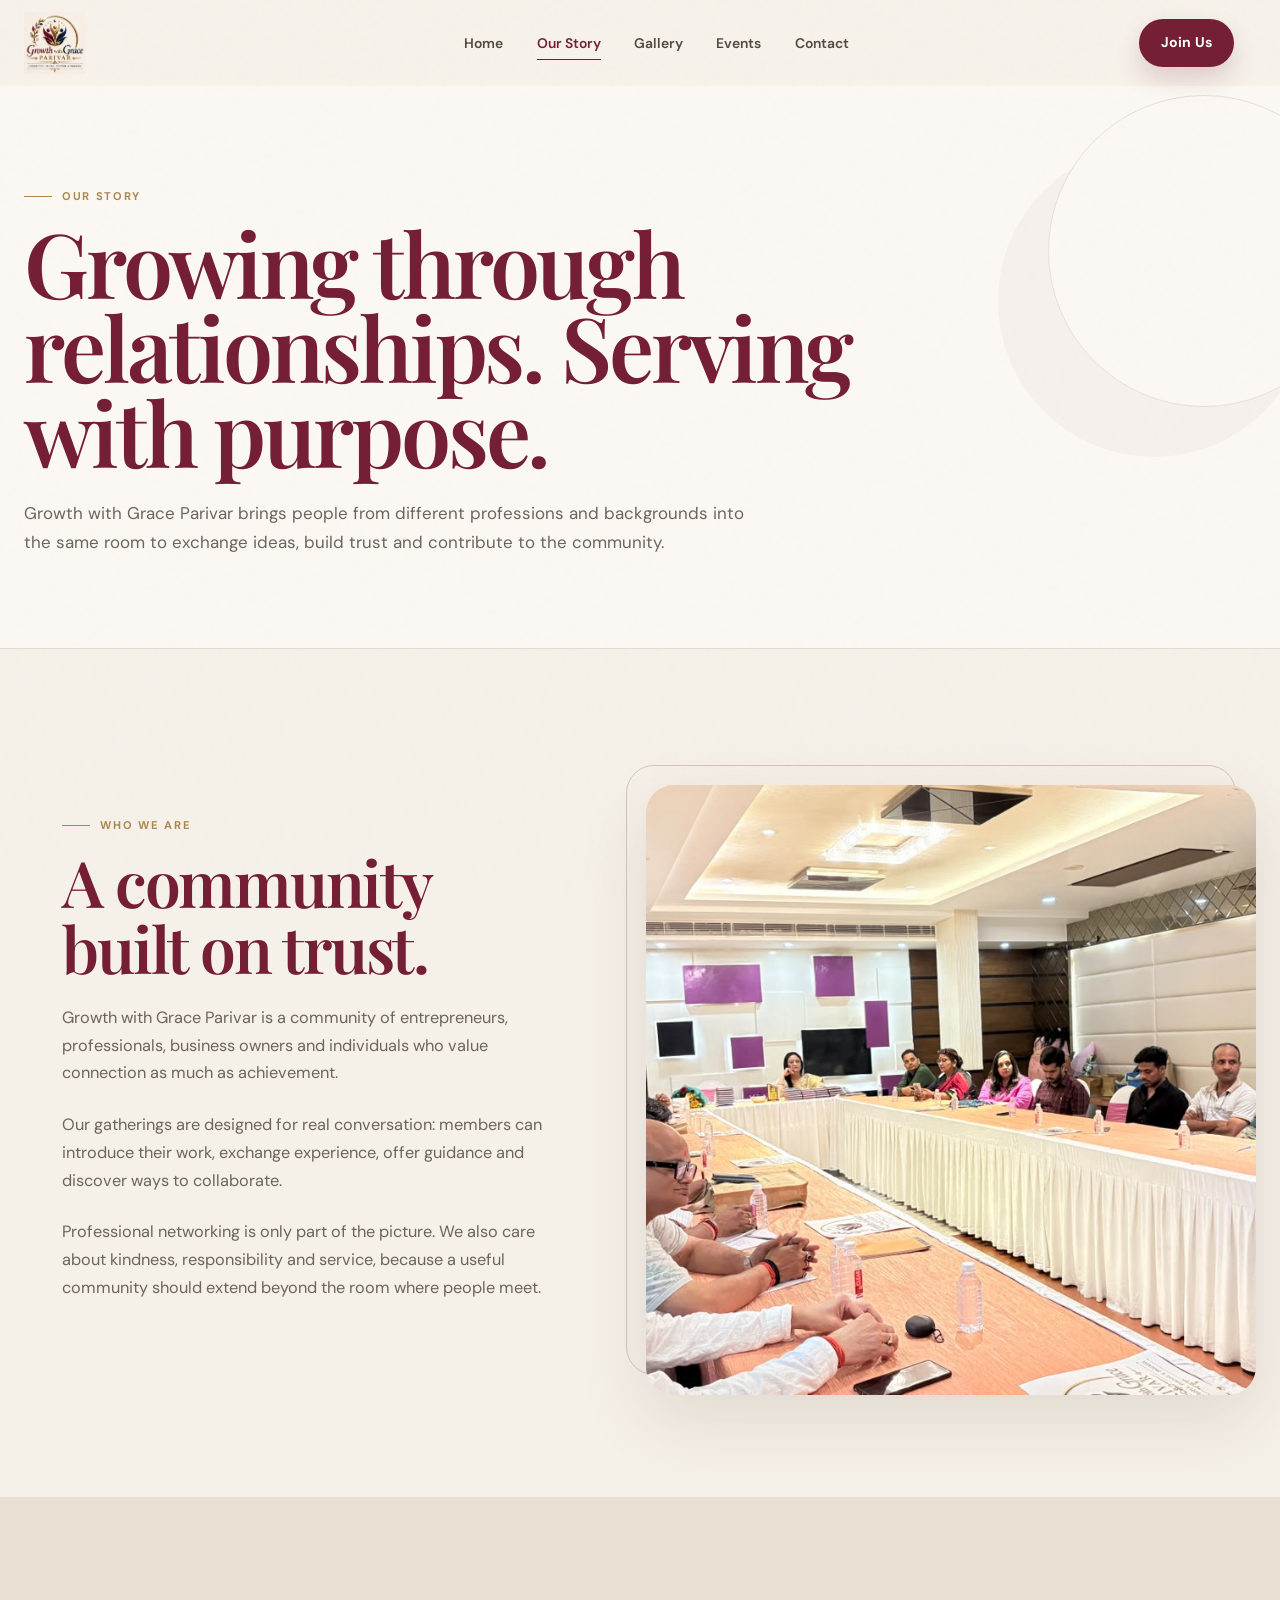
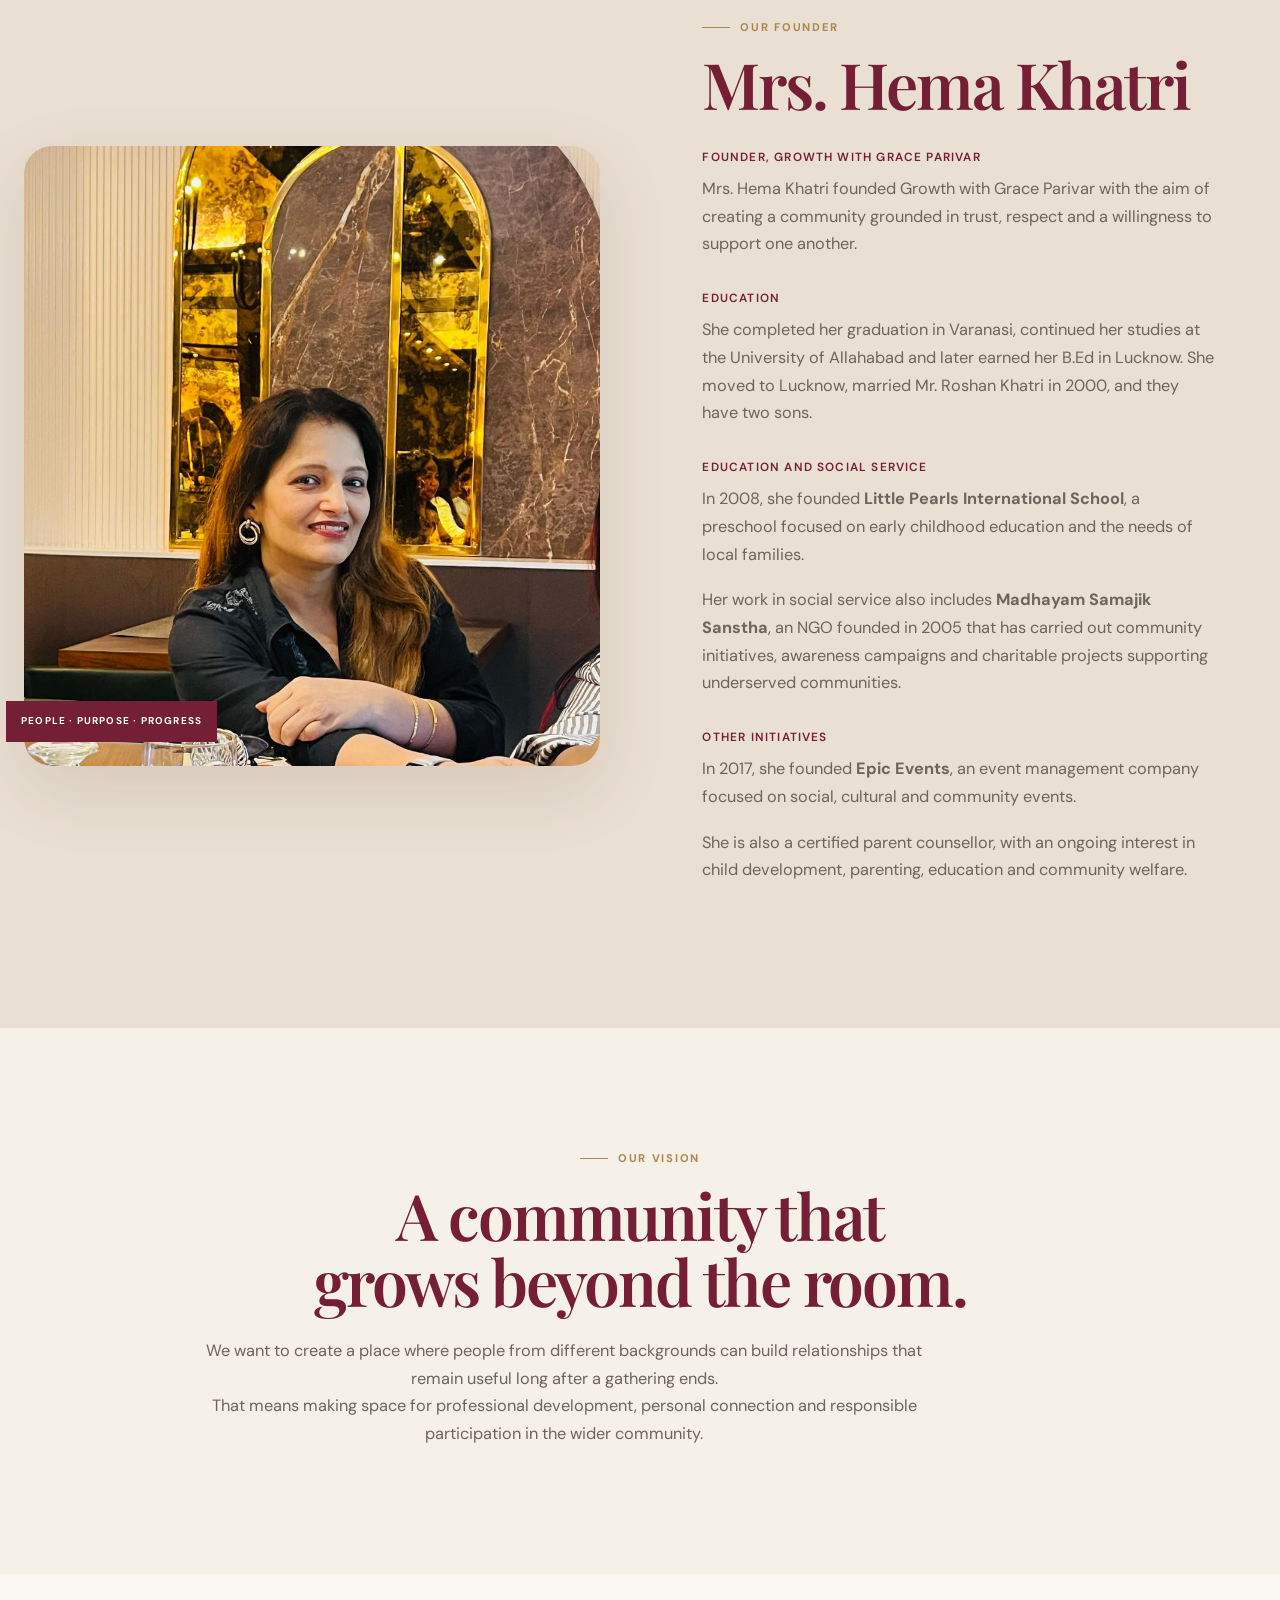
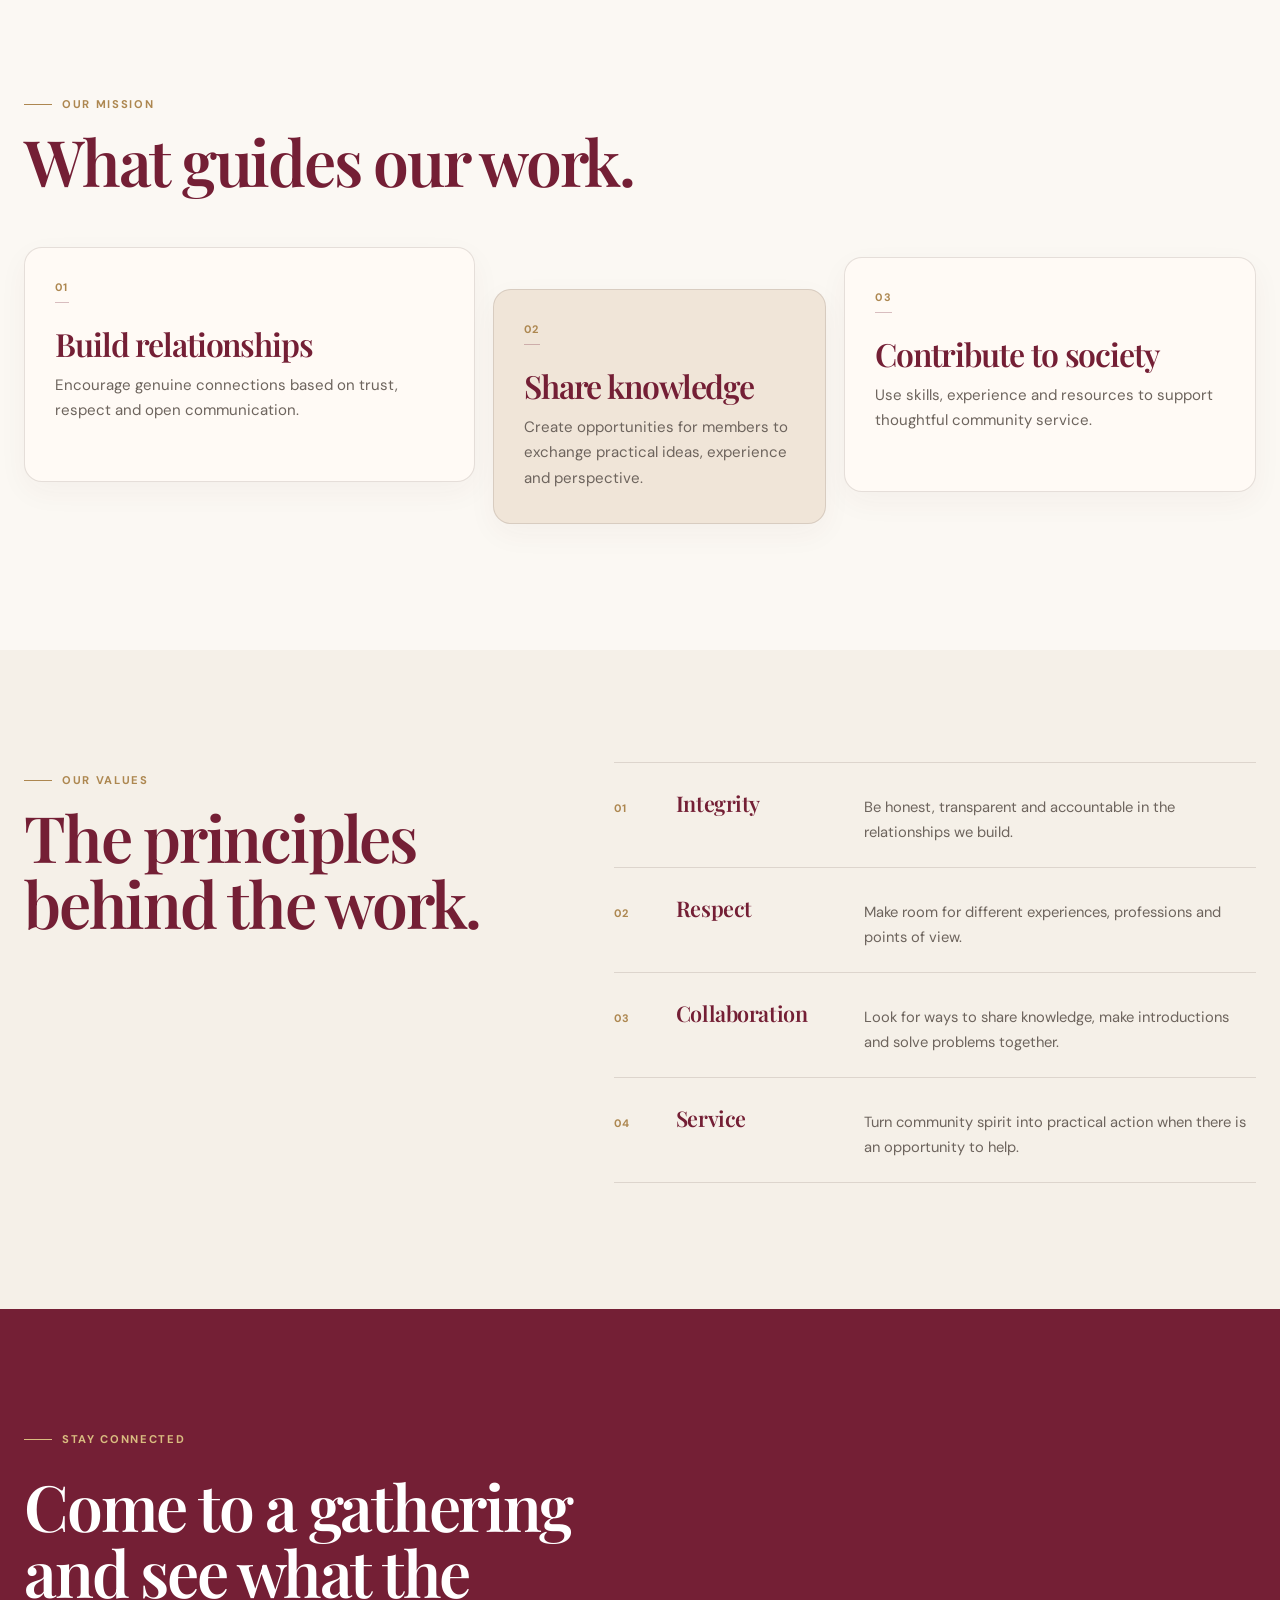
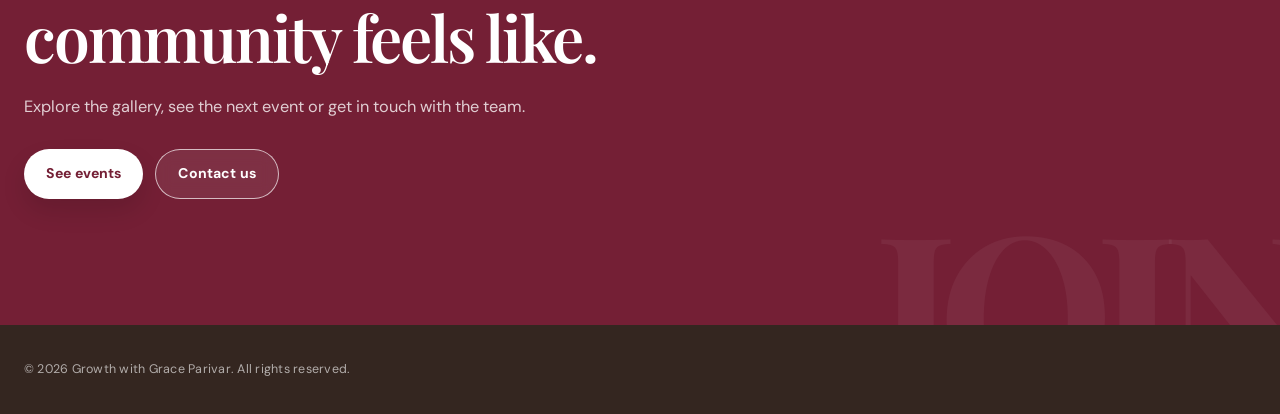
==== commit fbce0dd7: "Add files via upload" ====
--- a/about.html
+++ b/about.html
@@ -1,557 +1,73 @@
 <!DOCTYPE html>
 <html lang="en">
+<head>
+  <meta charset="UTF-8">
+  <meta name="viewport" content="width=device-width, initial-scale=1.0">
+  <meta name="description" content="The story, founder and guiding principles of Growth with Grace Parivar.">
+  <meta name="theme-color" content="#f5f0e8">
+  <meta property="og:title" content="Our Story | Growth with Grace Parivar">
+  <meta property="og:description" content="The people, experiences and values behind Growth with Grace Parivar.">
+  <meta property="og:image" content="images/founder2.jpg">
+  <title>Our Story | Growth with Grace Parivar</title>
+  <link rel="icon" href="favicon.svg" type="image/svg+xml">
+  <link rel="apple-touch-icon" href="images/logo.png">
+  <link rel="stylesheet" href="style.css">
+</head>
+<body>
+<header><div class="container navbar">
+  <a href="index.html" class="logo" aria-label="Growth with Grace home"><img src="images/logo.png" alt="Growth with Grace logo"></a>
+  <nav aria-label="Primary navigation"><ul><li><a href="index.html">Home</a></li><li><a href="about.html">Our Story</a></li><li><a href="gallery.html">Gallery</a></li><li><a href="events.html">Events</a></li><li><a href="contact.html">Contact</a></li></ul></nav>
+  <button class="menu-toggle" type="button" aria-label="Open navigation" aria-expanded="false"><span></span><span></span><span></span></button>
+  <a href="register.html" class="join-btn">Join Us</a>
+</div></header>
+<main id="main-content">
+<section class="page-header"><div class="container"><p class="section-tag">Our story</p><h1>Growing through relationships. Serving with purpose.</h1><p>Growth with Grace Parivar brings people from different professions and backgrounds into the same room to exchange ideas, build trust and contribute to the community.</p></div></section>
 
-<head>
+<section class="section"><div class="container welcome-grid">
+  <div class="welcome-text"><p class="section-tag">Who we are</p><h2>A community built on trust.</h2>
+    <p>Growth with Grace Parivar is a community of entrepreneurs, professionals, business owners and individuals who value connection as much as achievement.</p>
+    <p>Our gatherings are designed for real conversation: members can introduce their work, exchange experience, offer guidance and discover ways to collaborate.</p>
+    <p>Professional networking is only part of the picture. We also care about kindness, responsibility and service, because a useful community should extend beyond the room where people meet.</p>
+  </div>
+  <div class="welcome-image"><img src="images/sept5.jpg" alt="Growth with Grace Parivar community gathering" loading="lazy"></div>
+</div></section>
 
-    <meta charset="UTF-8">
-    <meta name="viewport" content="width=device-width, initial-scale=1.0">
+<section class="founder section"><div class="container founder-grid">
+  <div class="founder-image"><img src="images/founder2.jpg" alt="Mrs. Hema Khatri" loading="lazy"></div>
+  <div class="founder-content"><p class="section-tag">Our founder</p><h2>Mrs. Hema Khatri</h2><h3>Founder, Growth with Grace Parivar</h3>
+    <p>Mrs. Hema Khatri founded Growth with Grace Parivar with the aim of creating a community grounded in trust, respect and a willingness to support one another.</p>
+    <h3>Education</h3>
+    <p>She completed her graduation in Varanasi, continued her studies at the University of Allahabad and later earned her B.Ed in Lucknow. She moved to Lucknow, married Mr. Roshan Khatri in 2000, and they have two sons.</p>
+    <h3>Education and social service</h3>
+    <p>In 2008, she founded <strong>Little Pearls International School</strong>, a preschool focused on early childhood education and the needs of local families.</p>
+    <p>Her work in social service also includes <strong>Madhayam Samajik Sanstha</strong>, an NGO founded in 2005 that has carried out community initiatives, awareness campaigns and charitable projects supporting underserved communities.</p>
+    <h3>Other initiatives</h3>
+    <p>In 2017, she founded <strong>Epic Events</strong>, an event management company focused on social, cultural and community events.</p>
+    <p>She is also a certified parent counsellor, with an ongoing interest in child development, parenting, education and community welfare.</p>
+  </div>
+</div></section>
 
-    <title>Our Story | Growth with Grace</title>
+<section class="section"><div class="container center-block"><p class="section-tag">Our vision</p><h2>A community that grows beyond the room.</h2><p>We want to create a place where people from different backgrounds can build relationships that remain useful long after a gathering ends.</p><p>That means making space for professional development, personal connection and responsible participation in the wider community.</p></div></section>
 
-    <meta name="description"
-        content="Learn about the vision, values and purpose of Growth with Grace Parivar.">
+<section class="values section"><div class="container"><p class="section-tag">Our mission</p><h2>What guides our work.</h2><div class="value-grid">
+  <article class="value-card"><span class="icon" aria-hidden="true">01</span><h3>Build relationships</h3><p>Encourage genuine connections based on trust, respect and open communication.</p></article>
+  <article class="value-card"><span class="icon" aria-hidden="true">02</span><h3>Share knowledge</h3><p>Create opportunities for members to exchange practical ideas, experience and perspective.</p></article>
+  <article class="value-card"><span class="icon" aria-hidden="true">03</span><h3>Contribute to society</h3><p>Use skills, experience and resources to support thoughtful community service.</p></article>
+</div></div></section>
 
-    <link rel="stylesheet" href="style.css">
-    <link rel="icon" href="favicon.svg" type="image/svg+xml">
-    <link rel="apple-touch-icon" href="images/logo.png">
-    <meta name="theme-color" content="#f5f0e8">
+<section class="section"><div class="container principles-grid">
+  <div><p class="section-tag">Our values</p><h2>The principles behind the work.</h2></div>
+  <div class="principles-list">
+    <article><span>01</span><h3>Integrity</h3><p>Be honest, transparent and accountable in the relationships we build.</p></article>
+    <article><span>02</span><h3>Respect</h3><p>Make room for different experiences, professions and points of view.</p></article>
+    <article><span>03</span><h3>Collaboration</h3><p>Look for ways to share knowledge, make introductions and solve problems together.</p></article>
+    <article><span>04</span><h3>Service</h3><p>Turn community spirit into practical action when there is an opportunity to help.</p></article>
+  </div>
+</div></section>
 
-    <link rel="preconnect" href="https://fonts.googleapis.com">
-    <link rel="preconnect" href="https://fonts.gstatic.com" crossorigin>
-
-    <link href="https://fonts.googleapis.com/css2?family=DM+Sans:wght@400;500;600;700&family=Playfair+Display:wght@500;600;700&display=swap"
-        rel="stylesheet">
-
-</head>
-
-<body>
-
-<!-- ================= NAVIGATION ================= -->
-
-<header>
-
-    <div class="container navbar">
-
-        <a href="index.html" class="logo">
-            <img src="images/logo.png" alt="Growth with Grace Logo" loading="lazy">
-        </a>
-
-        <nav>
-
-            <ul>
-
-                <li><a href="index.html">Home</a></li>
-
-                <li><a href="about.html">Our Story</a></li>
-
-                <li><a href="gallery.html">Gallery</a></li>
-
-                <li><a href="events.html">Events</a></li>
-
-                <li><a href="contact.html">Contact</a></li>
-
-            </ul>
-
-        </nav>
-
-        <a href="register.html" class="join-btn">
-            Join Us
-        </a>
-
-    </div>
-
-</header>
-
-<!-- ================= PAGE HEADER ================= -->
-
-<section class="page-header">
-
-    <div class="container">
-
-        <p class="section-tag">
-
-            OUR STORY
-
-        </p>
-
-        <h1>
-
-            Growing Together.
-            <br>
-            Serving Together.
-
-        </h1>
-
-        <p>
-
-            Growth with Grace Parivar brings together people from different
-            professions and backgrounds who believe in building lasting
-            relationships, supporting one another and contributing positively
-            to the community. Our story is rooted in the simple belief that
-            meaningful connections create lasting value.
-
-        </p>
-
-    </div>
-
-</section>
-
-<!-- ================= WHO WE ARE ================= -->
-
-<section class="section">
-
-    <div class="container welcome-grid">
-
-        <div>
-
-            <p class="section-tag">
-
-                WHO WE ARE
-
-            </p>
-
-            <h2>
-
-                A Community Built on Trust
-
-            </h2>
-
-            <p>
-
-                Growth with Grace Parivar is a community where entrepreneurs,
-                professionals, business owners and individuals from different
-                walks of life come together with a shared purpose. While every
-                member brings a unique experience, we are united by common
-                values of respect, cooperation and mutual support.
-
-            </p>
-
-            <p>
-
-                We believe that genuine relationships are built over time
-                through regular interaction, shared experiences and a willingness
-                to help one another. By creating an environment where members
-                can exchange ideas, offer guidance and celebrate achievements,
-                we encourage growth that benefits both individuals and the
-                wider community.
-
-            </p>
-
-            <p>
-
-                Beyond professional networking, Growth with Grace Parivar
-                promotes a culture of kindness, responsibility and service.
-                Every gathering is an opportunity to strengthen connections,
-                learn from one another and contribute towards a positive and
-                supportive community.
-
-            </p>
-
-        </div>
-
-        <div>
-
-            <img src="images/sept5.jpg"
-                alt="Growth with Grace Community" loading="lazy">
-
-        </div>
-
-    </div>
-
-</section>
-
-<!-- ================= FOUNDER ================= -->
-
-<section class="founder section">
-
-    <div class="container founder-grid">
-
-        <div class="founder-image">
-
-            <img src="images/founder2.jpg"
-                alt="Mrs. Hema Khatri" loading="lazy">
-
-        </div>
-
-<div class="founder-content">
-
-    <p class="section-tag">
-
-        OUR FOUNDER
-
-    </p>
-
-    <h2>
-
-        Mrs. Hema Khatri
-
-    </h2>
-
-    <h3>
-
-        Founder, Growth with Grace Parivar
-
-    </h3>
-
-    <p>
-
-        Growth with Grace Parivar was founded by Mrs. Hema Khatri with the
-        vision of creating a community where people can build meaningful
-        relationships based on trust, respect and shared values. Her belief
-        has always been that lasting connections are formed when people come
-        together with openness, sincerity and a willingness to support one
-        another.
-
-    </p>
-
-    <h3>
-
-        Educational Background
-
-    </h3>
-
-    <p>
-
-        Mrs. Hema Khatri completed her graduation in Varanasi, then her under-graduation from the University of Allahabad, and later earned
-        her B.Ed in Lucknow. After moving to
-        Lucknow, she married Mr. Roshan Khatri in 2000, and together they have
-        two sons.
-
-    </p>
-
-    <h3>
-
-        Education & Social Service
-
-    </h3>
-
-    <p>
-
-        An educator and social worker at heart, she founded
-        <strong>Little Pearls International School</strong> in 2008, a
-        preschool that earned a reputation for quality early childhood
-        education and successfully served families for many years.
-
-    </p>
-
-    <p>
-
-        Her commitment to social service began even earlier with the
-        establishment of <strong>Madhayam Samajik Sanstha</strong>, an NGO
-        founded in 2005. Through numerous large-scale community initiatives,
-        awareness campaigns and charitable projects, the organisation has
-        supported underprivileged communities and <strong>impacted the lives of
-        thousands.</strong>
-
-    </p>
-
-    <h3>
-
-        Other Initiatives
-
-    </h3>
-
-    <p>
-
-        In 2017, she founded <strong>Epic Events</strong>, an event management
-        company that organises large-scale social, cultural and community
-        events, bringing together people from diverse backgrounds every year.
-
-    </p>
-
-    <p>
-
-        Mrs. Hema Khatri is also a certified parent counsellor, guiding
-        families on child development and parenting while continuing to promote
-        education, community welfare and social awareness through her various
-        initiatives.
-
-    </p>
-
-</div>
-    
-</div>     
-
-</section>
-<!-- ================= OUR VISION ================= -->
-
-<section class="section">
-
-    <div class="container">
-
-        <div class="center-block">
-
-            <p class="section-tag">
-
-                OUR VISION
-
-            </p>
-
-            <h2>
-
-                Looking Ahead
-
-            </h2>
-
-            <p>
-
-                Our vision is to build a community where people from different
-                professions and backgrounds come together with mutual respect,
-                shared values and a genuine willingness to support one another.
-                We aim to create an environment where meaningful relationships
-                encourage personal development, professional growth and a
-                stronger sense of social responsibility.
-
-            </p>
-
-            <p>
-
-                We believe that lasting communities are built through trust,
-                consistency and collaboration. By bringing people together and
-                encouraging open communication, we hope to create opportunities
-                that benefit not only our members but also the communities they
-                serve.
-
-            </p>
-
-        </div>
-
-    </div>
-
-</section>
-
-<!-- ================= OUR MISSION ================= -->
-
-<section class="values section">
-
-    <div class="container">
-
-        <p class="section-tag">
-
-            OUR MISSION
-
-        </p>
-
-        <h2>
-
-            What Guides Our Work
-
-        </h2>
-
-        <div class="value-grid">
-
-            <div class="value-card">
-
-                <h3>
-
-                    Build Relationships
-
-                </h3>
-
-                <p>
-
-                    Encourage genuine connections based on trust, respect and
-                    open communication. We believe strong relationships create
-                    the foundation for lasting personal and professional growth.
-
-                </p>
-
-            </div>
-
-            <div class="value-card">
-
-                <h3>
-
-                    Share Knowledge
-
-                </h3>
-
-                <p>
-
-                    Create opportunities for members to exchange ideas,
-                    experiences and practical knowledge. Learning from one
-                    another helps every member grow with confidence and purpose.
-
-                </p>
-
-            </div>
-
-            <div class="value-card">
-
-                <h3>
-
-                    Contribute to Society
-
-                </h3>
-
-                <p>
-
-                    Encourage members to use their skills, experience and
-                    resources to make a positive contribution to the community
-                    through service, cooperation and responsible leadership.
-
-                </p>
-
-            </div>
-
-        </div>
-
-    </div>
-
-</section>
-
-<!-- ================= CORE VALUES ================= -->
-
-<section class="section">
-
-    <div class="container">
-
-        <p class="section-tag">
-
-            OUR VALUES
-
-        </p>
-
-        <h2>
-
-            The Principles That Guide Us
-
-        </h2>
-
-        <div class="center-block">
-
-            <p>
-
-                <strong>Integrity</strong><br>
-
-                We believe that honesty, transparency and accountability are
-                essential to building relationships that last.
-
-            </p>
-
-            <br>
-
-            <p>
-
-                <strong>Respect</strong><br>
-
-                Every member deserves to be heard, valued and treated with
-                courtesy, regardless of their profession, experience or
-                background.
-
-            </p>
-
-            <br>
-
-            <p>
-
-                <strong>Collaboration</strong><br>
-
-                We encourage members to work together, exchange ideas and
-                support one another for mutual benefit rather than individual
-                success alone.
-
-            </p>
-
-            <br>
-
-            <p>
-
-                <strong>Continuous Learning</strong><br>
-
-                Growth comes through curiosity, experience and the willingness
-                to learn from others. We encourage members to keep developing
-                both personally and professionally.
-
-            </p>
-
-            <br>
-
-            <p>
-
-                <strong>Service</strong><br>
-
-                We believe every community becomes stronger when individuals are
-                willing to contribute their time, knowledge and experience for
-                the benefit of others.
-
-            </p>
-
-            <br>
-
-            <p>
-
-                <strong>Responsibility</strong><br>
-
-                Every member represents the values of Growth with Grace
-                Parivar. We encourage responsible actions, ethical conduct and
-                consideration for the wider community.
-
-            </p>
-
-        </div>
-
-    </div>
-
-</section>
-<!-- ================= CLOSING SECTION ================= -->
-
-<section class="join section">
-
-    <div class="container">
-
-        <p class="section-tag">
-
-            JOIN OUR COMMUNITY
-
-        </p>
-
-        <h2>
-
-            Be Part of Growth with Grace Parivar
-
-        </h2>
-
-        <p>
-
-            Growth with Grace Parivar is built on the belief that meaningful
-            relationships, shared experiences and mutual support can create
-            lasting value for individuals and the wider community. We welcome
-            those who wish to connect with others, contribute positively and
-            grow together with sincerity and purpose.
-
-        </p>
-
-        <p>
-
-            Whether you are looking to build relationships, exchange ideas or
-            become part of a supportive community, we invite you to join us and
-            take part in the journey ahead.
-
-        </p>
-
-    </div>
-
-</section>
-
-<!-- ================= FOOTER ================= -->
-
-<footer>
-
-    <div class="container">
-
-        <p>
-
-            © 2026 Growth with Grace • All Rights Reserved
-
-        </p>
-
-    </div>
-
-</footer>
-
+<section class="join section"><div class="container"><p class="section-tag">Stay connected</p><h2>Come to a gathering and see what the community feels like.</h2><p>Explore the gallery, see the next event or get in touch with the team.</p><div class="hero-buttons"><a href="events.html" class="primary-btn">See events</a><a href="contact.html" class="secondary-btn">Contact us</a></div></div></section>
+</main>
+<footer><div class="container"><p>© 2026 Growth with Grace Parivar. All rights reserved.</p></div></footer>
 <script src="script.js"></script>
-
 </body>
-
-</html>+</html>
--- a/style.css
+++ b/style.css
@@ -1,14 +1,14 @@
 @import url('https://fonts.googleapis.com/css2?family=DM+Sans:wght@400;500;600;700&family=Playfair+Display:wght@500;600;700&display=swap');
 
 :root {
-  --ink: #27221f;
-  --muted: #6f665f;
+  --ink: #29231f;
+  --muted: #6d645d;
   --cream: #f5f0e8;
   --paper: #fbf8f3;
-  --paper-2: #eee5d8;
+  --sand: #e9dfd2;
   --wine: #741f35;
   --wine-deep: #551528;
-  --gold: #b18a50;
+  --gold: #ad8750;
   --line: rgba(72, 52, 42, .14);
   --shadow: 0 24px 70px rgba(83, 52, 36, .12);
   --shadow-soft: 0 12px 35px rgba(83, 52, 36, .09);
@@ -20,29 +20,15 @@
 
 * { margin: 0; padding: 0; box-sizing: border-box; }
 html { scroll-behavior: smooth; }
-body {
-  font-family: 'DM Sans', sans-serif;
-  color: var(--ink);
-  background: var(--cream);
-  line-height: 1.7;
-  overflow-x: hidden;
-}
-body::before {
-  content: '';
-  position: fixed;
-  inset: 0;
-  pointer-events: none;
-  z-index: 1000;
-  opacity: .035;
-  background-image: url("data:image/svg+xml,%3Csvg viewBox='0 0 180 180' xmlns='http://www.w3.org/2000/svg'%3E%3Cfilter id='n'%3E%3CfeTurbulence type='fractalNoise' baseFrequency='.8' numOctaves='4' stitchTiles='stitch'/%3E%3C/filter%3E%3Crect width='100%25' height='100%25' filter='url(%23n)' opacity='.35'/%3E%3C/svg%3E");
-}
+body { font-family: 'DM Sans', sans-serif; color: var(--ink); background: var(--cream); line-height: 1.7; overflow-x: hidden; }
+body::before { content: ''; position: fixed; inset: 0; pointer-events: none; z-index: 1000; opacity: .028; background-image: url("data:image/svg+xml,%3Csvg viewBox='0 0 180 180' xmlns='http://www.w3.org/2000/svg'%3E%3Cfilter id='n'%3E%3CfeTurbulence type='fractalNoise' baseFrequency='.8' numOctaves='4' stitchTiles='stitch'/%3E%3C/filter%3E%3Crect width='100%25' height='100%25' filter='url(%23n)' opacity='.35'/%3E%3C/svg%3E"); }
 img { display: block; max-width: 100%; }
 a { color: inherit; text-decoration: none; }
 ul { list-style: none; }
 button, a { -webkit-tap-highlight-color: transparent; }
-:focus-visible { outline: 3px solid rgba(177, 138, 80, .72); outline-offset: 4px; }
-
+:focus-visible { outline: 3px solid rgba(173, 135, 80, .75); outline-offset: 4px; }
 .container { width: min(var(--container), calc(100% - 48px)); margin-inline: auto; }
+main { overflow: clip; }
 .section { padding: 112px 0 126px; position: relative; }
 section { scroll-margin-top: 110px; }
 
@@ -51,229 +37,162 @@
 p { max-width: 68ch; }
 section h2 { color: var(--wine); font-size: clamp(2.5rem, 5vw, 4.25rem); line-height: 1.02; margin-bottom: 24px; }
 section p { font-size: 1.02rem; color: var(--muted); }
-.section-tag {
-  display: inline-flex;
-  align-items: center;
-  gap: 10px;
-  color: var(--gold);
-  font-size: .72rem;
-  line-height: 1;
-  letter-spacing: .16em;
-  font-weight: 700;
-  margin-bottom: 18px;
-  text-transform: uppercase;
-}
+.section-tag { display: inline-flex; align-items: center; gap: 10px; color: var(--gold); font-size: .7rem; line-height: 1; letter-spacing: .15em; font-weight: 700; margin-bottom: 18px; text-transform: uppercase; }
 .section-tag::before { content: ''; width: 28px; height: 1px; background: currentColor; }
 
-/* Header */
-header {
-  position: fixed;
-  inset: 0 0 auto;
-  height: var(--header-h);
-  z-index: 900;
-  background: rgba(245, 240, 232, .82);
-  backdrop-filter: blur(18px);
-  -webkit-backdrop-filter: blur(18px);
-  border-bottom: 1px solid transparent;
-  transition: background .25s ease, box-shadow .25s ease, border-color .25s ease;
-}
-header.scrolled {
-  background: rgba(251, 248, 243, .94);
-  border-color: var(--line);
-  box-shadow: 0 10px 35px rgba(66, 45, 34, .08);
-}
-.navbar { height: 100%; display: grid; grid-template-columns: 150px 1fr auto; align-items: center; gap: 28px; }
+/* Navigation */
+header { position: fixed; inset: 0 0 auto; height: var(--header-h); z-index: 900; background: rgba(245, 240, 232, .84); backdrop-filter: blur(18px); -webkit-backdrop-filter: blur(18px); border-bottom: 1px solid transparent; transition: background .25s ease, box-shadow .25s ease, border-color .25s ease; }
+header.scrolled { background: rgba(251, 248, 243, .95); border-color: var(--line); box-shadow: 0 10px 35px rgba(66, 45, 34, .08); }
+.navbar { height: 100%; display: grid; grid-template-columns: 150px 1fr auto auto; align-items: center; gap: 22px; }
 .logo { display: inline-flex; align-items: center; width: fit-content; }
 .logo img { width: auto; height: 62px; object-fit: contain; }
 nav ul { display: flex; justify-content: center; align-items: center; gap: clamp(18px, 2.6vw, 38px); }
-nav a {
-  position: relative;
-  color: #514941;
-  font-size: .87rem;
-  font-weight: 600;
-  transition: color .22s ease;
-}
-nav a::after {
-  content: '';
-  position: absolute;
-  left: 0; right: 100%; bottom: -8px;
-  height: 1px;
-  background: var(--wine);
-  transition: right .25s ease;
-}
+nav a { position: relative; color: #514941; font-size: .87rem; font-weight: 600; transition: color .22s ease; }
+nav a::after { content: ''; position: absolute; left: 0; right: 100%; bottom: -8px; height: 1px; background: var(--wine); transition: right .25s ease; }
 nav a:hover, nav a.active { color: var(--wine); }
 nav a:hover::after, nav a.active::after { right: 0; }
-.join-btn, .primary-btn, .secondary-btn {
-  display: inline-flex;
-  align-items: center;
-  justify-content: center;
-  min-height: 48px;
-  padding: 12px 22px;
-  border-radius: 999px;
-  font-size: .88rem;
-  font-weight: 700;
-  letter-spacing: .01em;
-  transition: transform .25s cubic-bezier(.2,.8,.2,1), background .25s ease, color .25s ease, box-shadow .25s ease;
-}
+.join-btn, .primary-btn, .secondary-btn { display: inline-flex; align-items: center; justify-content: center; min-height: 48px; padding: 12px 22px; border-radius: 999px; font-size: .88rem; font-weight: 700; letter-spacing: .01em; transition: transform .25s cubic-bezier(.2,.8,.2,1), background .25s ease, color .25s ease, box-shadow .25s ease, border-color .25s ease; }
 .join-btn, .primary-btn { color: #fff; background: var(--wine); box-shadow: 0 12px 25px rgba(116,31,53,.18); }
 .join-btn:hover, .primary-btn:hover { transform: translateY(-2px); background: var(--wine-deep); box-shadow: 0 16px 32px rgba(116,31,53,.23); }
 .join-btn:active, .primary-btn:active, .secondary-btn:active { transform: translateY(1px) scale(.985); }
-.secondary-btn { border: 1px solid rgba(255,255,255,.65); color: #fff; background: rgba(255,255,255,.08); backdrop-filter: blur(8px); }
+.secondary-btn { border: 1px solid rgba(255,255,255,.68); color: #fff; background: rgba(255,255,255,.08); backdrop-filter: blur(8px); }
 .secondary-btn:hover { background: #fff; color: var(--wine); border-color: #fff; }
 .menu-toggle { display: none; width: 44px; height: 44px; border: 1px solid var(--line); border-radius: 50%; background: var(--paper); color: var(--ink); cursor: pointer; }
-.menu-toggle span, .menu-toggle::before, .menu-toggle::after { content: ''; display: block; width: 18px; height: 1.5px; background: currentColor; margin: 4px auto; transition: transform .2s ease; }
+.menu-toggle span { display: block; width: 18px; height: 1.5px; background: currentColor; margin: 4px auto; transition: transform .2s ease; }
+.menu-toggle[aria-expanded="true"] span:nth-child(1) { transform: translateY(5.5px) rotate(45deg); }
+.menu-toggle[aria-expanded="true"] span:nth-child(2) { opacity: 0; }
+.menu-toggle[aria-expanded="true"] span:nth-child(3) { transform: translateY(-5.5px) rotate(-45deg); }
 
 /* Hero */
-.hero {
-  min-height: max(720px, 100dvh);
-  position: relative;
-  display: grid;
-  align-items: end;
-  overflow: hidden;
-  padding: 150px 0 86px;
-  background: #35251f url('images/sept1.jpg') center/cover no-repeat;
-  isolation: isolate;
-}
-.hero::before {
-  content: '';
-  position: absolute; inset: 0;
-  z-index: -1;
-  background: linear-gradient(90deg, rgba(33,23,20,.86) 0%, rgba(33,23,20,.63) 43%, rgba(33,23,20,.16) 78%), linear-gradient(0deg, rgba(24,16,13,.52), transparent 55%);
-}
-.hero::after {
-  content: 'GWP';
-  position: absolute;
-  right: -10px; bottom: -44px;
-  font: 700 clamp(8rem, 18vw, 17rem)/1 'Playfair Display', serif;
-  color: rgba(255,255,255,.055);
-  letter-spacing: -.09em;
-  z-index: -1;
-}
-.hero-content { width: min(var(--container), calc(100% - 48px)); margin: auto; position: relative; color: #fff; }
-.hero-small { color: #e4c98f; font-size: .74rem; letter-spacing: .2em; font-weight: 700; text-transform: uppercase; margin-bottom: 20px; }
+.hero { min-height: max(720px, 100dvh); position: relative; display: grid; align-items: end; overflow: hidden; padding: 150px 0 86px; background: #35251f url('images/sept1.jpg') center/cover no-repeat; isolation: isolate; }
+.hero::before { content: ''; position: absolute; inset: 0; z-index: -1; background: linear-gradient(90deg, rgba(33,23,20,.86) 0%, rgba(33,23,20,.63) 43%, rgba(33,23,20,.16) 78%), linear-gradient(0deg, rgba(24,16,13,.56), transparent 55%); }
+.hero::after { content: 'GWP'; position: absolute; right: -10px; bottom: -44px; font: 700 clamp(8rem, 18vw, 17rem)/1 'Playfair Display', serif; color: rgba(255,255,255,.055); letter-spacing: -.09em; z-index: -1; }
+.hero-content { width: min(var(--container), calc(100% - 48px)); margin: auto; position: relative; color: #fff; animation: revealUp .75s cubic-bezier(.2,.8,.2,1) both; }
+.hero-small { color: #e4c98f; font-size: .72rem; letter-spacing: .18em; font-weight: 700; text-transform: uppercase; margin-bottom: 20px; }
 .hero h1 { max-width: 800px; font-size: clamp(4rem, 9vw, 8.4rem); line-height: .88; color: #fff; margin-bottom: 28px; }
 .hero-text { max-width: 620px; color: rgba(255,255,255,.84); font-size: clamp(1rem, 1.6vw, 1.18rem); line-height: 1.75; margin-bottom: 34px; }
 .hero-buttons { display: flex; gap: 12px; flex-wrap: wrap; }
 
-/* Editorial section rhythm */
+/* Content rhythm */
 .welcome { background: var(--paper); }
 .welcome-grid, .founder-grid { display: grid; grid-template-columns: minmax(0, .92fr) minmax(0, 1.08fr); gap: clamp(48px, 8vw, 120px); align-items: center; }
 .welcome-text { padding-left: clamp(0px, 3vw, 40px); }
-.welcome-text > p:not(.section-tag) { margin-bottom: 28px; }
+.welcome-text > p:not(.section-tag) { margin-bottom: 24px; }
+.welcome-text .primary-btn { margin-top: 4px; }
 .welcome-image { position: relative; transform: translateY(24px); }
 .welcome-image::before { content: ''; position: absolute; inset: -20px 20px 20px -20px; border: 1px solid rgba(116,31,53,.22); border-radius: var(--radius-lg); z-index: -1; }
 .welcome-image img, .founder-image img { width: 100%; height: min(610px, 58vw); object-fit: cover; border-radius: var(--radius-lg); box-shadow: var(--shadow); }
-.founder { background: var(--paper-2); }
+.founder { background: var(--sand); }
 .founder-grid { grid-template-columns: minmax(0, 1.02fr) minmax(0, .98fr); }
 .founder-image { position: relative; }
 .founder-image img { height: 620px; object-position: center top; }
-.founder-image::after { content: 'PEOPLE • PURPOSE • PROGRESS'; position: absolute; left: -18px; bottom: 24px; background: var(--wine); color: #fff; padding: 12px 15px; font-size: .63rem; letter-spacing: .14em; font-weight: 700; }
+.founder-image::after { content: 'PEOPLE · PURPOSE · PROGRESS'; position: absolute; left: -18px; bottom: 24px; background: var(--wine); color: #fff; padding: 12px 15px; font-size: .62rem; letter-spacing: .12em; font-weight: 700; }
 .founder-content { padding-right: clamp(0px, 3vw, 42px); }
 .founder-content p { margin-bottom: 18px; }
-.founder-content h3 { font-family: 'DM Sans', sans-serif; font-size: .76rem; letter-spacing: .11em; text-transform: uppercase; color: var(--wine); margin: 30px 0 8px; }
+.founder-content h3 { font-family: 'DM Sans', sans-serif; font-size: .74rem; letter-spacing: .1em; text-transform: uppercase; color: var(--wine); margin: 30px 0 8px; }
 
 .values { background: var(--paper); }
 .values > .container > h2 { max-width: 760px; }
 .value-grid { margin-top: 54px; display: grid; grid-template-columns: 1.15fr .85fr 1.05fr; gap: 18px; align-items: start; }
-.value-card {
-  position: relative;
-  min-height: 235px;
-  padding: 34px 30px 32px;
-  background: #fffaf5;
-  border: 1px solid var(--line);
-  border-radius: var(--radius-md);
-  box-shadow: 0 10px 30px rgba(82, 56, 41, .045);
-  transition: transform .3s cubic-bezier(.2,.8,.2,1), box-shadow .3s ease, background .3s ease;
-}
+.value-card { position: relative; min-height: 235px; padding: 34px 30px 32px; background: #fffaf5; border: 1px solid var(--line); border-radius: var(--radius-md); box-shadow: 0 10px 30px rgba(82, 56, 41, .045); transition: transform .3s cubic-bezier(.2,.8,.2,1), box-shadow .3s ease, background .3s ease; display: flex; flex-direction: column; }
 .value-card:nth-child(2) { margin-top: 42px; background: #f0e5d8; }
 .value-card:nth-child(3) { margin-top: 10px; }
 .value-card:hover { transform: translateY(-7px); box-shadow: var(--shadow-soft); }
-.value-card .icon { font-size: 1.6rem; line-height: 1; margin-bottom: 28px; filter: saturate(.7); }
+.value-card .icon { display: inline-block; width: fit-content; padding-bottom: 9px; margin-bottom: 24px; border-bottom: 1px solid rgba(116,31,53,.28); color: var(--gold); font-size: .68rem; line-height: 1; letter-spacing: .12em; font-weight: 700; font-variant-numeric: tabular-nums; }
 .value-card h3 { color: var(--wine); font-size: 2rem; line-height: 1.05; margin-bottom: 12px; }
 .value-card p { font-size: .94rem; }
-
+.value-card .primary-btn { margin-top: auto; align-self: flex-start; }
+.card-kicker, .meta-label { display: block; color: var(--gold); font-size: .67rem; line-height: 1.2; letter-spacing: .12em; font-weight: 700; text-transform: uppercase; margin-bottom: 16px; }
 .events-preview { background: #e9ded0; }
 .events-preview .value-card { background: rgba(255,250,245,.78); }
 .events-preview .value-card:nth-child(2) { background: rgba(116,31,53,.96); }
-.events-preview .value-card:nth-child(2) h3, .events-preview .value-card:nth-child(2) p { color: #fff; }
-.events-preview .value-card:nth-child(2) .icon { filter: grayscale(1) brightness(0) invert(1); }
+.events-preview .value-card:nth-child(2) h3, .events-preview .value-card:nth-child(2) p, .events-preview .value-card:nth-child(2) .card-kicker { color: #fff; }
+.events-preview .value-card:nth-child(2) .card-kicker { color: #e2c998; }
+
 .join { background: var(--wine); color: #fff; overflow: hidden; }
 .join::after { content: 'JOIN'; position: absolute; right: -25px; bottom: -70px; font: 700 14rem/.8 'Playfair Display', serif; color: rgba(255,255,255,.05); letter-spacing: -.08em; }
 .join .container { position: relative; z-index: 1; }
 .join .section-tag { color: #d9bd80; }
 .join h2 { color: #fff; max-width: 760px; }
 .join p { color: rgba(255,255,255,.78); max-width: 680px; margin-bottom: 28px; }
-
-/* Interior page headers */
+.join .primary-btn { background: #fff; color: var(--wine); box-shadow: 0 12px 25px rgba(0,0,0,.12); }
+.join .primary-btn:hover { background: #f6efe4; color: var(--wine-deep); }
+
+/* Interior headers */
 .page-header { padding: 178px 0 92px; background: var(--paper); position: relative; overflow: hidden; border-bottom: 1px solid var(--line); }
 .page-header::after { content: ''; position: absolute; right: -80px; top: 95px; width: 310px; height: 310px; border: 1px solid rgba(116,31,53,.13); border-radius: 50%; box-shadow: -50px 50px 0 rgba(116,31,53,.035); }
 .page-header .container { position: relative; z-index: 1; }
-.page-header h1 { max-width: 880px; color: var(--wine); font-size: clamp(3.6rem, 7vw, 7rem); line-height: .94; margin-bottom: 26px; }
+.page-header h1 { max-width: 940px; color: var(--wine); font-size: clamp(3.6rem, 7vw, 7rem); line-height: .94; margin-bottom: 26px; }
 .page-header p:not(.section-tag) { max-width: 720px; font-size: 1.06rem; }
 
 /* Gallery */
+.gallery-heading { max-width: 700px; }
 .gallery-grid { columns: 3 260px; column-gap: 16px; margin-top: 42px; }
 .gallery-grid img { width: 100%; height: auto; margin: 0 0 16px; break-inside: avoid; border-radius: 12px; cursor: zoom-in; transition: transform .35s ease, filter .35s ease; }
 .gallery-grid img:hover { transform: translateY(-3px); filter: saturate(.88); }
-.section > .container > div[style*='margin-top'] { margin-top: 64px !important; }
-.section > .container > div[style*='margin-top'] h3 { color: var(--wine) !important; font-size: 2rem !important; margin-bottom: 8px !important; }
+.gallery-month { margin-top: 68px; }
+.gallery-month h3 { color: var(--wine); margin-bottom: 8px; font-size: 2rem; }
+
+/* Principles */
+.principles-grid { display: grid; grid-template-columns: .85fr 1.15fr; gap: clamp(50px, 9vw, 130px); align-items: start; }
+.principles-list { border-top: 1px solid var(--line); }
+.principles-list article { display: grid; grid-template-columns: 44px 170px 1fr; gap: 18px; align-items: baseline; padding: 22px 0; border-bottom: 1px solid var(--line); }
+.principles-list span { color: var(--gold); font-size: .68rem; letter-spacing: .1em; font-weight: 700; }
+.principles-list h3 { color: var(--wine); font-size: 1.35rem; letter-spacing: -.02em; }
+.principles-list p { font-size: .92rem; }
 
 /* Events */
-.event-card {
-  max-width: 920px;
-  padding: 34px;
-  margin: 34px 0 0 auto;
-  background: #fffaf5;
-  border: 1px solid var(--line);
-  border-radius: var(--radius-lg);
-  box-shadow: var(--shadow-soft);
-  display: grid;
-  grid-template-columns: repeat(3, 1fr);
-  gap: 1px;
-  overflow: hidden;
-}
-.event-card > h3 { font-family: 'DM Sans', sans-serif; font-size: .78rem; text-transform: uppercase; letter-spacing: .12em; color: var(--gold); }
-.countdown-box { margin-top: 30px; display: grid; grid-template-columns: repeat(4, minmax(0, 1fr)); gap: 10px; }
+.event-card { max-width: 920px; padding: 34px; margin: 34px 0 0 auto; background: #fffaf5; border: 1px solid var(--line); border-radius: var(--radius-lg); box-shadow: var(--shadow-soft); display: grid; grid-template-columns: repeat(3, 1fr); gap: 1px; overflow: hidden; }
+.event-meta { padding: 4px 24px 28px; border-right: 1px solid var(--line); }
+.event-meta:nth-child(3) { border-right: 0; }
+.event-meta p { color: var(--ink); font-size: 1rem; }
+.countdown-wrap { grid-column: 1 / -1; }
+.countdown-box { margin-top: 12px; display: grid; grid-template-columns: repeat(4, minmax(0, 1fr)); gap: 10px; }
 .countdown-unit { padding: 22px 12px; text-align: center; background: var(--wine); color: #fff; border-radius: 14px; }
 .countdown-unit span { display: block; font: 600 2.5rem/1 'DM Sans', sans-serif; font-variant-numeric: tabular-nums; }
 .countdown-unit p { color: rgba(255,255,255,.68); font-size: .68rem; letter-spacing: .1em; text-transform: uppercase; margin-top: 8px; }
-
-/* Contact / register */
+.event-copy { grid-column: 1 / -1; padding-top: 28px; display: flex; align-items: center; justify-content: space-between; gap: 30px; }
+.event-copy p { max-width: 610px; }
+.countdown-ended { color: var(--wine) !important; font-weight: 700; }
+
+/* Contact and registration */
 .contact-grid { display: grid; grid-template-columns: 1.2fr .9fr .9fr; gap: 16px; align-items: stretch; }
 .contact-card { min-height: 250px; padding: 32px; background: #fffaf5; border: 1px solid var(--line); border-radius: var(--radius-md); display: flex; flex-direction: column; justify-content: flex-end; transition: transform .3s ease, box-shadow .3s ease; }
 .contact-card:nth-child(2) { margin-top: 38px; }
 .contact-card:hover { transform: translateY(-6px); box-shadow: var(--shadow-soft); }
-.contact-icon { font-size: 1.4rem; margin-bottom: auto; filter: saturate(.65); }
+.contact-index { align-self: flex-start; margin-bottom: auto; padding-bottom: 9px; border-bottom: 1px solid rgba(116,31,53,.28); color: var(--gold); font-size: .68rem; letter-spacing: .12em; font-weight: 700; }
 .contact-card h3 { color: var(--wine); font-size: 1.8rem; margin-bottom: 8px; }
-.copy-text { cursor: copy; overflow-wrap: anywhere; }
+.copy-text { cursor: copy; overflow-wrap: anywhere; color: var(--ink); font-size: .98rem; }
+.copy-text:hover { color: var(--wine); }
 .register-box { max-width: 920px; padding: clamp(38px, 7vw, 74px); background: #fffaf5; border: 1px solid var(--line); border-radius: var(--radius-lg); box-shadow: var(--shadow); }
 .register-box h2 { margin-bottom: 16px; }
 .register-box .primary-btn { margin: 28px 0 12px; }
 .register-note { font-size: .88rem; }
 
 /* Footer */
-footer { background: #342620; color: #fff; padding: 34px 0; margin-top: 0; }
+footer { background: #342620; color: #fff; padding: 34px 0; }
 footer p { color: rgba(255,255,255,.62); font-size: .78rem; letter-spacing: .02em; }
 
-/* Lightbox */
+/* Lightbox and utilities */
 .lightbox-overlay { position: fixed; inset: 0; z-index: 1200; display: flex; align-items: center; justify-content: center; padding: 50px; background: rgba(25,16,13,.93); opacity: 0; visibility: hidden; transition: opacity .25s ease, visibility .25s ease; }
 .lightbox-overlay.active { opacity: 1; visibility: visible; }
 .lightbox-img { max-width: min(92vw, 1200px); max-height: 86vh; object-fit: contain; border-radius: 8px; box-shadow: 0 25px 90px rgba(0,0,0,.35); }
-.lightbox-close, .lightbox-arrow { position: absolute; color: #fff; cursor: pointer; user-select: none; transition: transform .2s ease, color .2s ease; }
+.lightbox-close, .lightbox-arrow { position: absolute; color: #fff; background: transparent; border: 0; cursor: pointer; user-select: none; transition: transform .2s ease, color .2s ease; }
 .lightbox-close { top: 18px; right: 28px; font-size: 2.2rem; font-weight: 300; }
 .lightbox-arrow { top: 50%; transform: translateY(-50%); font-size: 2.2rem; padding: 18px; }
-.lightbox-arrow:hover { color: #d9bd80; }
+.lightbox-close:hover, .lightbox-arrow:hover { color: #d9bd80; }
 .lightbox-prev { left: 18px; }
 .lightbox-next { right: 18px; }
 .lightbox-counter { position: absolute; bottom: 18px; left: 50%; transform: translateX(-50%); color: rgba(255,255,255,.7); font-size: .75rem; letter-spacing: .12em; }
-.back-to-top { position: fixed; right: 22px; bottom: 22px; z-index: 800; width: 44px; height: 44px; border-radius: 50%; background: var(--wine); color: #fff; display: grid; place-items: center; cursor: pointer; opacity: 0; visibility: hidden; transform: translateY(8px); transition: .25s ease; box-shadow: var(--shadow-soft); }
+.back-to-top { position: fixed; right: 22px; bottom: 22px; z-index: 800; width: 44px; height: 44px; border: 0; border-radius: 50%; background: var(--wine); color: #fff; display: grid; place-items: center; cursor: pointer; opacity: 0; visibility: hidden; transform: translateY(8px); transition: .25s ease; box-shadow: var(--shadow-soft); }
 .back-to-top.show { opacity: 1; visibility: visible; transform: translateY(0); }
 .copy-toast { position: fixed; left: 50%; bottom: 28px; z-index: 1300; transform: translate(-50%, 12px); padding: 9px 14px; border-radius: 999px; background: var(--ink); color: #fff; font-size: .78rem; opacity: 0; visibility: hidden; transition: .2s ease; }
 .copy-toast.show { opacity: 1; visibility: visible; transform: translate(-50%, 0); }
-
-/* Motion */
+.center-block { max-width: 900px; margin-inline: auto; text-align: center; }
+.center-copy { max-width: 700px; margin: 20px auto 40px; }
+.center-cta { text-align: center; margin-top: 45px; }
+
 @keyframes revealUp { from { opacity: 0; transform: translateY(24px); } to { opacity: 1; transform: translateY(0); } }
-.hero-content { animation: revealUp .75s cubic-bezier(.2,.8,.2,1) both; }
 @media (prefers-reduced-motion: reduce) { *, *::before, *::after { scroll-behavior: auto !important; animation: none !important; transition-duration: .01ms !important; } }
 
 @media (max-width: 960px) {
@@ -291,6 +210,7 @@
   .contact-grid { grid-template-columns: 1fr 1fr; }
   .contact-card:nth-child(2) { margin-top: 30px; }
   .contact-card:nth-child(3) { grid-column: 1 / -1; margin: 0 18%; }
+  .principles-grid { grid-template-columns: 1fr; }
 }
 
 @media (max-width: 700px) {
@@ -317,9 +237,14 @@
   .page-header { padding: 138px 0 70px; }
   .page-header h1 { font-size: clamp(3.4rem, 16vw, 5.4rem); }
   .event-card { grid-template-columns: 1fr; padding: 26px; margin-top: 24px; }
+  .event-meta { border-right: 0; border-bottom: 1px solid var(--line); padding: 4px 0 20px; margin-bottom: 20px; }
+  .event-meta:nth-child(3) { border-bottom: 0; margin-bottom: 0; }
+  .event-copy { align-items: flex-start; flex-direction: column; }
   .countdown-box { grid-template-columns: repeat(2, 1fr); }
   .gallery-grid { columns: 2 140px; column-gap: 10px; }
   .gallery-grid img { margin-bottom: 10px; border-radius: 9px; }
+  .principles-list article { grid-template-columns: 36px 1fr; gap: 10px; }
+  .principles-list p { grid-column: 2; }
   .lightbox-overlay { padding: 30px 12px; }
   .lightbox-arrow { font-size: 1.7rem; padding: 12px; }
   .lightbox-prev { left: 2px; }
@@ -333,10 +258,3 @@
   .hero h1 { font-size: 3.65rem; }
   .gallery-grid { columns: 1; }
 }
-
-/* Small utility classes keep page markup semantic and styling centralized. */
-.center-block { max-width: 900px; margin-inline: auto; text-align: center; }
-.center-copy { max-width: 700px; margin: 20px auto 40px; }
-.center-cta { text-align: center; margin-top: 45px; }
-.gallery-month { margin-top: 64px; }
-.gallery-month h3 { color: var(--wine); margin-bottom: 8px; font-size: 2rem; }
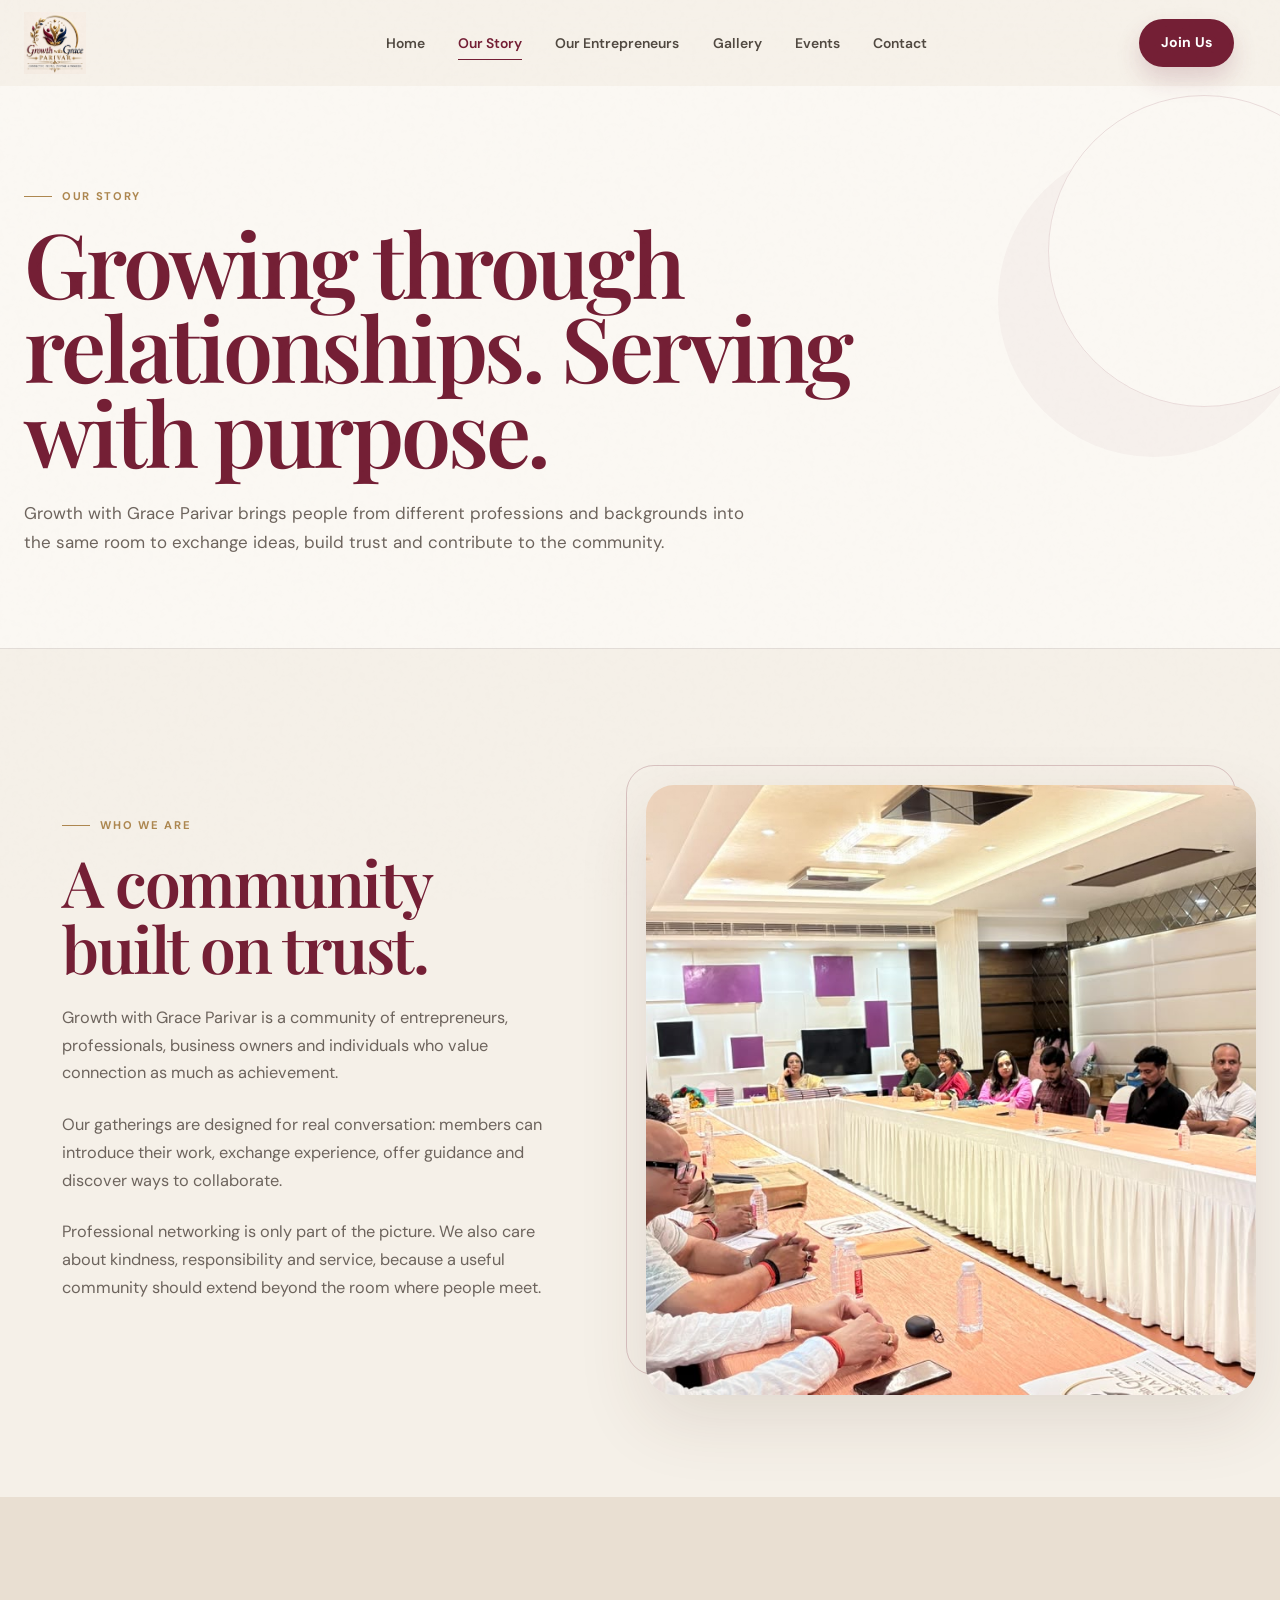
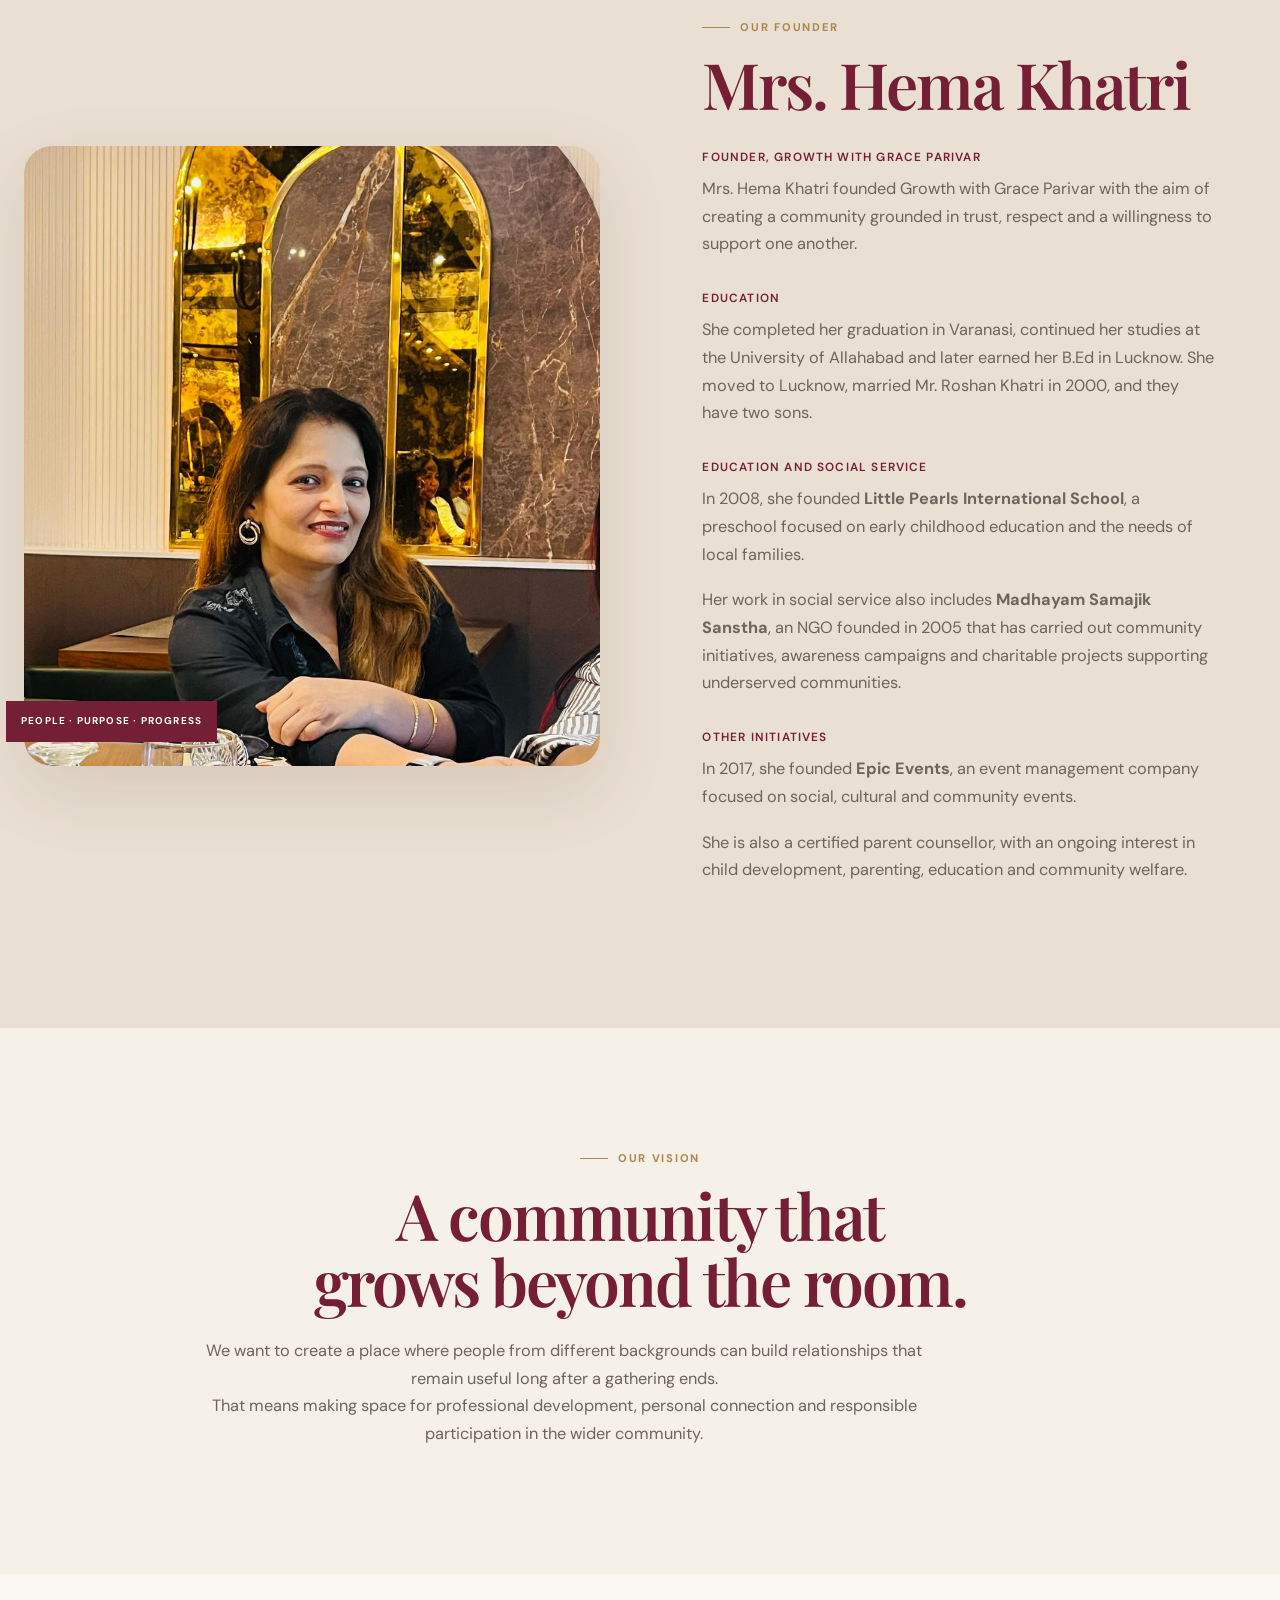
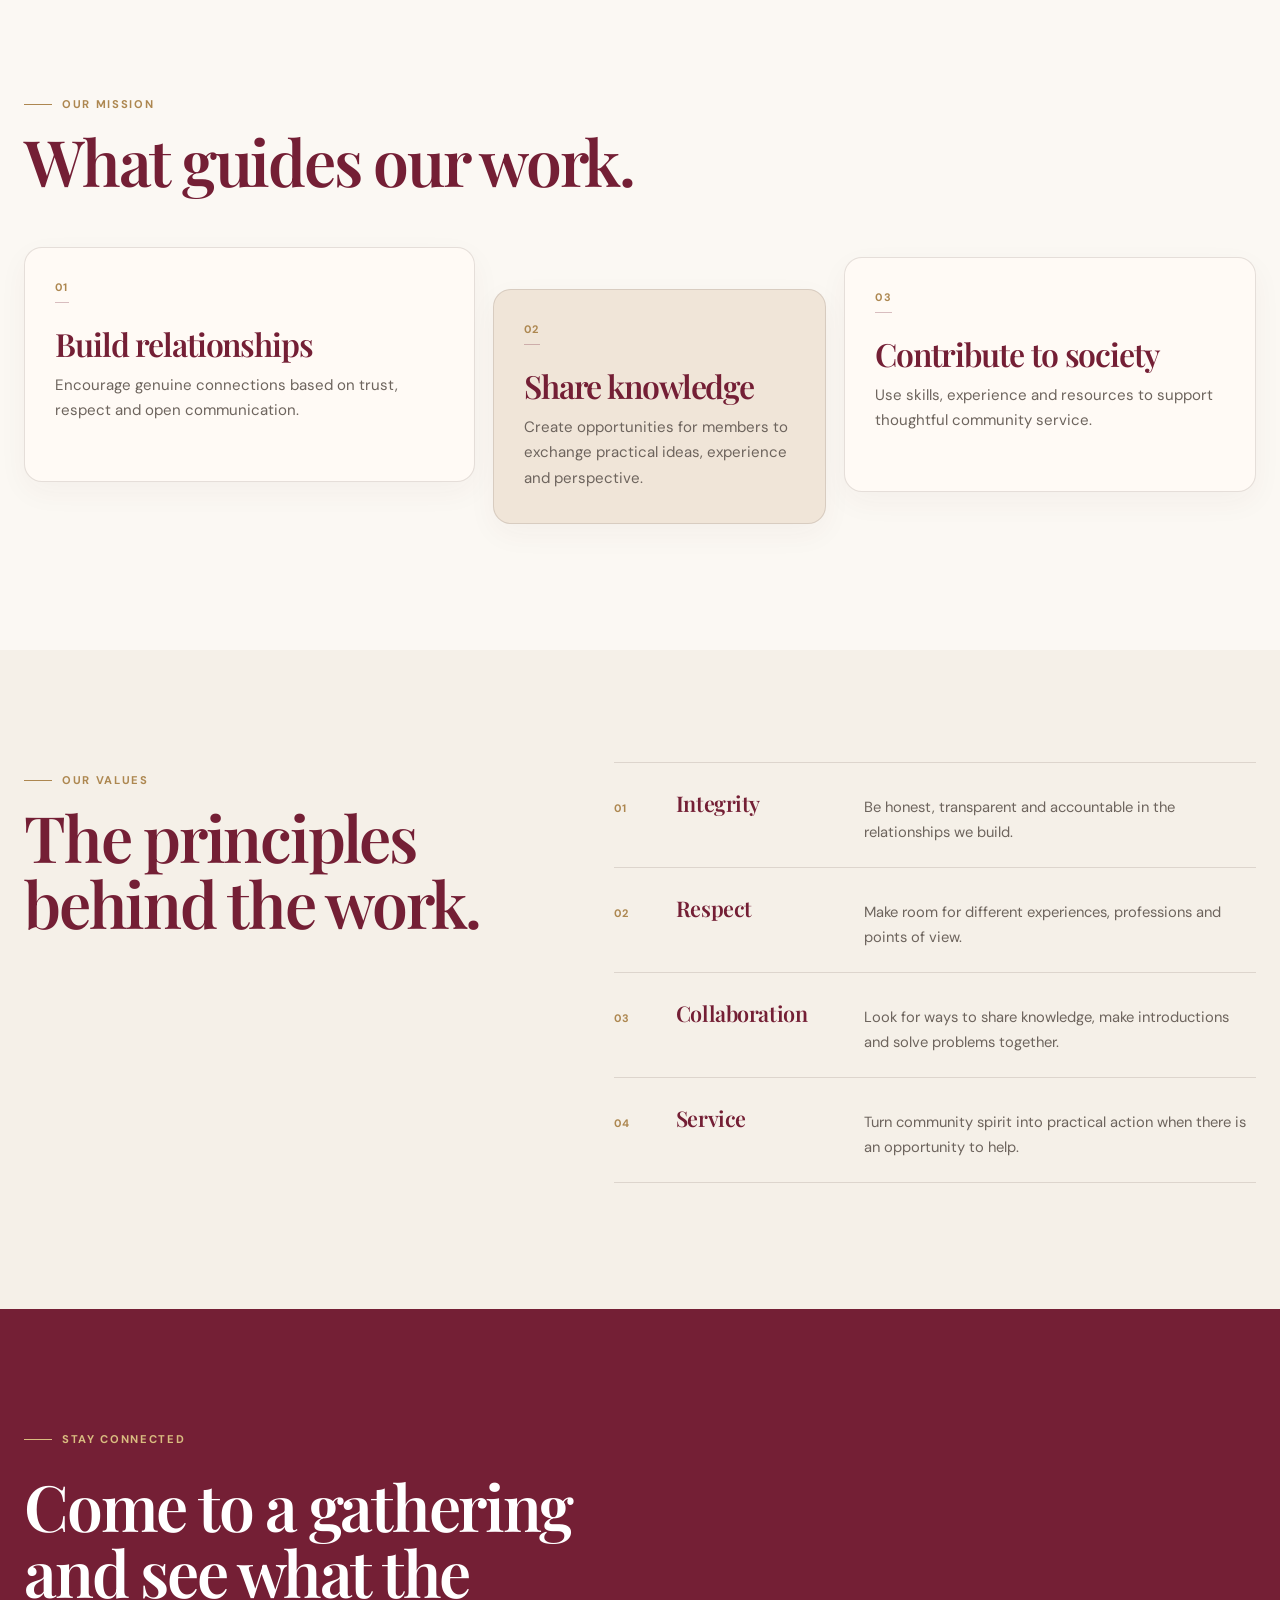
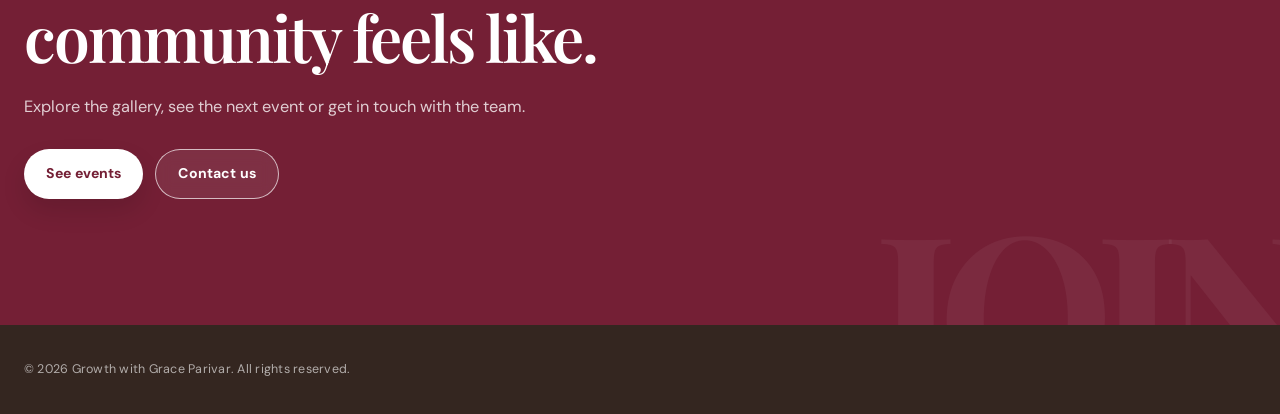
==== commit 43604e4a: "Add files via upload" ====
--- a/about.html
+++ b/about.html
@@ -16,7 +16,7 @@
 <body>
 <header><div class="container navbar">
   <a href="index.html" class="logo" aria-label="Growth with Grace home"><img src="images/logo.png" alt="Growth with Grace logo"></a>
-  <nav aria-label="Primary navigation"><ul><li><a href="index.html">Home</a></li><li><a href="about.html">Our Story</a></li><li><a href="gallery.html">Gallery</a></li><li><a href="events.html">Events</a></li><li><a href="contact.html">Contact</a></li></ul></nav>
+  <nav aria-label="Primary navigation"><ul><li><a href="index.html">Home</a></li><li><a href="about.html">Our Story</a></li><li><a href="entrepreneurs.html">Our Entrepreneurs</a></li><li><a href="gallery.html">Gallery</a></li><li><a href="events.html">Events</a></li><li><a href="contact.html">Contact</a></li></ul></nav>
   <button class="menu-toggle" type="button" aria-label="Open navigation" aria-expanded="false"><span></span><span></span><span></span></button>
   <a href="register.html" class="join-btn">Join Us</a>
 </div></header>
--- a/style.css
+++ b/style.css
@@ -140,6 +140,83 @@
 .principles-list span { color: var(--gold); font-size: .68rem; letter-spacing: .1em; font-weight: 700; }
 .principles-list h3 { color: var(--wine); font-size: 1.35rem; letter-spacing: -.02em; }
 .principles-list p { font-size: .92rem; }
+
+
+
+/* Entrepreneurs directory */
+.entrepreneurs-header { background: var(--sand); }
+.entrepreneurs-header::after { right: -120px; top: 110px; width: 390px; height: 390px; border-color: rgba(116,31,53,.16); }
+.entrepreneur-intro-grid { display: grid; grid-template-columns: minmax(0, .9fr) minmax(0, 1.1fr); gap: clamp(48px, 9vw, 150px); align-items: end; }
+.entrepreneur-intro-grid > :last-child { padding-bottom: 8px; }
+.entrepreneur-tools { display: flex; align-items: end; justify-content: space-between; gap: 24px; margin-top: 64px; padding-bottom: 18px; border-bottom: 1px solid var(--line); }
+.entrepreneur-search { width: min(520px, 100%); display: flex; align-items: center; gap: 12px; border-bottom: 1px solid rgba(116,31,53,.35); padding: 8px 0 12px; }
+.entrepreneur-search svg { width: 19px; height: 19px; flex: 0 0 auto; stroke: var(--wine); stroke-width: 1.6; fill: none; }
+.entrepreneur-search input { width: 100%; border: 0; outline: 0; background: transparent; color: var(--ink); font: 500 1rem/1.4 'DM Sans', sans-serif; }
+.entrepreneur-search input::placeholder { color: #8a7d72; }
+.directory-count { color: var(--muted); font-size: .8rem !important; letter-spacing: .05em; white-space: nowrap; }
+.directory-count strong { color: var(--wine); font-variant-numeric: tabular-nums; }
+.entrepreneurs-grid { margin-top: 48px; display: grid; grid-template-columns: repeat(12, minmax(0, 1fr)); gap: 18px; align-items: start; }
+.entrepreneur-card { grid-column: span 4; background: #fffaf5; border: 1px solid var(--line); border-radius: 18px; overflow: clip; box-shadow: 0 12px 35px rgba(83,52,36,.055); transition: transform .35s cubic-bezier(.2,.8,.2,1), box-shadow .35s ease, border-color .35s ease; }
+.entrepreneur-card:nth-child(4n+2) { transform: translateY(34px); }
+.entrepreneur-card:nth-child(4n+3) { margin-top: 8px; }
+.entrepreneur-card:nth-child(4n) { margin-top: 58px; }
+.entrepreneur-card:hover { transform: translateY(-8px); box-shadow: var(--shadow); border-color: rgba(116,31,53,.22); }
+.entrepreneur-card:nth-child(4n+2):hover { transform: translateY(26px); }
+.entrepreneur-card-featured { grid-column: span 6; }
+.entrepreneur-card-featured:nth-child(2) { transform: translateY(0); }
+.entrepreneur-card-featured:nth-child(2):hover { transform: translateY(-8px); }
+.entrepreneur-poster { position: relative; aspect-ratio: 4 / 5; overflow: hidden; background: var(--sand); }
+.entrepreneur-card-featured .entrepreneur-poster { aspect-ratio: 5 / 4; }
+.entrepreneur-poster::after { content: ''; position: absolute; inset: 0; background: linear-gradient(180deg, transparent 55%, rgba(38,25,20,.26)); pointer-events: none; }
+.entrepreneur-poster img { width: 100%; height: 100%; object-fit: cover; transition: transform .65s cubic-bezier(.2,.8,.2,1), filter .5s ease; }
+.entrepreneur-card:hover .entrepreneur-poster img { transform: scale(1.035); filter: saturate(.92); }
+.entrepreneur-number { position: absolute; z-index: 1; top: 14px; left: 14px; width: 36px; height: 36px; display: grid; place-items: center; border-radius: 50%; background: rgba(251,248,243,.88); color: var(--wine); font-size: .68rem; font-weight: 700; font-variant-numeric: tabular-nums; backdrop-filter: blur(10px); }
+.featured-mark { position: absolute; z-index: 1; right: 14px; top: 14px; padding: 7px 10px; background: var(--wine); color: #fff; font-size: .62rem; letter-spacing: .12em; text-transform: uppercase; font-weight: 700; }
+.entrepreneur-card-body { padding: 25px 25px 27px; }
+.entrepreneur-role { color: var(--gold) !important; font-size: .67rem !important; line-height: 1.3; letter-spacing: .12em; text-transform: uppercase; font-weight: 700; margin-bottom: 9px; }
+.entrepreneur-card h3 { color: var(--wine); font-size: clamp(1.65rem, 2.4vw, 2.15rem); line-height: 1; margin-bottom: 12px; }
+.entrepreneur-summary { font-size: .91rem !important; line-height: 1.65; }
+.entrepreneur-details { margin-top: 20px; border-top: 1px solid var(--line); }
+.entrepreneur-details summary { list-style: none; cursor: pointer; padding: 14px 0 2px; display: flex; justify-content: space-between; align-items: center; color: var(--wine); font-size: .76rem; letter-spacing: .08em; text-transform: uppercase; font-weight: 700; }
+.entrepreneur-details summary::-webkit-details-marker { display: none; }
+.entrepreneur-details summary span { font-size: 1.1rem; font-weight: 400; transition: transform .25s ease; }
+.entrepreneur-details[open] summary span { transform: rotate(45deg); }
+.entrepreneur-details > div { padding: 10px 0 3px; }
+.entrepreneur-details p { font-size: .88rem !important; margin-bottom: 15px; }
+.entrepreneur-details strong { color: var(--ink); font-weight: 700; }
+.entrepreneur-empty { grid-column: 1 / -1; padding: 70px 20px; text-align: center; border-top: 1px solid var(--line); border-bottom: 1px solid var(--line); }
+.entrepreneur-empty p { margin: 0 auto 12px; }
+.text-button { border: 0; background: transparent; color: var(--wine); font: 700 .78rem/1.2 'DM Sans', sans-serif; text-transform: uppercase; letter-spacing: .08em; cursor: pointer; padding: 8px; }
+.text-button:hover { text-decoration: underline; text-underline-offset: 4px; }
+.entrepreneur-card.is-hidden { display: none; }
+.entrepreneur-close { background: var(--wine); color: #fff; }
+.entrepreneur-close-inner { max-width: 900px; }
+.entrepreneur-close h2 { color: #fff; max-width: 720px; }
+.entrepreneur-close p:not(.section-tag) { color: rgba(255,255,255,.74); }
+.entrepreneur-close .primary-btn { margin-top: 25px; background: #fff; color: var(--wine); box-shadow: none; }
+.entrepreneur-close .primary-btn:hover { background: #f3e7d9; }
+.sr-only { position: absolute !important; width: 1px !important; height: 1px !important; padding: 0 !important; margin: -1px !important; overflow: hidden !important; clip: rect(0, 0, 0, 0) !important; white-space: nowrap !important; border: 0 !important; }
+
+@media (max-width: 960px) {
+  .entrepreneur-intro-grid { grid-template-columns: 1fr; gap: 18px; }
+  .entrepreneur-tools { margin-top: 48px; }
+  .entrepreneur-card { grid-column: span 6; }
+  .entrepreneur-card-featured { grid-column: span 12; }
+  .entrepreneur-card:nth-child(4n+2), .entrepreneur-card:nth-child(4n+3), .entrepreneur-card:nth-child(4n) { margin-top: 0; transform: none; }
+  .entrepreneur-card:hover, .entrepreneur-card:nth-child(4n+2):hover, .entrepreneur-card-featured:nth-child(2):hover { transform: translateY(-7px); }
+}
+
+@media (max-width: 700px) {
+  .entrepreneur-tools { align-items: stretch; flex-direction: column; gap: 14px; margin-top: 38px; }
+  .entrepreneur-search { width: 100%; }
+  .directory-count { align-self: flex-start; }
+  .entrepreneurs-grid { grid-template-columns: 1fr; gap: 16px; margin-top: 32px; }
+  .entrepreneur-card, .entrepreneur-card-featured { grid-column: 1; }
+  .entrepreneur-card-featured .entrepreneur-poster, .entrepreneur-poster { aspect-ratio: 4 / 5; }
+  .entrepreneur-card-body { padding: 22px 21px 24px; }
+  .entrepreneur-card h3 { font-size: 1.9rem; }
+  .entrepreneur-card:nth-child(4n+2), .entrepreneur-card:nth-child(4n+3), .entrepreneur-card:nth-child(4n) { margin-top: 0; }
+}
 
 /* Events */
 .event-card { max-width: 920px; padding: 34px; margin: 34px 0 0 auto; background: #fffaf5; border: 1px solid var(--line); border-radius: var(--radius-lg); box-shadow: var(--shadow-soft); display: grid; grid-template-columns: repeat(3, 1fr); gap: 1px; overflow: hidden; }
